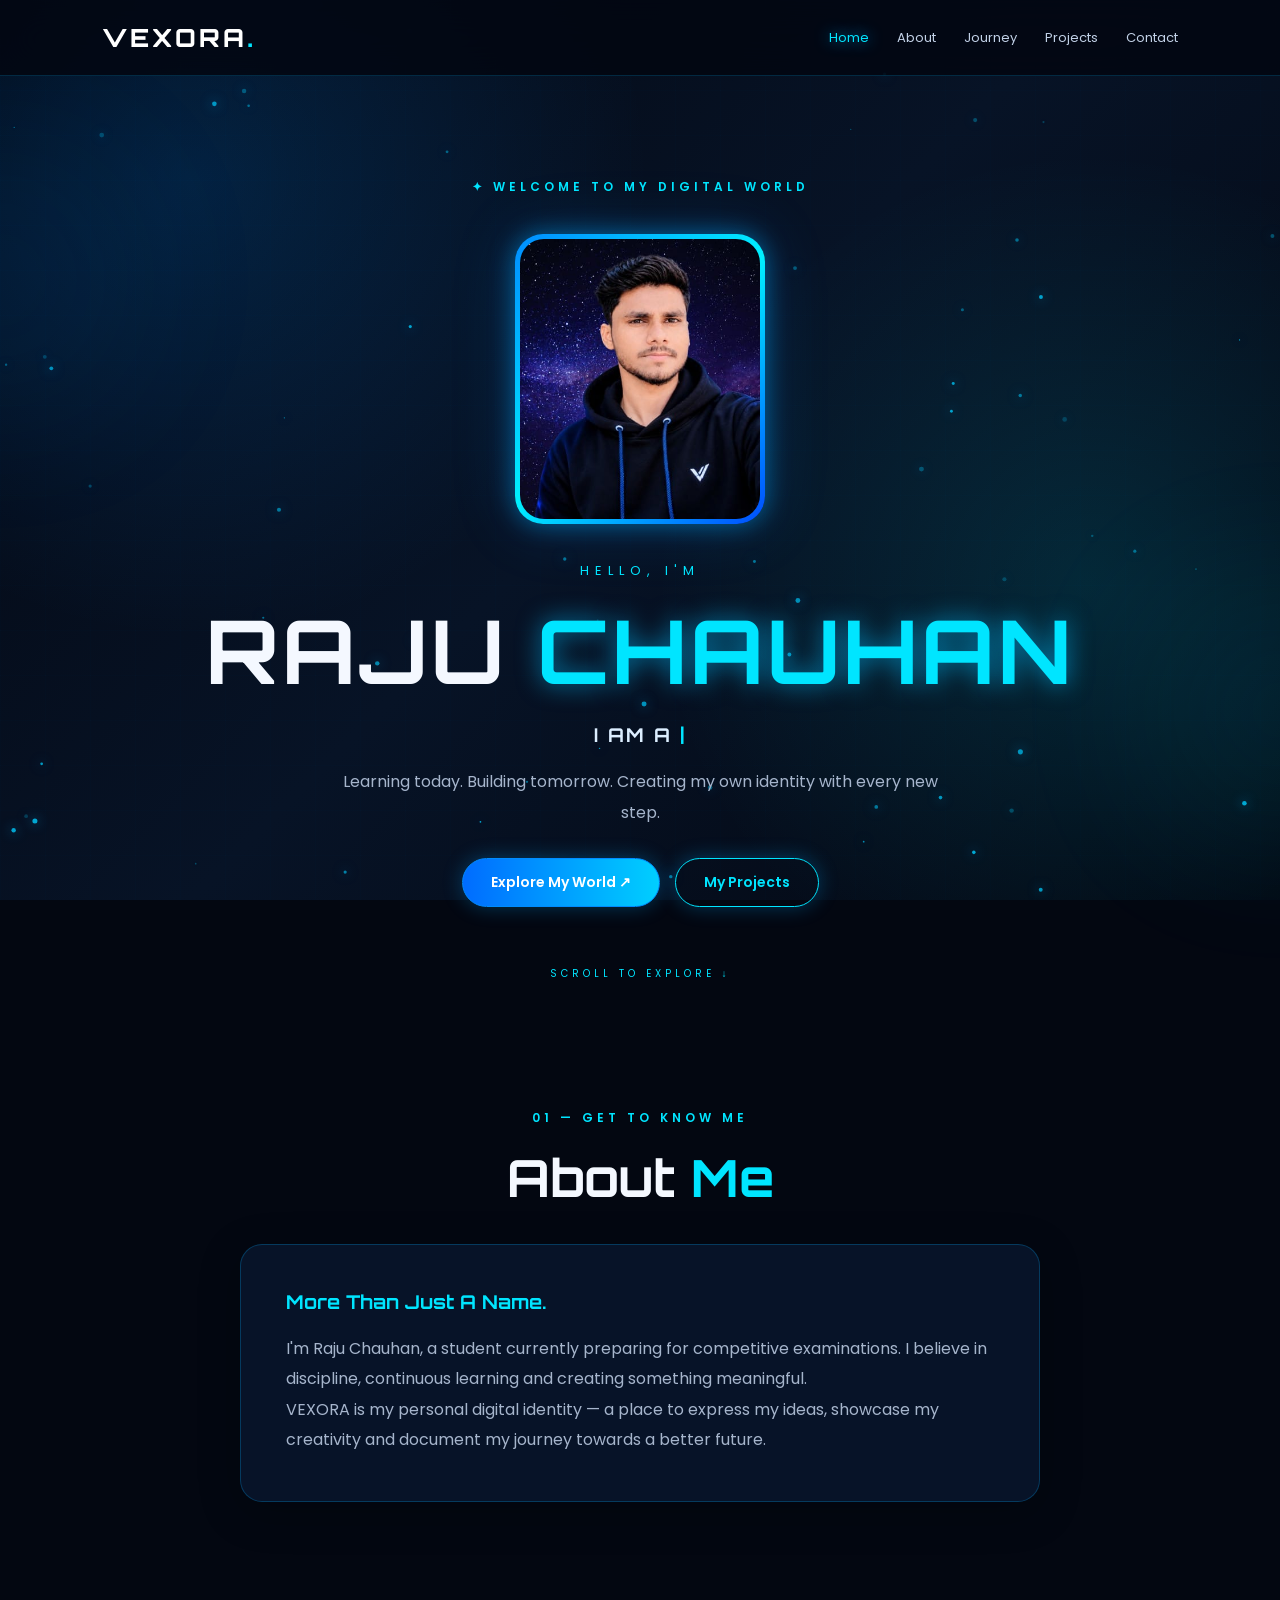
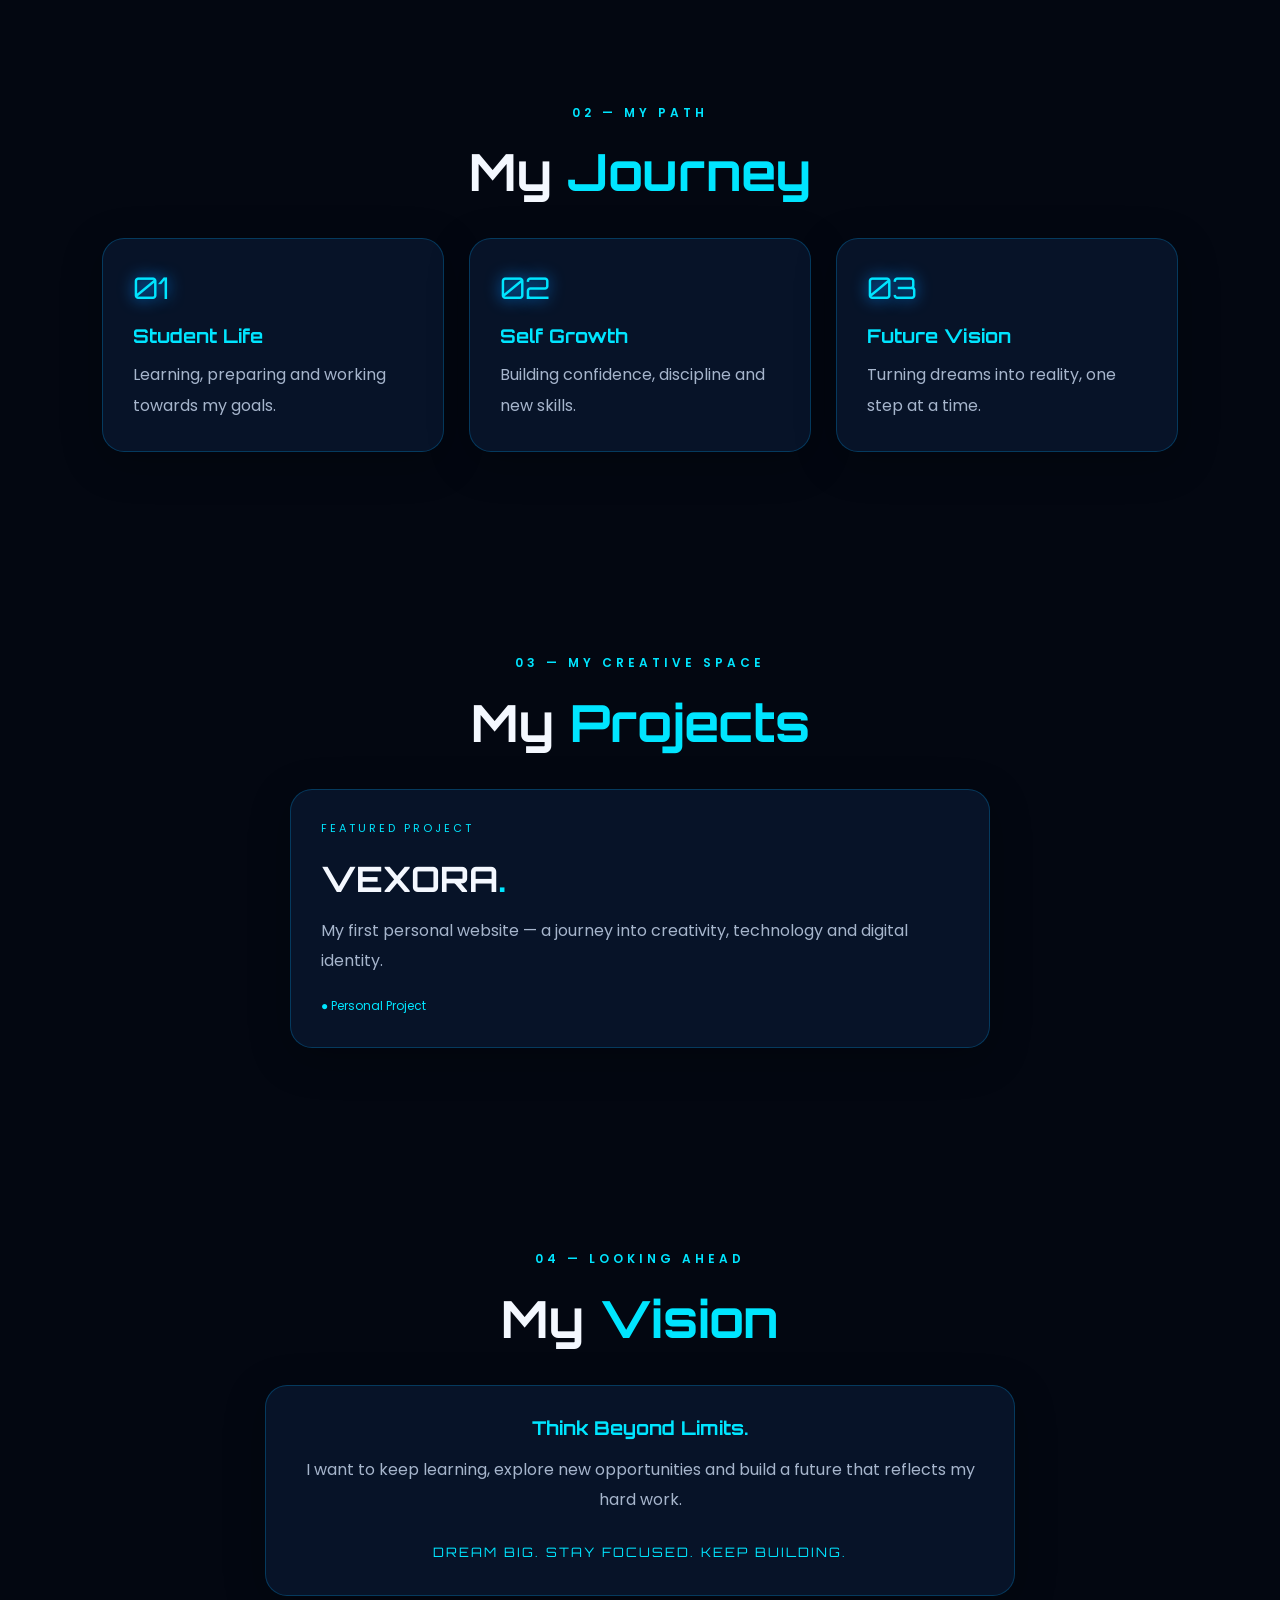
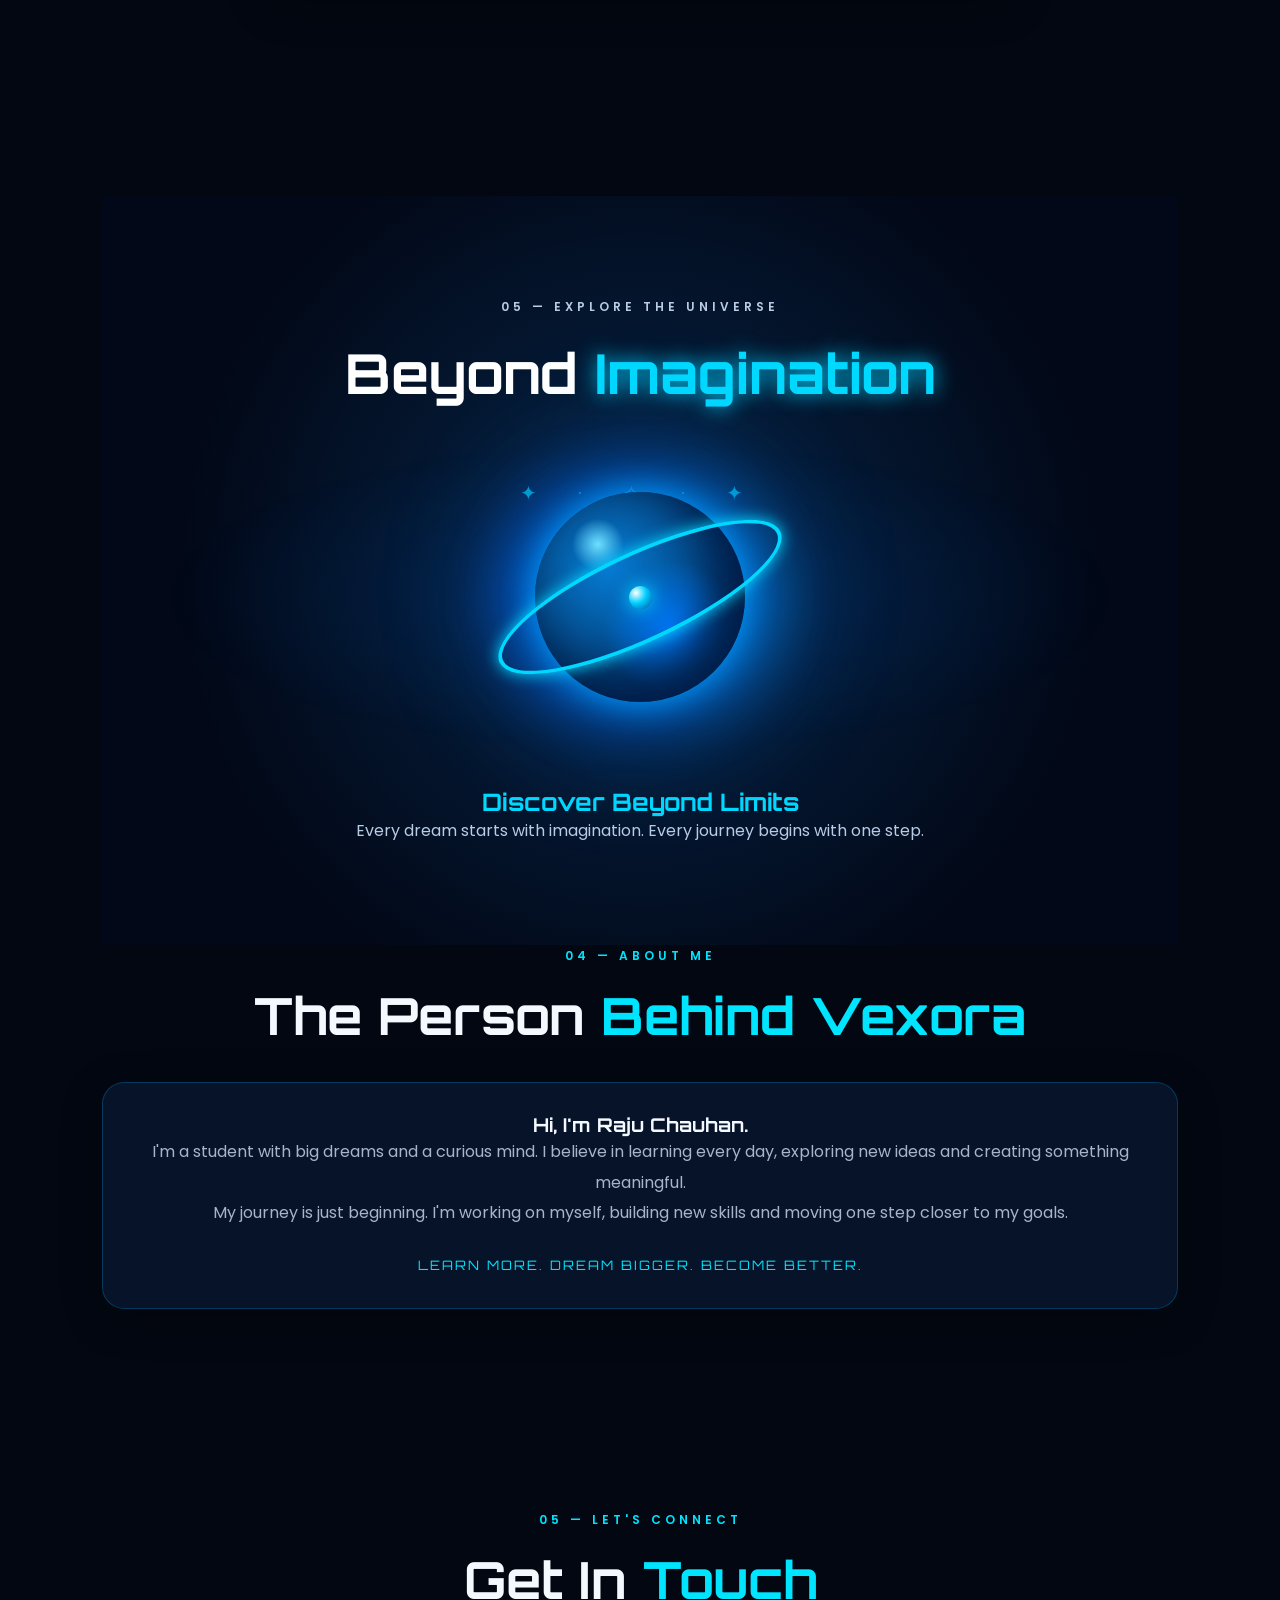
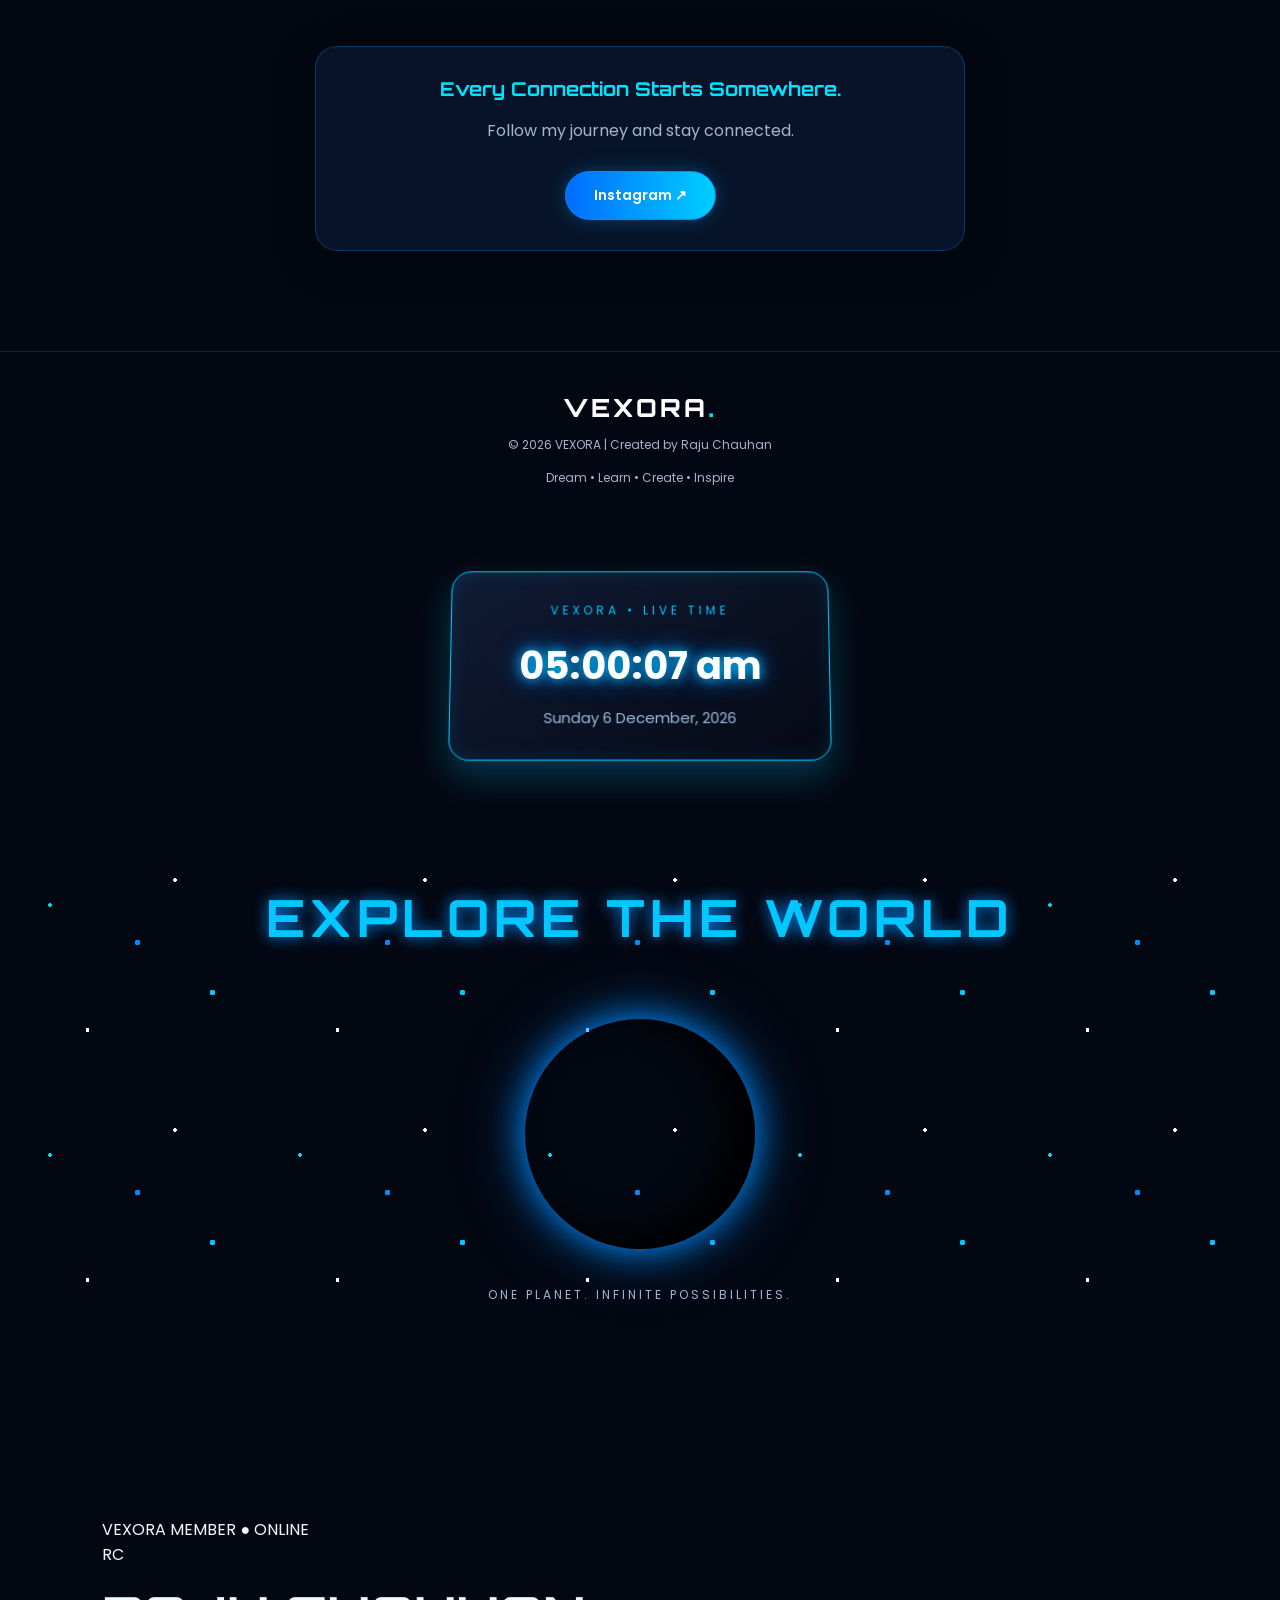
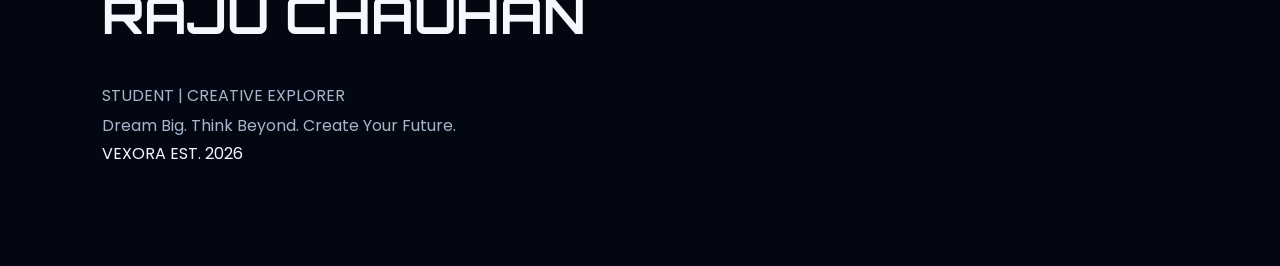
==== index.html @ abebd2cf "Update index.html" ====
<!DOCTYPE html>
<html lang="en">
<head>
  <meta charset="UTF-8">
  <meta name="viewport" content="width=device-width, initial-scale=1.0">
  <meta name="description" content="Raju Chauhan | Student, Dreamer and Creator. Welcome to VEXORA.">
  <title>VEXORA | Raju Chauhan</title>
  <link rel="stylesheet" href="style.css">
</head>
<body>

  <div class="glow glow-one"></div>
  <div class="glow glow-two"></div>

  <header>
    <nav class="navbar">
      <a href="#home" class="logo">VEXORA<span>.</span></a>
      <div class="nav-links">
        <a href="#home">Home</a>
        <a href="#about">About</a>
        <a href="#journey">Journey</a>
        <a href="#projects">Projects</a>
        <a href="#contact">Contact</a>
      </div>
    </nav>
  </header>

  <main>

    <section id="home" class="hero">
      <div class="hero-content">
        <p class="tagline">✦ WELCOME TO MY DIGITAL WORLD</p>

        <div class="photo-frame">
          <img src="raju.jpg.jpeg" alt="Raju Chauhan" class="profile-photo">
        </div>

        <p class="intro">HELLO, I'M</p>
        <h1>RAJU <span>CHAUHAN</span></h1>

        <h3 class="typing-line">
  I AM A <span id="typing-text">STUDENT</span><span class="typing-cursor">|</span>
</h3>

        <p class="hero-text">
          Learning today. Building tomorrow.
          Creating my own identity with every new step.
        </p>

        <div class="hero-buttons">
          <a href="#about" class="btn">Explore My World ↗</a>
          <a href="#projects" class="btn btn-outline">My Projects</a>
        </div>
      </div>

      <div class="scroll-text">SCROLL TO EXPLORE ↓</div>
    </section>

    <section id="about">
      <p class="tagline">01 — GET TO KNOW ME</p>
      <h2>About <span>Me</span></h2>

      <div class="card about-card">
        <h3>More Than Just A Name.</h3>
        <p>
          I'm Raju Chauhan, a student currently preparing for
          competitive examinations. I believe in discipline,
          continuous learning and creating something meaningful.
        </p>
        <p>
          VEXORA is my personal digital identity — a place to
          express my ideas, showcase my creativity and document
          my journey towards a better future.
        </p>
      </div>
    </section>

    <section id="journey">
      <p class="tagline">02 — MY PATH</p>
      <h2>My <span>Journey</span></h2>

      <div class="grid">
        <div class="card">
          <div class="card-number">01</div>
          <h3>Student Life</h3>
          <p>Learning, preparing and working towards my goals.</p>
        </div>

        <div class="card">
          <div class="card-number">02</div>
          <h3>Self Growth</h3>
          <p>Building confidence, discipline and new skills.</p>
        </div>

        <div class="card">
          <div class="card-number">03</div>
          <h3>Future Vision</h3>
          <p>Turning dreams into reality, one step at a time.</p>
        </div>
      </div>
    </section>

    <section id="projects">
      <p class="tagline">03 — MY CREATIVE SPACE</p>
      <h2>My <span>Projects</span></h2>

      <div class="card project-card">
        <div class="project-label">FEATURED PROJECT</div>
        <h3>VEXORA<span>.</span></h3>
        <p>
          My first personal website — a journey into creativity,
          technology and digital identity.
        </p>
        <span class="project-status">● Personal Project</span>
      </div>
    </section>

    <section id="vision">
      <p class="tagline">04 — LOOKING AHEAD</p>
      <h2>My <span>Vision</span></h2>

      <div class="card vision-card">
        <h3>Think Beyond Limits.</h3>
        <p>
          I want to keep learning, explore new opportunities
          and build a future that reflects my hard work.
        </p>
        <p class="vision-highlight">
          DREAM BIG. STAY FOCUSED. KEEP BUILDING.
        </p>
      </div>
    </section>
    <section id="about">
      <!-- VEXORA 3D PLANET -->
<section class="planet-section">
  <p class="tagline">05 — EXPLORE THE UNIVERSE</p>

  <h2>Beyond <span>Imagination</span></h2>

  <div class="planet-container">
    <div class="planet">
      <div class="planet-ring"></div>
      <div class="planet-glow"></div>
    </div>
  </div>

  <h3>Discover Beyond Limits</h3>
  <p>
    Every dream starts with imagination.
    Every journey begins with one step.
  </p>
</section>
      <p class="tagline">04 — ABOUT ME</p>
      <h2>The Person <span>Behind Vexora</span></h2>

      <div class="card">
        <h3>Hi, I'm Raju Chauhan.</h3>
        <p>
          I'm a student with big dreams and a curious mind.
          I believe in learning every day, exploring new ideas
          and creating something meaningful.
        </p>
        <p>
          My journey is just beginning. I'm working on myself,
          building new skills and moving one step closer to my goals.
        </p>
        <p class="vision-highlight">
          LEARN MORE. DREAM BIGGER. BECOME BETTER.
        </p>
      </div>
    </section>
    <section id="contact">
      <p class="tagline">05 — LET'S CONNECT</p>
      <h2>Get In <span>Touch</span></h2>

      <div class="card contact-card">
        <h3>Every Connection Starts Somewhere.</h3>
        <p>Follow my journey and stay connected.</p>
        <a class="btn" href="https://www.instagram.com/"
           target="_blank" rel="noopener noreferrer">
          Instagram ↗
        </a>
      </div>
    </section>

  </main>

  <footer>
    <a href="#home" class="logo">VEXORA<span>.</span></a>
    <p>© 2026 VEXORA | Created by Raju Chauhan</p>
    <p>Dream • Learn • Create • Inspire</p>
  </footer>

 
  <div class="clock-3d">
  <div class="clock-label">VEXORA • LIVE TIME</div>
  <div id="digital-time">00:00:00</div>
  <div id="digital-date">Loading date...</div>
</div>
  <script src="script.js"></script>
  <div class="earth-section">
  <h2>EXPLORE THE WORLD</h2>
  <div class="earth-container">
    <div class="earth"></div>
  </div>
  <p>ONE PLANET. INFINITE POSSIBILITIES.</p>
</div>
  <section class="profile-section">
  <div class="holo-card" id="holoCard">

    <div class="holo-glow"></div>

    <div class="profile-top">
      <span>VEXORA MEMBER</span>
      <span class="profile-status">● ONLINE</span>
    </div>

    <div class="profile-avatar">RC</div>

    <h2>RAJU CHAUHAN</h2>
    <p class="profile-role">STUDENT | CREATIVE EXPLORER</p>

    <div class="profile-line"></div>

    <p class="profile-quote">
      Dream Big. Think Beyond. Create Your Future.
    </p>

    <div class="profile-bottom">
      <span>VEXORA</span>
      <span>EST. 2026</span>
    </div>

  </div>
</section>
</body>
</html>
---- style.css ----
@import url('https://fonts.googleapis.com/css2?family=Orbitron:wght@400;500;600;700;800&family=Poppins:wght@300;400;500;600;700&display=swap');

:root {
  --bg: #030711;
  --blue: #008cff;
  --cyan: #00e5ff;
  --text: #f4f8ff;
  --muted: #a6b5cc;
  --card: rgba(10, 24, 48, .78);
}

* {
  margin: 0;
  padding: 0;
  box-sizing: border-box;
  scroll-behavior: smooth;
}

body {
  background: var(--bg);
  color: var(--text);
  font-family: 'Poppins', sans-serif;
  overflow-x: hidden;
}

body::before {
  content: "";
  position: fixed;
  inset: 0;
  z-index: -2;
  pointer-events: none;
  background:
    radial-gradient(circle at 15% 20%, rgba(0,140,255,.18), transparent 35%),
    radial-gradient(circle at 85% 65%, rgba(0,229,255,.13), transparent 35%),
    linear-gradient(135deg, #030711, #071326, #030711);
}

body::after {
  content: "";
  position: fixed;
  inset: 0;
  z-index: -1;
  pointer-events: none;
  opacity: .12;
  background-image: linear-gradient(rgba(0,180,255,.12) 1px, transparent 1px),
                    linear-gradient(90deg, rgba(0,180,255,.12) 1px, transparent 1px);
  background-size: 45px 45px;
}

a {
  text-decoration: none;
  color: inherit;
}

header {
  position: sticky;
  top: 0;
  z-index: 100;
  background: rgba(3,7,17,.85);
  backdrop-filter: blur(18px);
  border-bottom: 1px solid rgba(0,180,255,.2);
}

.navbar {
  min-height: 75px;
  padding: 15px 8%;
  display: flex;
  justify-content: space-between;
  align-items: center;
  gap: 20px;
}

.logo {
  font-family: 'Orbitron', sans-serif;
  font-size: 25px;
  font-weight: 800;
  letter-spacing: 3px;
  color: white;
}

.logo span,
h2 span,
.project-card h3 span {
  color: var(--cyan);
}

.nav-links {
  display: flex;
  gap: 28px;
  flex-wrap: wrap;
}

.nav-links a {
  font-size: 13px;
  color: #c2d1e7;
  transition: .3s;
}

.nav-links a:hover {
  color: var(--cyan);
  text-shadow: 0 0 15px var(--cyan);
}

section {
  padding: 100px 8%;
  position: relative;
  scroll-margin-top: 75px;
}

h1, h2, h3 {
  font-family: 'Orbitron', sans-serif;
}

h1 {
  font-size: clamp(2.4rem, 7vw, 5.5rem);
  letter-spacing: 3px;
  margin: 12px 0;
}

h1 span {
  color: var(--cyan);
  text-shadow: 0 0 25px rgba(0,190,255,.65);
}

h2 {
  font-size: clamp(2rem, 4vw, 3.2rem);
  margin: 15px 0 35px;
}

h3 {
  font-size: 19px;
}

p {
  color: var(--muted);
  line-height: 1.9;
}

.hero {
  min-height: 90vh;
  display: flex;
  align-items: center;
  justify-content: center;
  text-align: center;
  overflow: hidden;
}

.hero-content {
  max-width: 900px;
  animation: fadeUp 1s ease both;
}

.tagline {
  color: var(--cyan);
  letter-spacing: 4px;
  font-size: 12px;
  font-weight: 600;
}

.photo-frame {
  width: 250px;
  height: 290px;
  margin: 35px auto;
  padding: 5px;
  border-radius: 28px;
  background: linear-gradient(135deg, #008cff, #00f0ff, #004cff);
  box-shadow: 0 0 25px rgba(0,170,255,.5),
              0 0 65px rgba(0,150,255,.2);
  animation: float 4s ease-in-out infinite;
}

.profile-photo {
  width: 100%;
  height: 100%;
  object-fit: cover;
  border-radius: 24px;
  display: block;
}

.intro {
  color: var(--cyan);
  letter-spacing: 6px;
  font-size: 13px;
}

.hero h3 {
  color: #dceeff;
  letter-spacing: 2px;
  margin: 18px 0;
}

.hero h3 span {
  color: var(--cyan);
}

.hero-text {
  max-width: 600px;
  margin: 20px auto 30px;
}

.hero-buttons {
  display: flex;
  justify-content: center;
  gap: 15px;
  flex-wrap: wrap;
}

.btn {
  display: inline-block;
  padding: 13px 28px;
  border-radius: 30px;
  border: 1px solid var(--blue);
  background: linear-gradient(90deg, #006cff, #00cfff);
  color: white;
  font-size: 14px;
  font-weight: 600;
  box-shadow: 0 0 20px rgba(0,170,255,.3);
  transition: .3s;
}

.btn:hover {
  transform: translateY(-5px);
  box-shadow: 0 0 30px rgba(0,210,255,.65);
}

.btn-outline {
  background: transparent;
  border-color: var(--cyan);
  color: var(--cyan);
}

.scroll-text {
  position: absolute;
  bottom: 25px;
  color: var(--cyan);
  font-size: 10px;
  letter-spacing: 4px;
}

#about, #journey, #projects, #vision, #contact {
  text-align: center;
}

.card {
  background: var(--card);
  border: 1px solid rgba(0,170,255,.25);
  border-radius: 22px;
  padding: 30px;
  backdrop-filter: blur(15px);
  box-shadow: 0 10px 40px rgba(0,0,0,.25);
  transition: .4s ease;
}

.card:hover {
  transform: translateY(-8px);
  border-color: var(--cyan);
  box-shadow: 0 0 30px rgba(0,170,255,.22);
}

.about-card {
  max-width: 800px;
  margin: auto;
  padding: 45px;
  text-align: left;
}

.about-card h3 {
  color: var(--cyan);
  margin-bottom: 20px;
}

.grid {
  display: grid;
  grid-template-columns: repeat(3, 1fr);
  gap: 25px;
  margin-top: 30px;
}

.grid .card {
  text-align: left;
  min-height: 190px;
}

.grid .card h3 {
  color: var(--cyan);
  margin: 18px 0 12px;
}

.card-number {
  color: var(--cyan);
  font-family: 'Orbitron', sans-serif;
  font-size: 30px;
  text-shadow: 0 0 15px var(--blue);
}

.project-card {
  max-width: 700px;
  margin: auto;
  text-align: left;
}

.project-label {
  color: var(--cyan);
  font-size: 11px;
  letter-spacing: 3px;
  margin-bottom: 20px;
}

.project-card h3 {
  font-size: 35px;
  margin-bottom: 15px;
}

.project-status {
  display: inline-block;
  color: var(--cyan);
  font-size: 12px;
  margin-top: 20px;
}

.vision-card {
  max-width: 750px;
  margin: auto;
}

.vision-card h3 {
  color: var(--cyan);
  margin-bottom: 15px;
}

.vision-highlight {
  color: var(--cyan);
  font-family: 'Orbitron', sans-serif;
  font-size: 13px;
  letter-spacing: 2px;
  margin-top: 25px;
}

.contact-card {
  max-width: 650px;
  margin: auto;
}

.contact-card h3 {
  color: var(--cyan);
  margin-bottom: 15px;
}

.contact-card .btn {
  margin-top: 25px;
}

footer {
  padding: 40px 8%;
  text-align: center;
  border-top: 1px solid rgba(0,170,255,.2);
}

footer p {
  font-size: 12px;
  margin-top: 10px;
}

.glow {
  position: fixed;
  width: 200px;
  height: 200px;
  border-radius: 50%;
  filter: blur(100px);
  opacity: .13;
  pointer-events: none;
  z-index: -1;
}

.glow-one {
  background: #008cff;
  top: 20%;
  left: -100px;
}

.glow-two {
  background: #00e5ff;
  bottom: 10%;
  right: -100px;
}

@keyframes fadeUp {
  from { opacity: 0; transform: translateY(30px); }
  to { opacity: 1; transform: translateY(0); }
}

@keyframes float {
  0%, 100% { transform: translateY(0); }
  50% { transform: translateY(-10px); }
}

@media (max-width: 768px) {
  .navbar {
    flex-direction: column;
    padding: 18px 5%;
  }

  .nav-links {
    justify-content: center;
    gap: 15px;
  }

  .nav-links a {
    font-size: 11px;
  }

  section {
    padding: 75px 6%;
  }

  .grid {
    grid-template-columns: 1fr;
  }

  .hero {
    min-height: 90vh;
    padding: 70px 5%;
  }

  .photo-frame {
    width: 205px;
    height: 245px;
  }

  .about-card {
    padding: 28px;
  }

  .hero h3 {
    font-size: 14px;
  }
}

@media (prefers-reduced-motion: reduce) {
  *, *::before, *::after {
    scroll-behavior: auto !important;
    animation-duration: .01ms !important;
    transition-duration: .01ms !important;
  }
}

/* VEXORA - FINAL INTERACTION STYLES */

section {
  opacity: 0;
  transform: translateY(25px);
  transition: opacity .8s ease, transform .8s ease;
}

section.visible {
  opacity: 1;
  transform: translateY(0);
}

.nav-links a.active {
  color: #00e5ff;
  text-shadow: 0 0 15px #00aaff;
}

html {
  scroll-behavior: smooth;
}

::selection {
  background: #00aaff;
  color: white;
}
/* VEXORA 3D PLANET */

.planet-section {
  text-align: center;
  padding: 100px 20px;
  overflow: hidden;
  background: radial-gradient(circle, #06264a, #020817 70%);
  position: relative;
}

.planet-section h2 {
  font-size: clamp(32px, 5vw, 55px);
  color: white;
  margin: 20px 0;
}

.planet-section h2 span {
  color: #00d9ff;
  text-shadow: 0 0 20px #00cfff;
}

.planet-container {
  height: 340px;
  display: flex;
  align-items: center;
  justify-content: center;
  perspective: 1000px;
}

.planet {
  width: 210px;
  height: 210px;
  border-radius: 50%;
  position: relative;
  background:
    radial-gradient(circle at 30% 25%, #8af5ff, transparent 12%),
    radial-gradient(circle at 65% 65%, #0077ff, transparent 35%),
    radial-gradient(circle at 35% 35%, #0878c9, #03102d 75%);
  box-shadow:
    inset -25px -20px 45px #000b2a,
    0 0 35px #00aaff,
    0 0 90px #0066ff;
  animation: planetRotate 8s linear infinite,
             planetFloat 4s ease-in-out infinite;
}

.planet-ring {
  position: absolute;
  width: 310px;
  height: 90px;
  border: 4px solid #00d9ff;
  border-radius: 50%;
  top: 60px;
  left: -50px;
  transform: rotate(-25deg);
  box-shadow: 0 0 15px #00d9ff;
}

.planet-glow {
  position: absolute;
  inset: -35px;
  border-radius: 50%;
  background: #008cff;
  filter: blur(65px);
  opacity: 0.25;
  z-index: -1;
}

.planet-section h3 {
  color: #00d9ff;
  font-size: 24px;
  margin-top: 20px;
}

.planet-section p {
  color: #b8cce5;
  line-height: 1.8;
}

@keyframes planetRotate {
  from { filter: hue-rotate(0deg); }
  to { filter: hue-rotate(360deg); }
}

@keyframes planetFloat {
  0%, 100% { transform: translateY(0); }
  50% { transform: translateY(-18px); }
}

@media (max-width: 600px) {
  .planet-container {
    height: 280px;
  }

  .planet {
    width: 165px;
    height: 165px;
  }

  .planet-ring {
    width: 245px;
    left: -40px;
    top: 40px;
  }
}
/* VEXORA GALAXY UPGRADE */

.planet-container {
  position: relative;
  isolation: isolate;
  background:
    radial-gradient(ellipse at center, rgba(0, 110, 255, 0.12), transparent 65%);
}

/* Orbiting Moon */
.planet {
  z-index: 2;
}

.planet::before {
  content: "";
  position: absolute;
  width: 23px;
  height: 23px;
  border-radius: 50%;
  top: 50%;
  left: 50%;
  margin: -11px;
  background: radial-gradient(circle at 30% 30%, #ffffff, #00cfff 45%, #0750a0);
  box-shadow: 0 0 18px #00d9ff;
  animation: moonOrbit 7s linear infinite;
  z-index: 5;
}

@keyframes moonOrbit {
  from {
    transform: rotate(0deg) translateX(135px) rotate(0deg);
  }
  to {
    transform: rotate(360deg) translateX(135px) rotate(-360deg);
  }
}

/* Galaxy Glow */
.planet-container::before {
  content: "";
  position: absolute;
  width: 300px;
  height: 300px;
  border-radius: 50%;
  background: conic-gradient(
    transparent,
    rgba(0, 217, 255, 0.2),
    transparent,
    rgba(0, 100, 255, 0.2),
    transparent
  );
  filter: blur(25px);
  animation: galaxySpin 15s linear infinite;
  z-index: -1;
}

@keyframes galaxySpin {
  to {
    transform: rotate(360deg);
  }
}

/* Twinkling Stars */
.planet-container::after {
  content: "✦       ·       ✧       ·       ✦";
  position: absolute;
  width: 100%;
  text-align: center;
  top: 15%;
  color: #00d9ff;
  font-size: 20px;
  letter-spacing: 18px;
  opacity: 0.7;
  animation: starTwinkle 2s ease-in-out infinite alternate;
  pointer-events: none;
}
/* PLANET 3D MOUSE TILT FIX */

.planet {
  transform: perspective(1000px)
    rotateX(var(--tiltX, 0deg))
    rotateY(var(--tiltY, 0deg));
  transition: transform 0.15s ease-out;
}

@keyframes planetFloat {
  0%, 100% {
    translate: 0 0;
  }
  50% {
    translate: 0 -18px;
  }
}
@keyframes starTwinkle {
  from { opacity: 0.25; }
  to { opacity: 1; }
}
.clock-3d {
  margin: 40px auto;
  padding: 30px 20px;
  max-width: 380px;
  text-align: center;
  background: linear-gradient(145deg, #101b35, #050914);
  border: 1px solid #00c8ff;
  border-radius: 20px;
  box-shadow: 0 15px 35px rgba(0, 195, 255, 0.25),
              inset 0 0 20px rgba(0, 195, 255, 0.12);
  transform: perspective(800px) rotateX(5deg);
}

.clock-label {
  color: #00c8ff;
  letter-spacing: 4px;
  font-size: 12px;
  margin-bottom: 18px;
}

#digital-time {
  color: #ffffff;
  font-size: 38px;
  font-weight: bold;
  text-shadow: 0 0 12px #00c8ff,
               0 0 25px #0077ff;
}

#digital-date {
  color: #9ab8d8;
  margin-top: 12px;
  font-size: 15px;
}
.earth-section {
  text-align: center;
  margin: 70px auto;
  padding: 40px 20px;
  overflow: hidden;
}

.earth-section h2 {
  color: #00c8ff;
  letter-spacing: 5px;
  text-shadow: 0 0 15px #008cff;
}

.earth-container {
  display: flex;
  justify-content: center;
  align-items: center;
  padding: 35px;
  perspective: 1000px;
}

.earth {
  width: 230px;
  height: 230px;
  border-radius: 50%;
  background-image: url("https://raw.githubusercontent.com/turban/webgl-earth/master/images/2_no_clouds_4k.jpg");
  background-size: auto 100%;
  background-repeat: repeat-x;
  box-shadow: inset -25px -10px 35px #000,
              0 0 35px #008cff,
              0 0 70px rgba(0, 140, 255, 0.4);
  animation: rotateEarth 20s linear infinite;
}

@keyframes rotateEarth {
  from {
    background-position: 0 0;
  }
  to {
    background-position: 200% 0;
  }
}

.earth-section p {
  color: #9ab8d8;
  letter-spacing: 3px;
  font-size: 12px;
}
.earth-section {
  position: relative;
  overflow: hidden;
}

.earth-section::before {
  content: "";
  position: absolute;
  inset: 0;
  pointer-events: none;
  background-image:
    radial-gradient(2px 2px at 20% 30%, #00d9ff 90%, transparent),
    radial-gradient(2px 2px at 70% 20%, #ffffff 90%, transparent),
    radial-gradient(3px 3px at 85% 65%, #00c8ff 90%, transparent),
    radial-gradient(2px 2px at 35% 80%, #ffffff 90%, transparent),
    radial-gradient(3px 3px at 55% 45%, #008cff 90%, transparent);
  background-size: 250px 250px;
  animation: spaceStars 12s linear infinite;
}

@keyframes spaceStars {
  from {
    background-position: 0 0;
  }
  to {
    background-position: 250px 250px;
  }
}

.earth-section h2,
.earth-container,
.earth-section p {
  position: relative;
  z-index: 1;
}
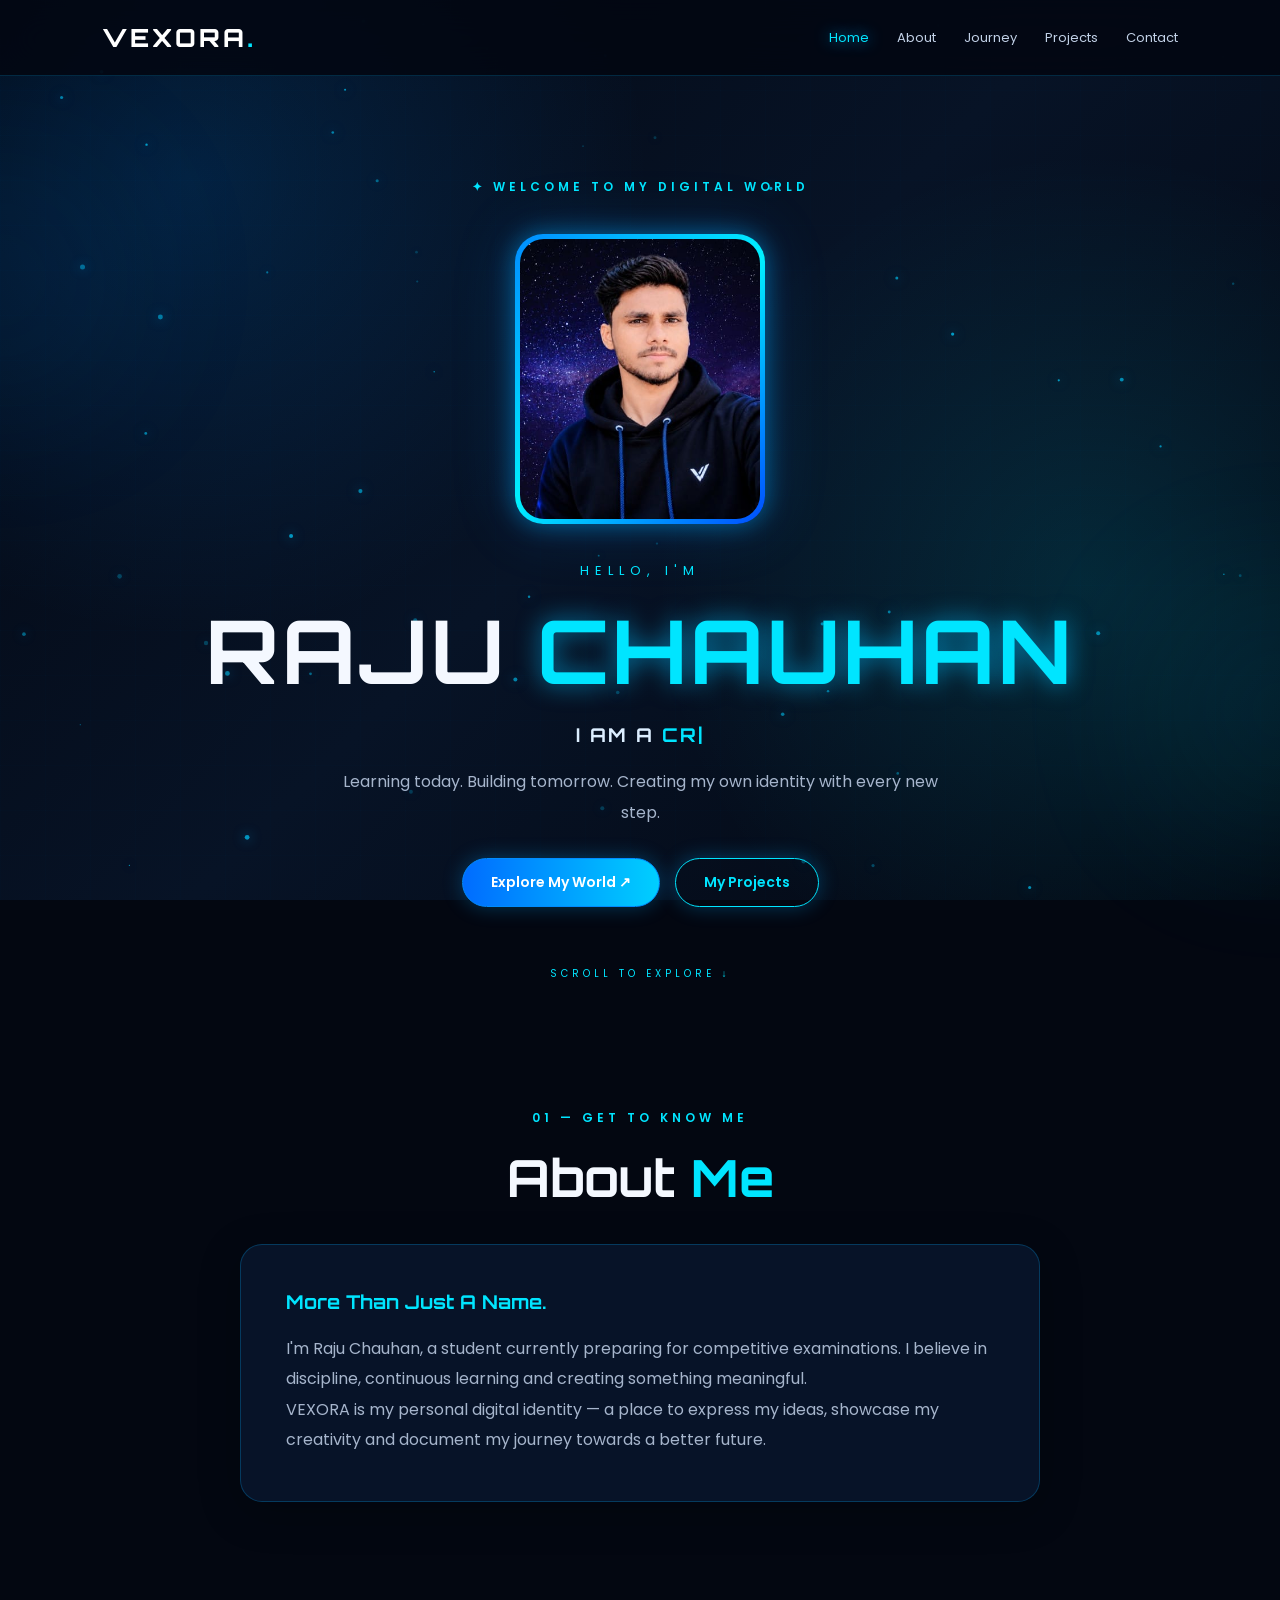
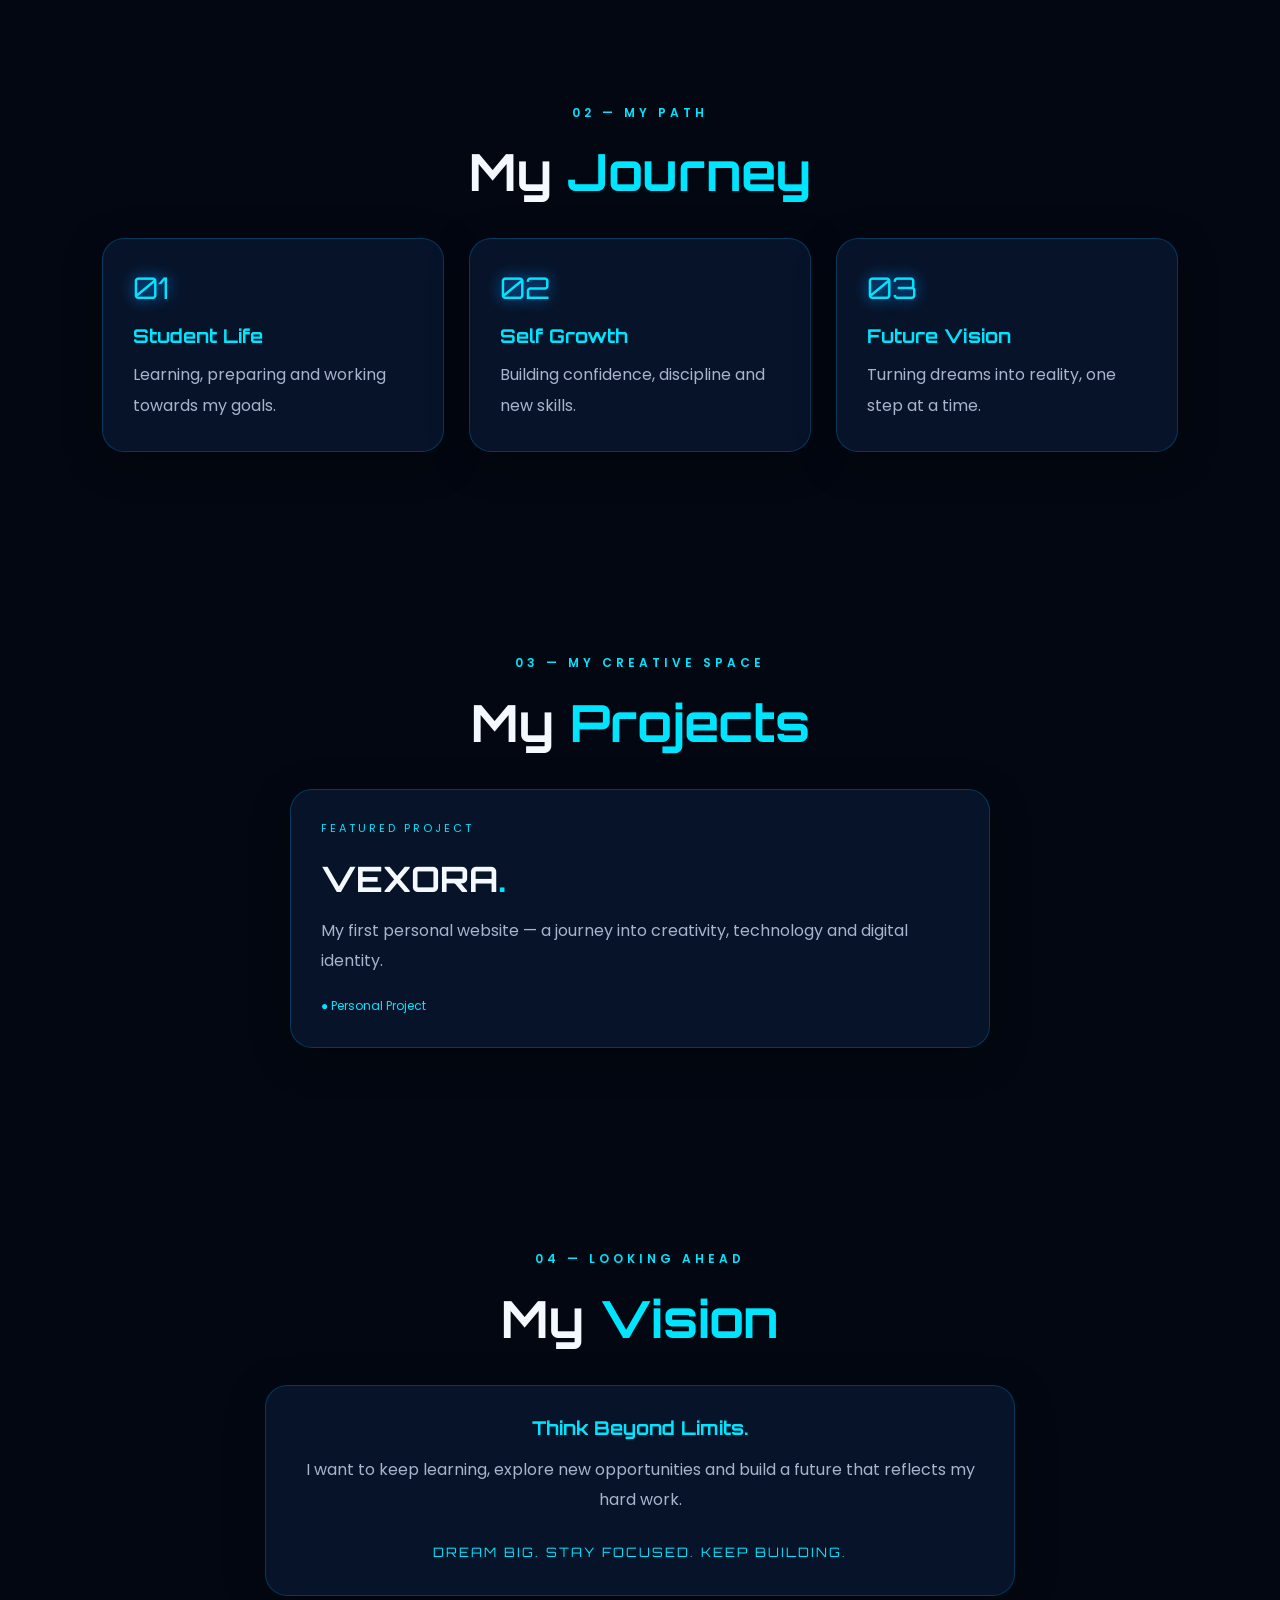
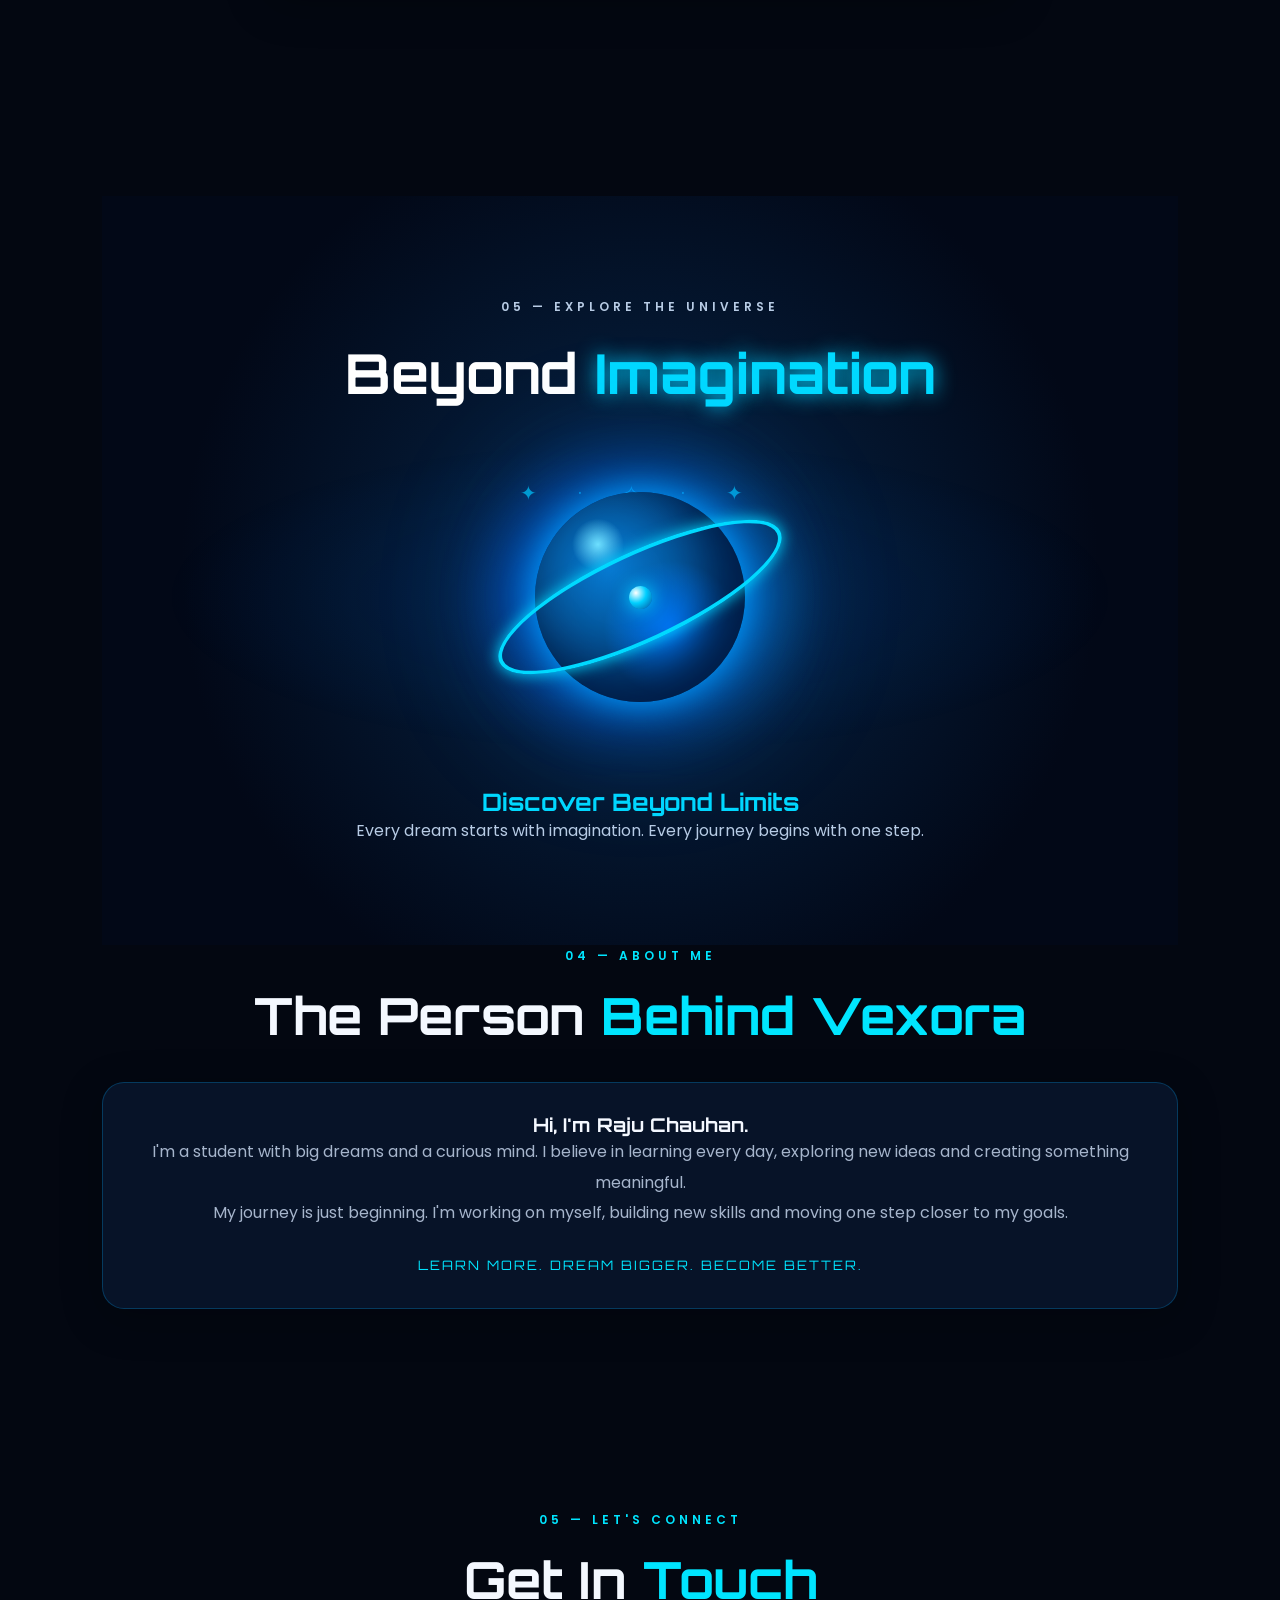
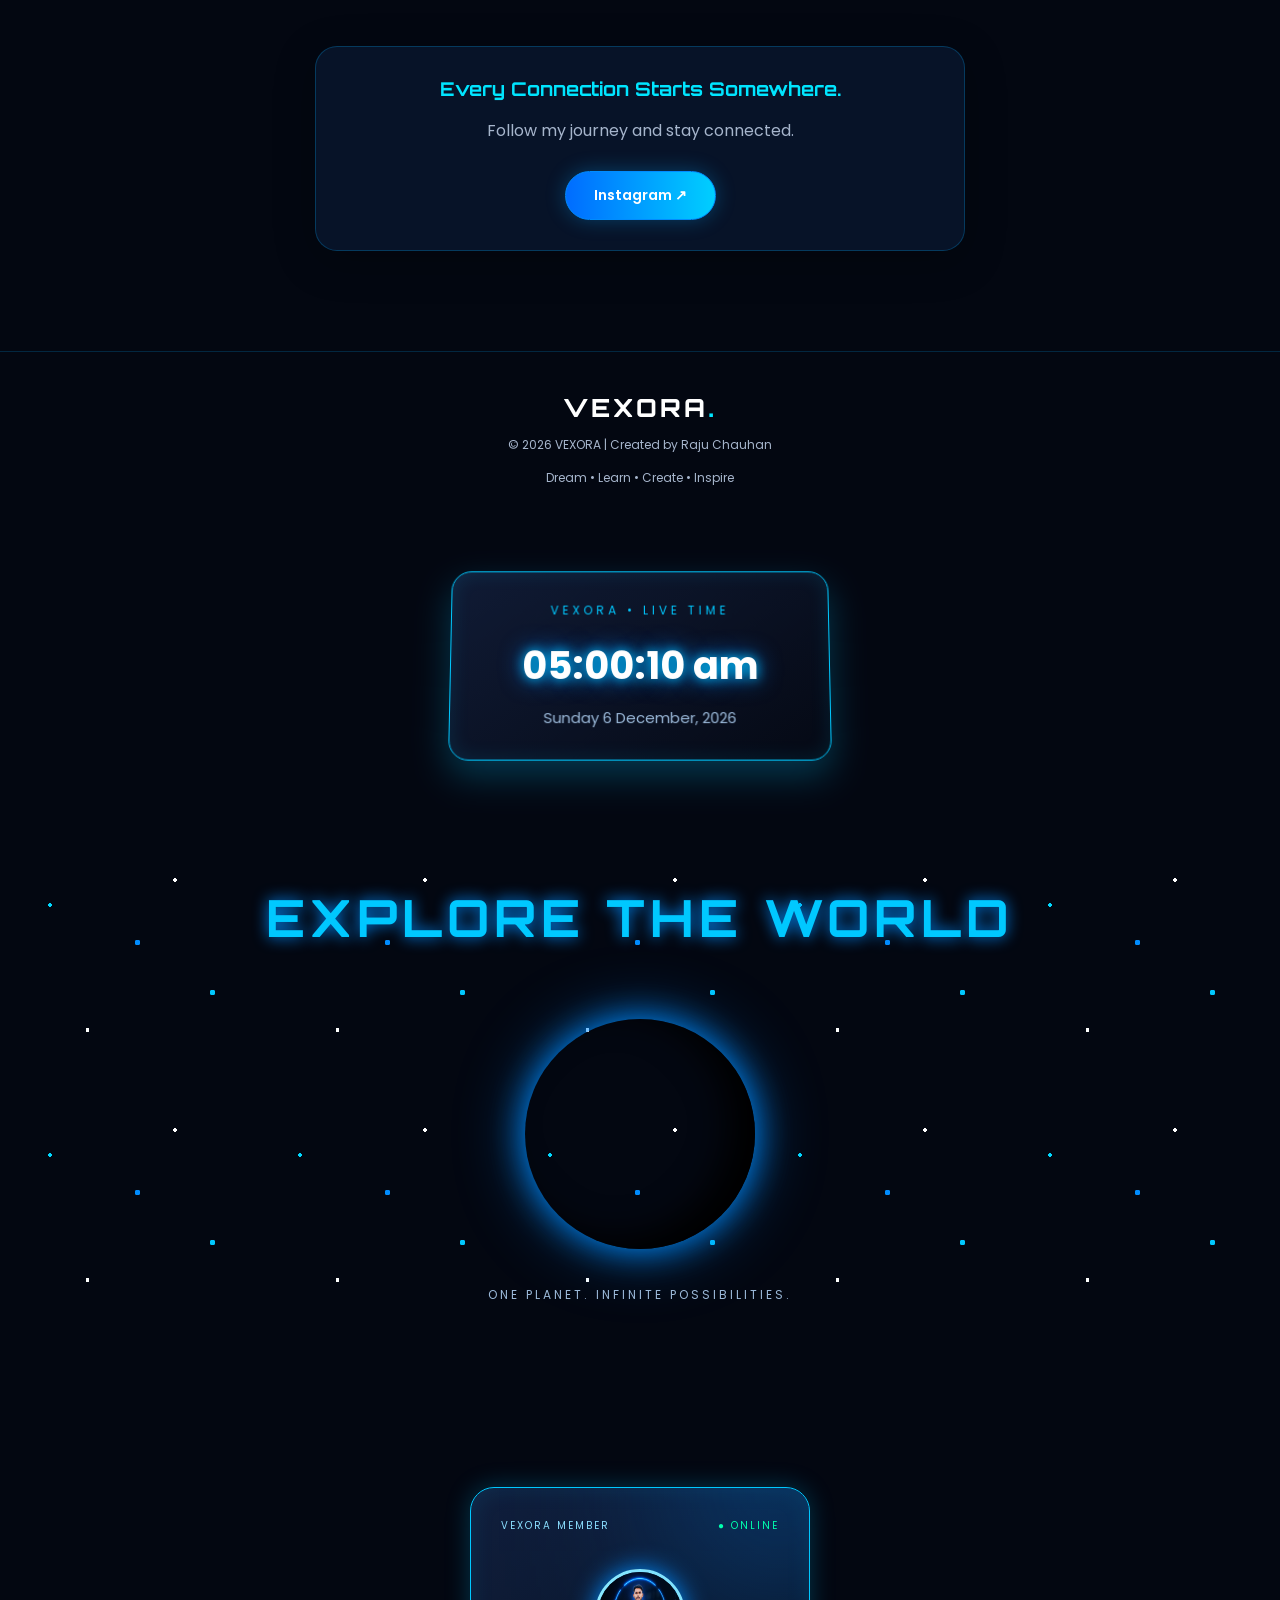
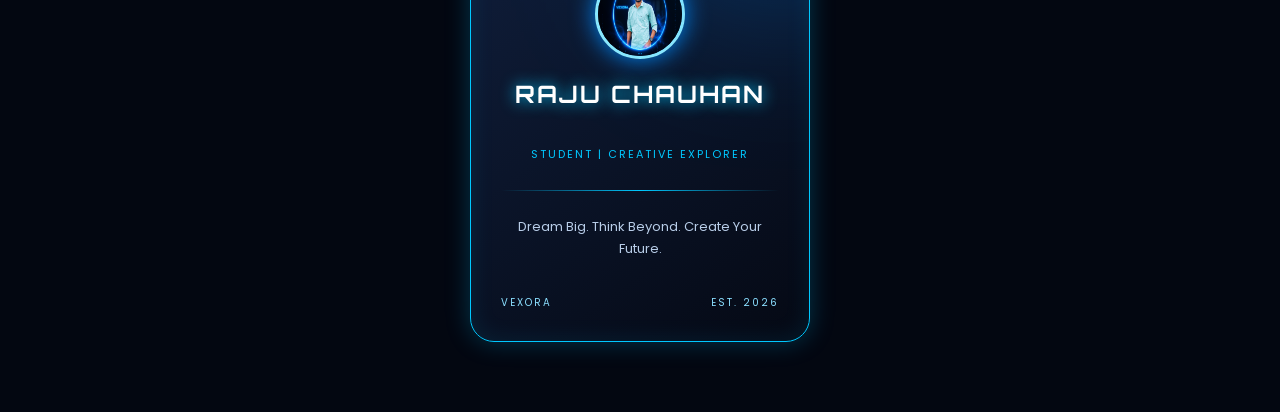
==== commit 530225cb: "Update index.html" ====
--- a/index.html
+++ b/index.html
@@ -216,7 +216,11 @@
       <span class="profile-status">● ONLINE</span>
     </div>
 
-    <div class="profile-avatar">RC</div>
+    <img
+  class="profile-avatar"
+  src="raju-profile.png.png"
+  alt="Raju Chauhan"
+/>
 
     <h2>RAJU CHAUHAN</h2>
     <p class="profile-role">STUDENT | CREATIVE EXPLORER</p>
--- a/style.css
+++ b/style.css
@@ -790,3 +790,107 @@
   position: relative;
   z-index: 1;
 }
+.profile-section {
+  display: flex;
+  justify-content: center;
+  align-items: center;
+  padding: 70px 20px;
+  perspective: 1000px;
+}
+
+.holo-card {
+  position: relative;
+  width: 340px;
+  max-width: 100%;
+  padding: 30px;
+  border-radius: 24px;
+  overflow: hidden;
+  text-align: center;
+  color: white;
+  background: linear-gradient(145deg, #101f3d, #050914);
+  border: 1px solid #00c8ff;
+  box-shadow: 0 0 25px rgba(0, 195, 255, 0.25),
+              inset 0 0 25px rgba(0, 195, 255, 0.1);
+  transform-style: preserve-3d;
+  animation: holoFloat 4s ease-in-out infinite;
+}
+
+.holo-glow {
+  position: absolute;
+  width: 200px;
+  height: 200px;
+  top: -100px;
+  right: -70px;
+  background: #008cff;
+  filter: blur(90px);
+  opacity: 0.35;
+  pointer-events: none;
+}
+
+.profile-top,
+.profile-bottom {
+  display: flex;
+  justify-content: space-between;
+  position: relative;
+  font-size: 10px;
+  letter-spacing: 2px;
+  color: #8bdfff;
+}
+
+.profile-status {
+  color: #00ffae;
+}
+
+.profile-avatar {
+  width: 90px;
+  height: 90px;
+  margin: 35px auto 20px;
+  display: flex;
+  justify-content: center;
+  align-items: center;
+  border-radius: 50%;
+  font-size: 30px;
+  font-weight: bold;
+  color: #fff;
+  background: linear-gradient(135deg, #00c8ff, #263cff);
+  border: 3px solid #8beaff;
+  box-shadow: 0 0 25px #008cff;
+}
+
+.holo-card h2 {
+  position: relative;
+  font-size: 24px;
+  letter-spacing: 2px;
+  text-shadow: 0 0 15px #00c8ff;
+}
+
+.profile-role {
+  color: #00c8ff;
+  font-size: 11px;
+  letter-spacing: 2px;
+}
+
+.profile-line {
+  height: 1px;
+  margin: 25px 0;
+  background: linear-gradient(90deg, transparent, #00c8ff, transparent);
+}
+
+.profile-quote {
+  color: #b8cde8;
+  font-size: 13px;
+  line-height: 1.7;
+}
+
+.profile-bottom {
+  margin-top: 35px;
+}
+
+@keyframes holoFloat {
+  0%, 100% {
+    transform: translateY(0) rotateX(2deg);
+  }
+  50% {
+    transform: translateY(-10px) rotateX(-2deg);
+  }
+}
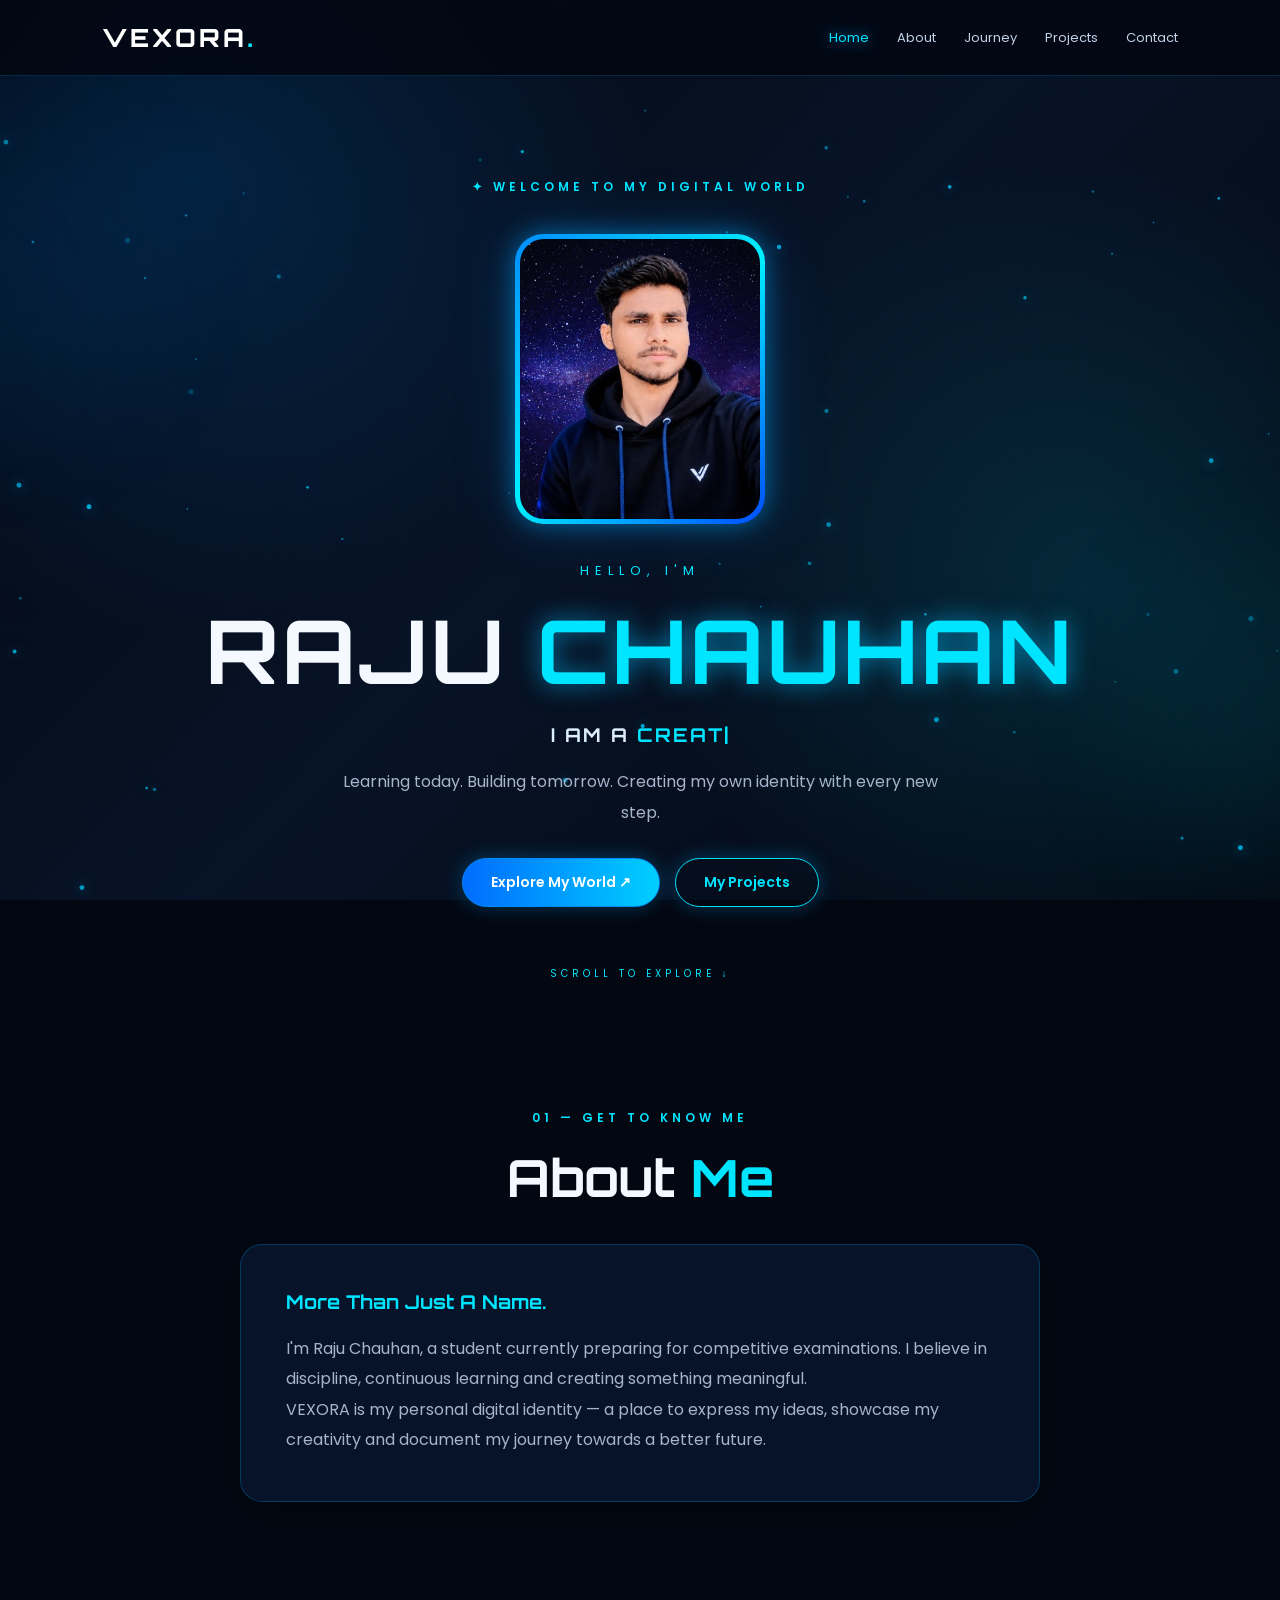
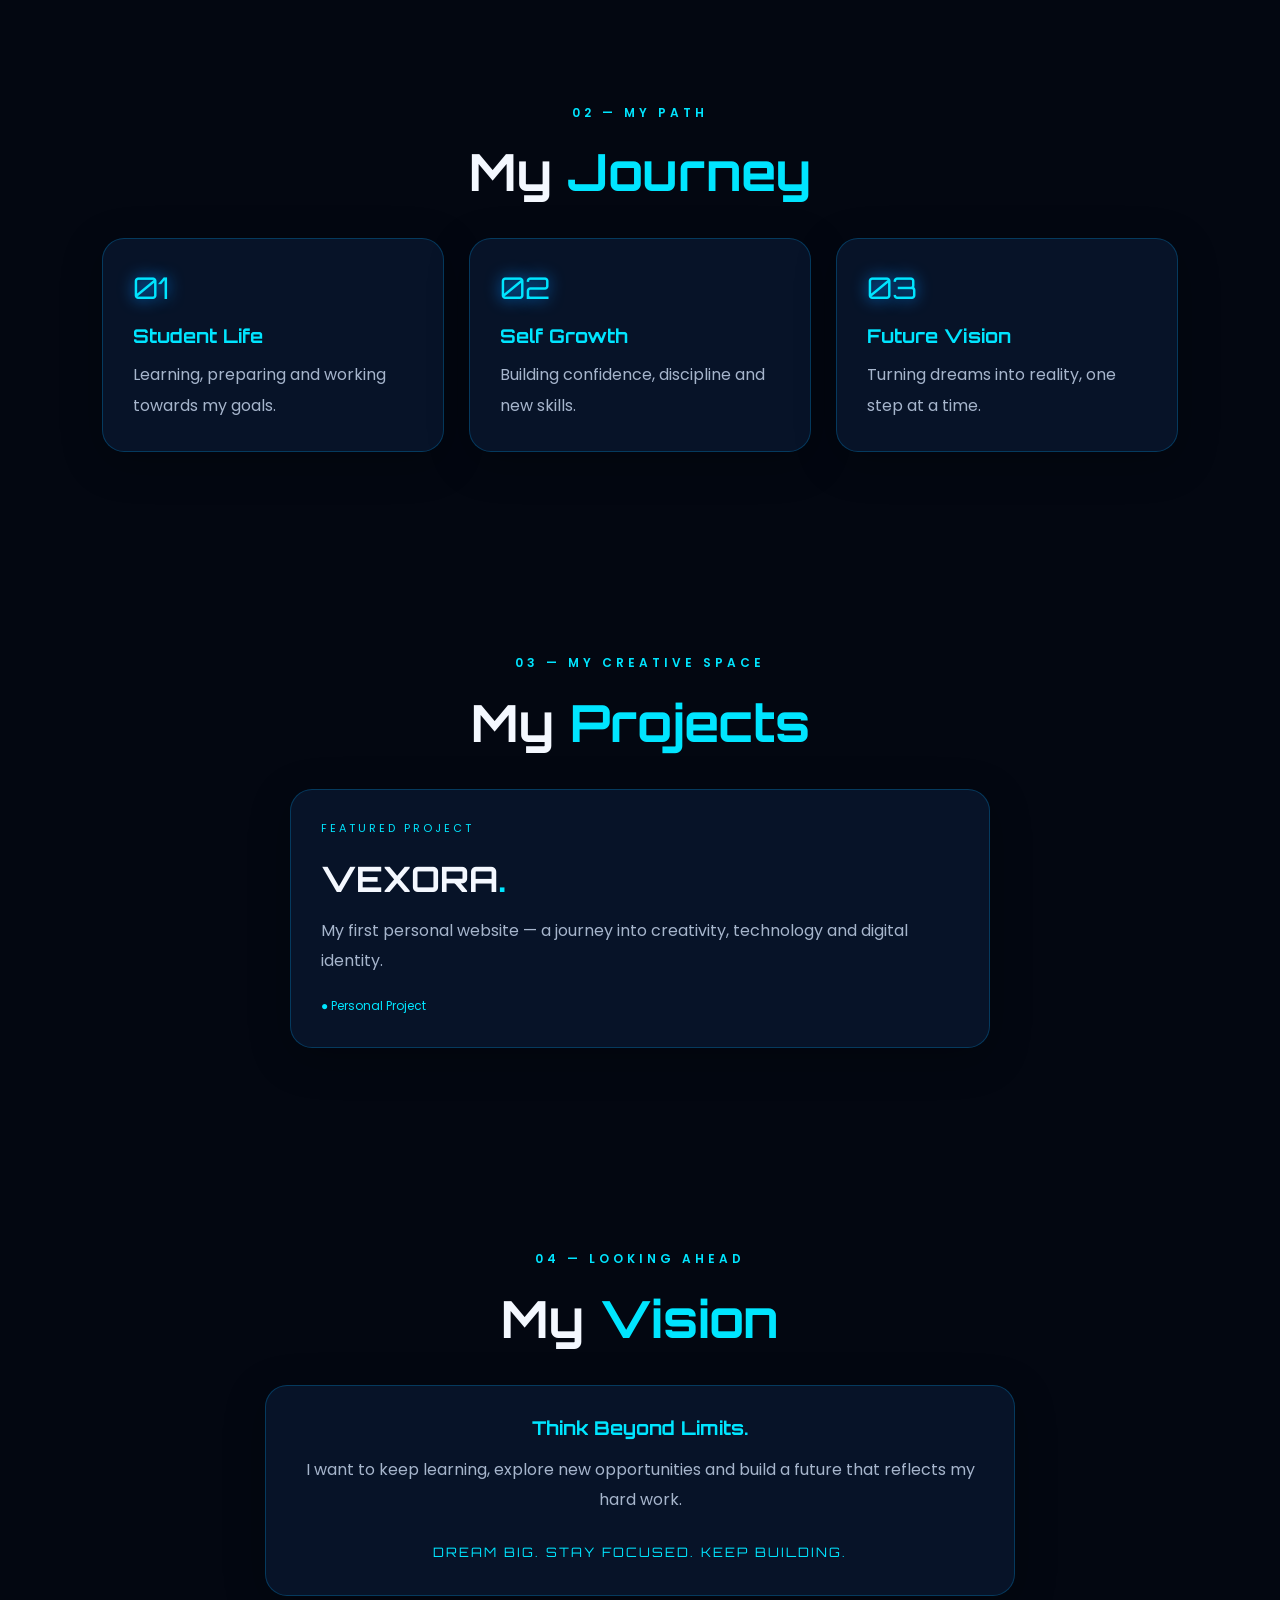
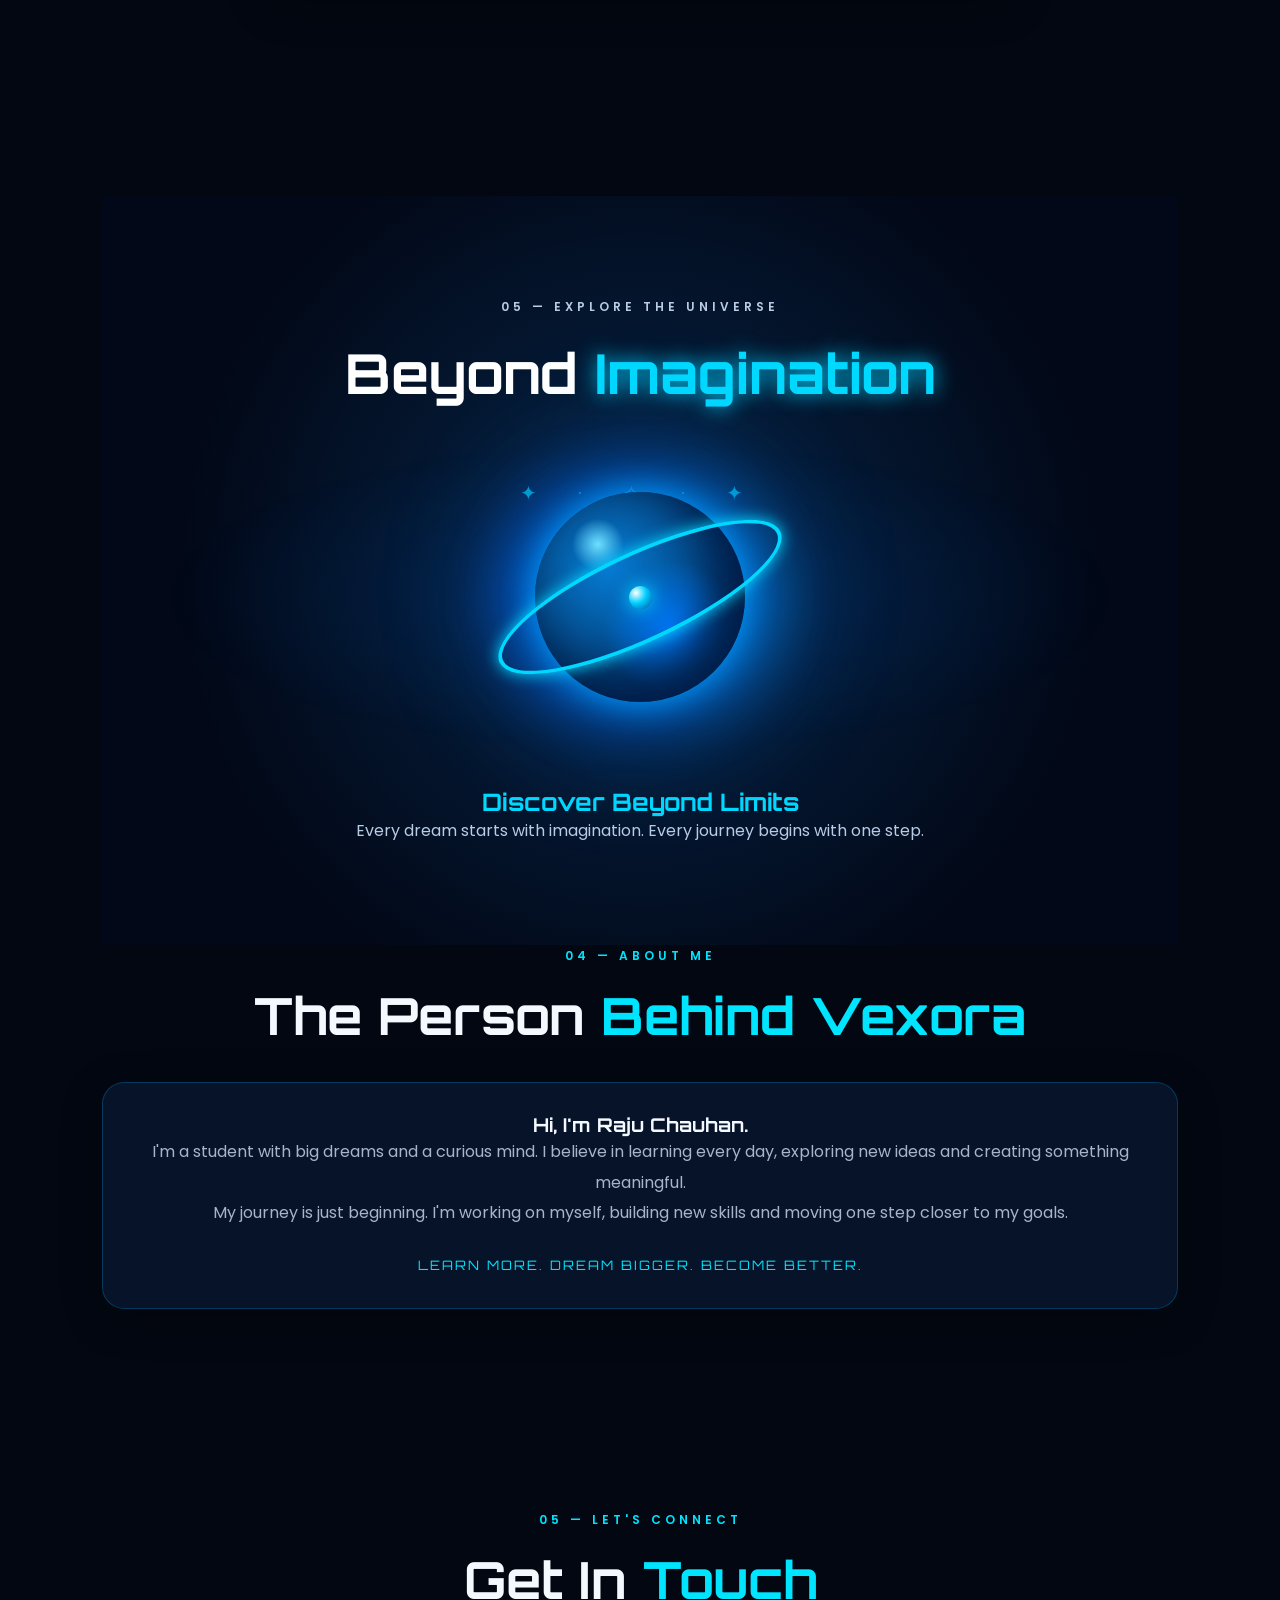
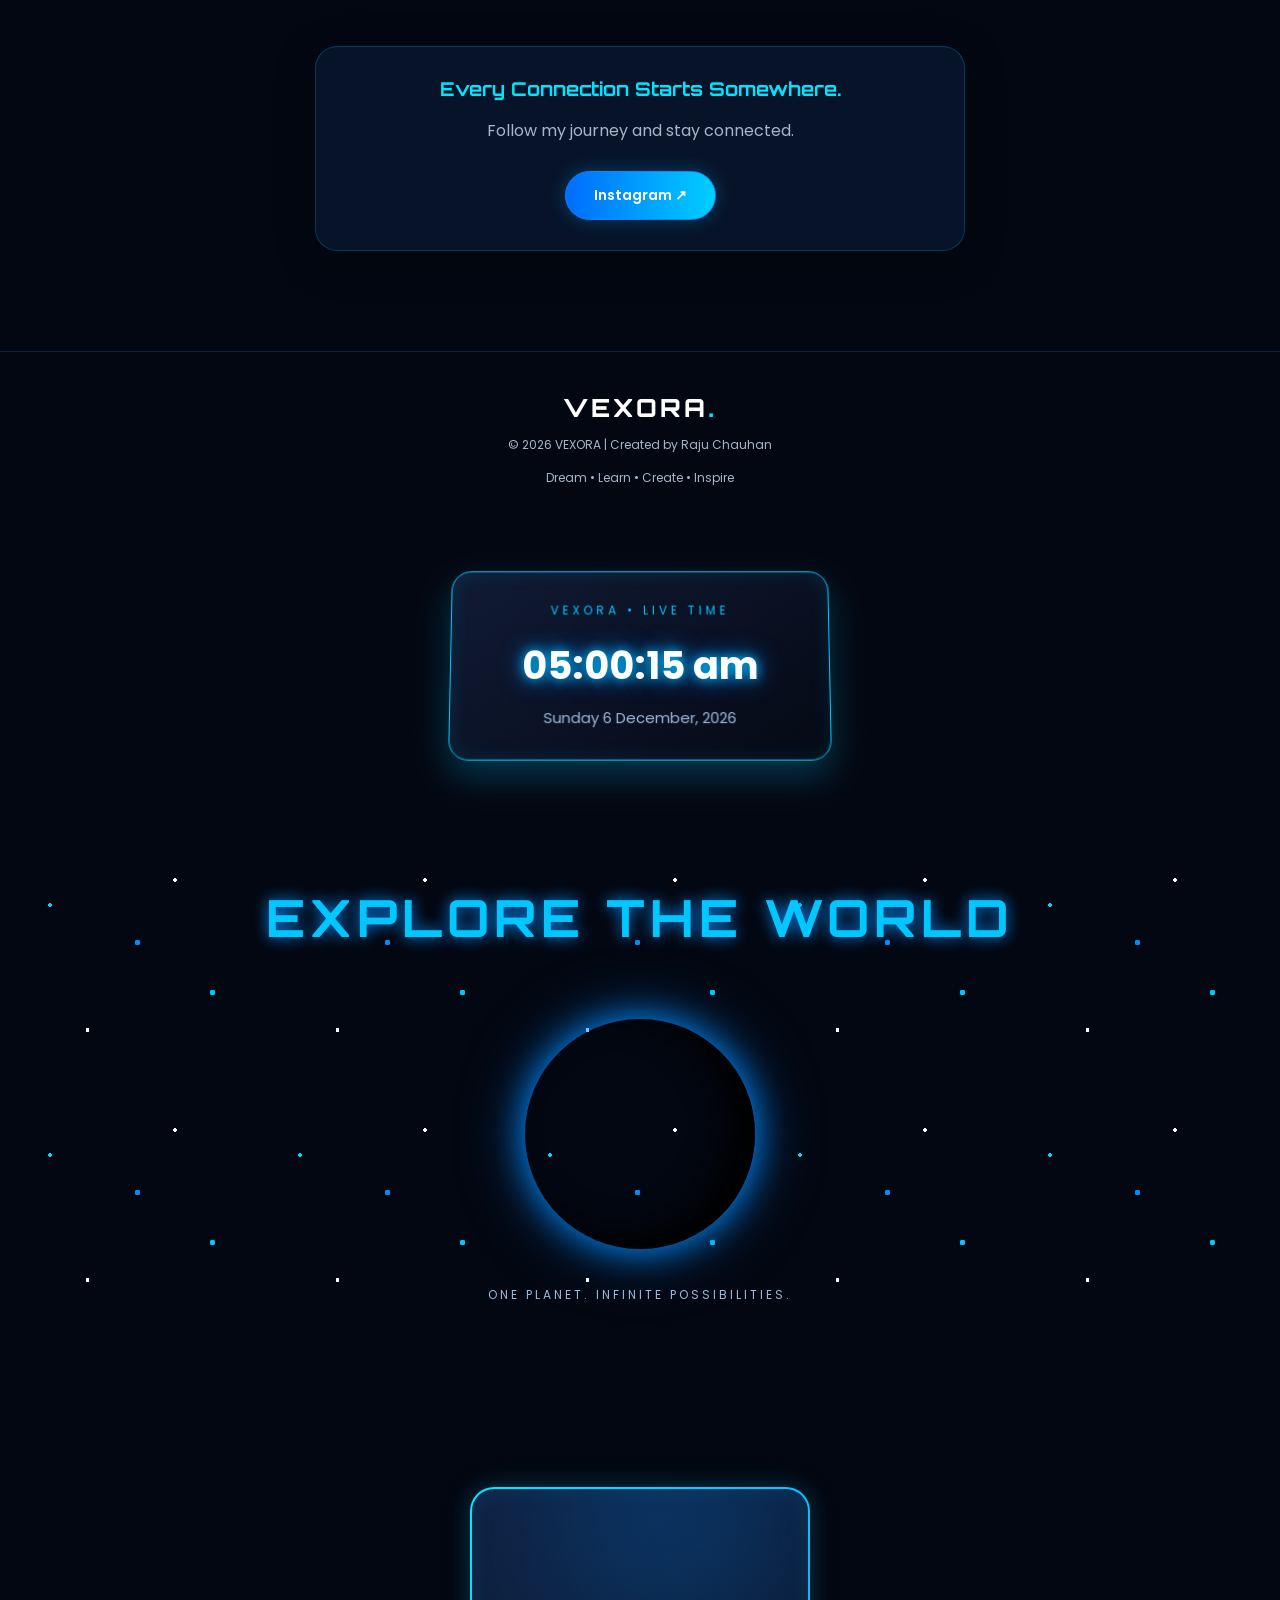
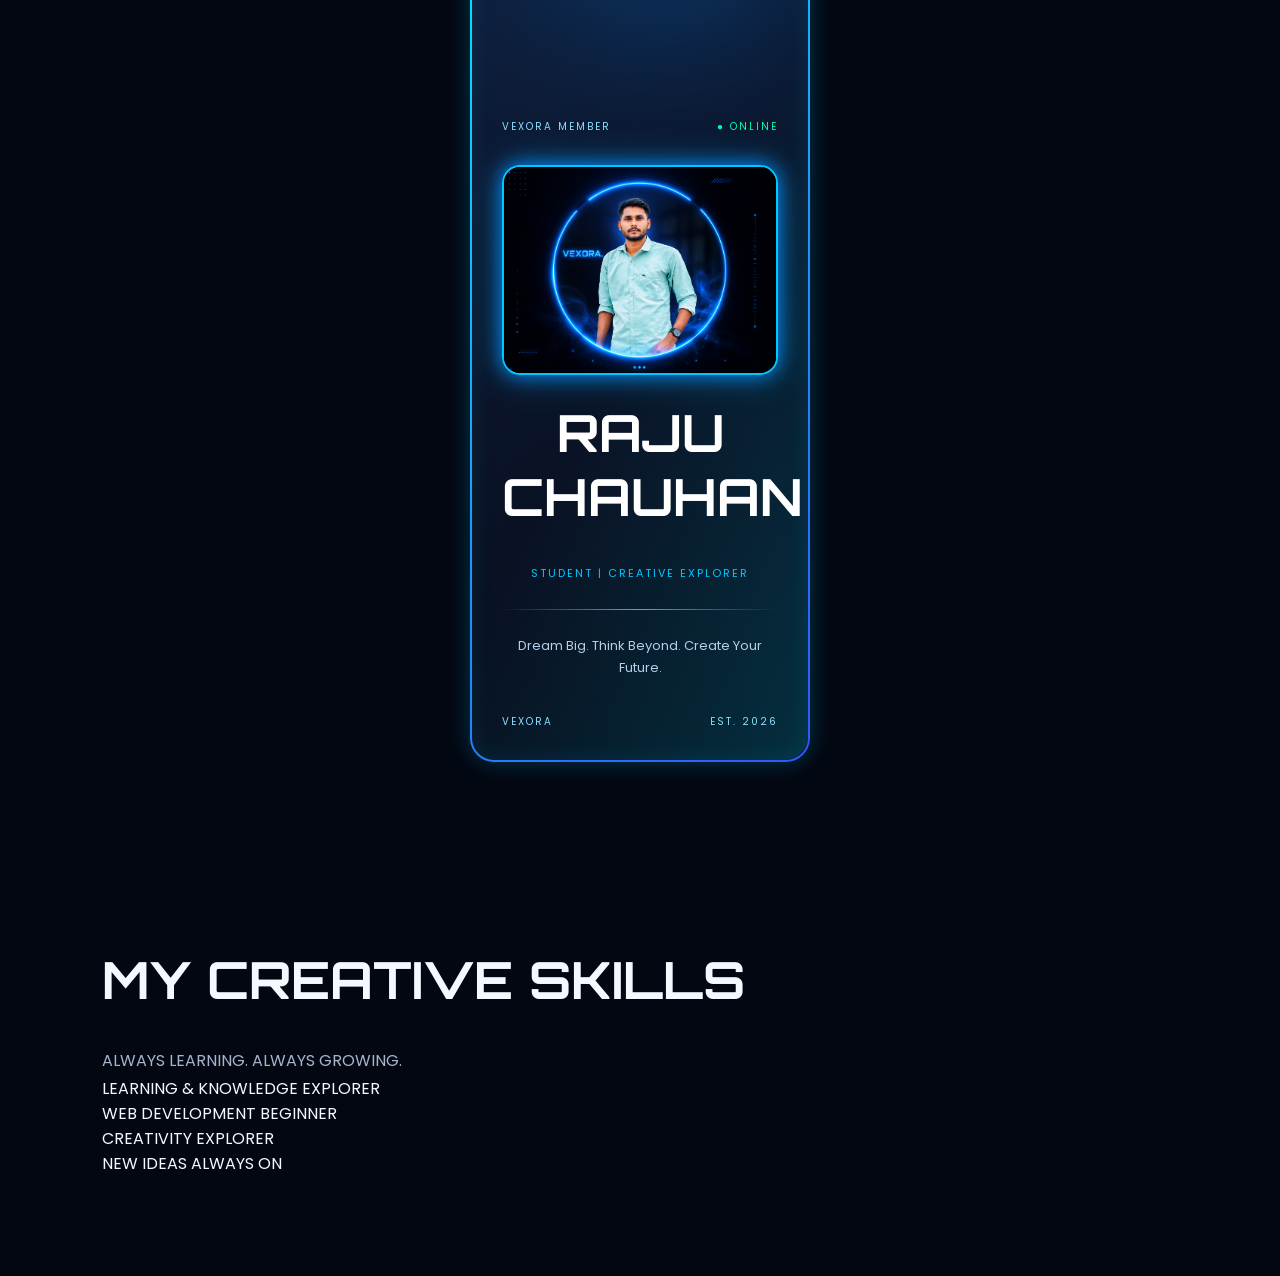
==== commit 4d72ae71: "Update index.html" ====
--- a/index.html
+++ b/index.html
@@ -238,5 +238,49 @@
 
   </div>
 </section>
+  <section class="skills-section">
+  <h2>MY CREATIVE SKILLS</h2>
+  <p class="skills-subtitle">ALWAYS LEARNING. ALWAYS GROWING.</p>
+
+  <div class="skill-box">
+    <div class="skill-info">
+      <span>LEARNING & KNOWLEDGE</span>
+      <span>EXPLORER</span>
+    </div>
+    <div class="skill-track">
+      <div class="skill-fill" style="--level: 85%"></div>
+    </div>
+  </div>
+
+  <div class="skill-box">
+    <div class="skill-info">
+      <span>WEB DEVELOPMENT</span>
+      <span>BEGINNER</span>
+    </div>
+    <div class="skill-track">
+      <div class="skill-fill" style="--level: 55%"></div>
+    </div>
+  </div>
+
+  <div class="skill-box">
+    <div class="skill-info">
+      <span>CREATIVITY</span>
+      <span>EXPLORER</span>
+    </div>
+    <div class="skill-track">
+      <div class="skill-fill" style="--level: 75%"></div>
+    </div>
+  </div>
+
+  <div class="skill-box">
+    <div class="skill-info">
+      <span>NEW IDEAS</span>
+      <span>ALWAYS ON</span>
+    </div>
+    <div class="skill-track">
+      <div class="skill-fill" style="--level: 80%"></div>
+    </div>
+  </div>
+</section>
 </body>
 </html>
--- a/style.css
+++ b/style.css
@@ -842,8 +842,17 @@
 }
 
 .profile-avatar {
-  width: 90px;
-  height: 90px;
+  display: block;
+  width: 100%;
+  height: 210px;
+  object-fit: cover;
+  object-position: center 25%;
+  margin: 30px auto 25px;
+  border-radius: 18px;
+  border: 2px solid #00c8ff;
+  box-shadow: 0 0 20px #008cff,
+              0 0 40px rgba(0, 195, 255, 0.3);
+}
   margin: 35px auto 20px;
   display: flex;
   justify-content: center;
@@ -894,3 +903,73 @@
     transform: translateY(-10px) rotateX(-2deg);
   }
 }
+.holo-card {
+  position: relative;
+  isolation: isolate;
+}
+
+.holo-card::after {
+  content: "";
+  position: absolute;
+  inset: 0;
+  border-radius: inherit;
+  background: linear-gradient(
+    120deg,
+    transparent 20%,
+    rgba(0, 220, 255, 0.18) 40%,
+    rgba(160, 80, 255, 0.22) 50%,
+    transparent 75%
+  );
+  background-size: 250% 250%;
+  animation: holoShine 5s ease-in-out infinite;
+  pointer-events: none;
+  z-index: 2;
+}
+
+@keyframes holoShine {
+  0%, 100% {
+    background-position: 100% 0;
+  }
+  50% {
+    background-position: 0 100%;
+  }
+}
+
+.holo-card > * {
+  position: relative;
+  z-index: 3;
+}
+
+.holo-card .holo-glow {
+  z-index: 1;
+}
+.holo-card {
+  border: 2px solid transparent;
+  background:
+    linear-gradient(145deg, #101f3d, #050914) padding-box,
+    linear-gradient(135deg, #00eaff, #3155ff, #b04dff, #00eaff) border-box;
+  background-size: 100% 100%, 300% 300%;
+  animation: holoFloat 4s ease-in-out infinite,
+             neonBorder 5s linear infinite;
+}
+
+@keyframes neonBorder {
+  0% { background-position: 0% 50%; }
+  100% { background-position: 300% 50%; }
+}
+
+.holo-card h2 {
+  color: #ffffff;
+  animation: nameGlow 2s ease-in-out infinite alternate;
+}
+
+@keyframes nameGlow {
+  from {
+    text-shadow: 0 0 5px #00c8ff;
+  }
+  to {
+    text-shadow: 0 0 10px #00c8ff,
+                 0 0 25px #008cff,
+                 0 0 40px #3155ff;
+  }
+}
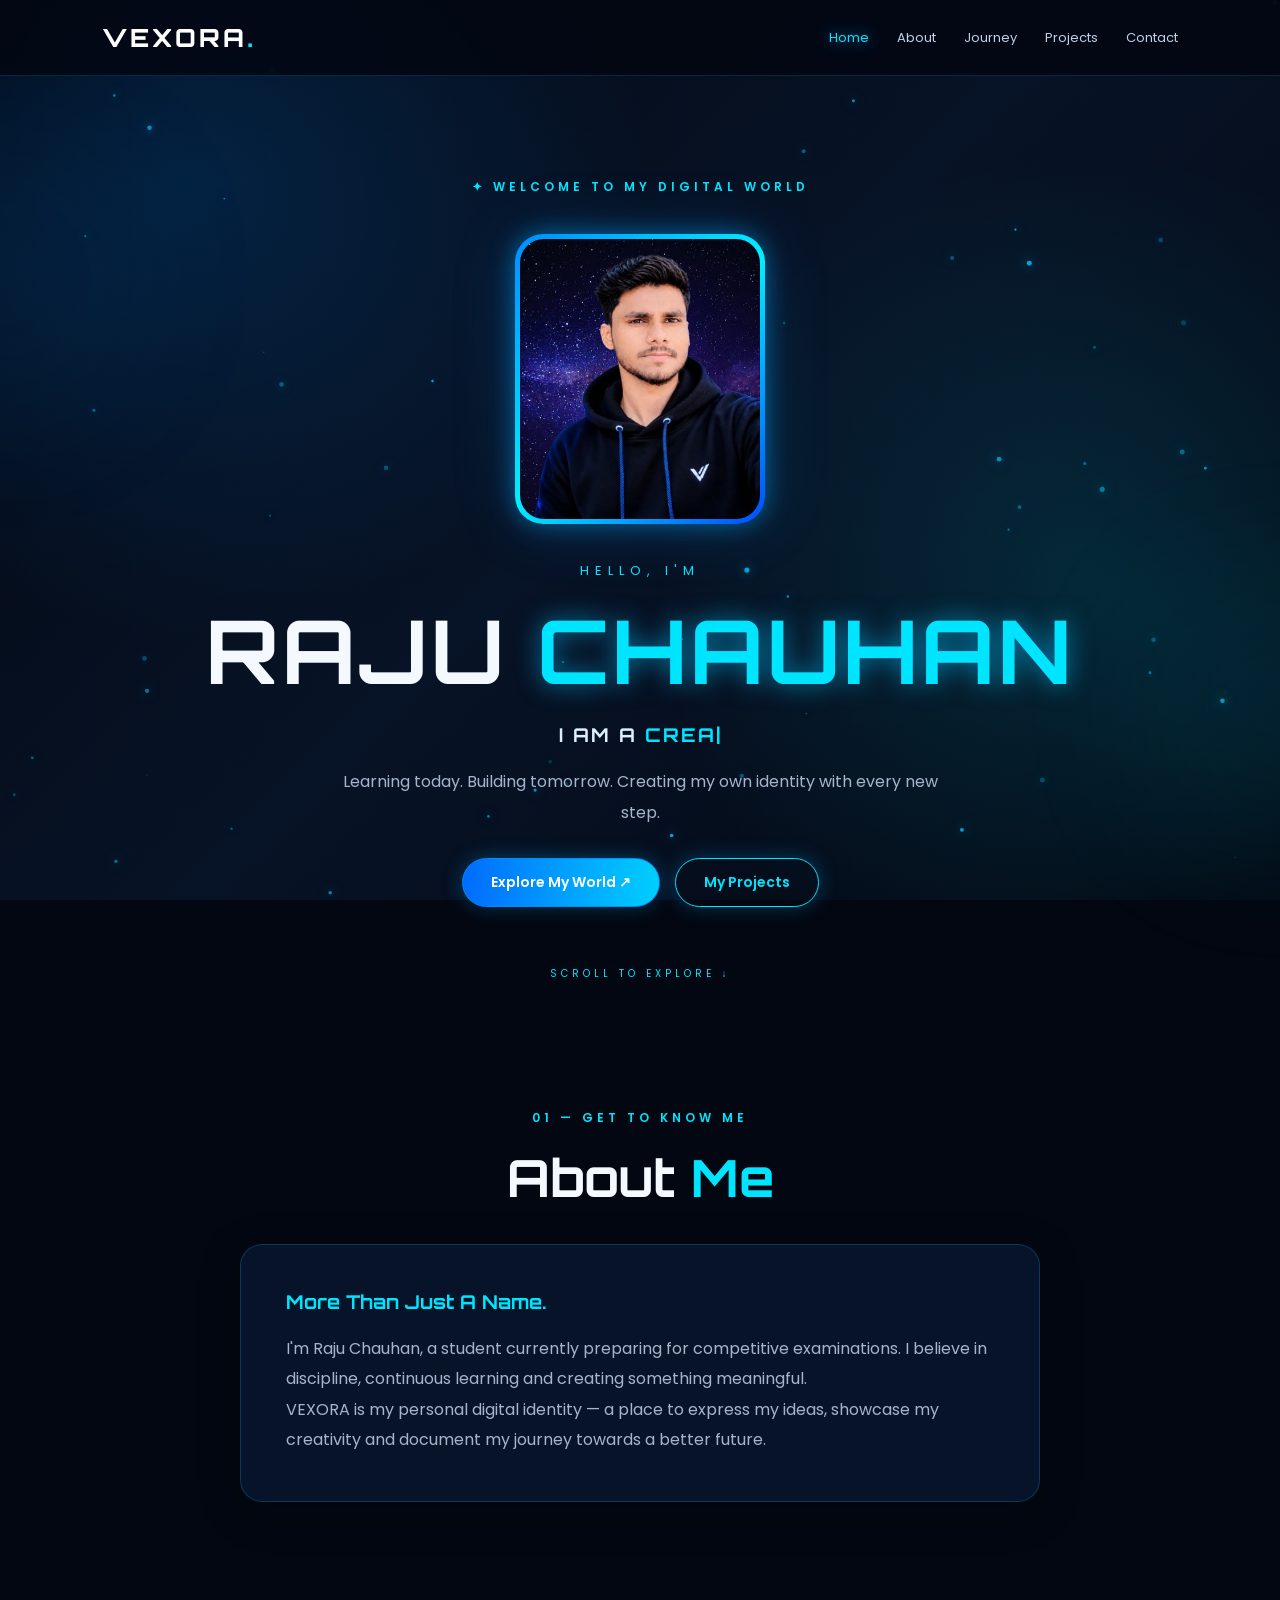
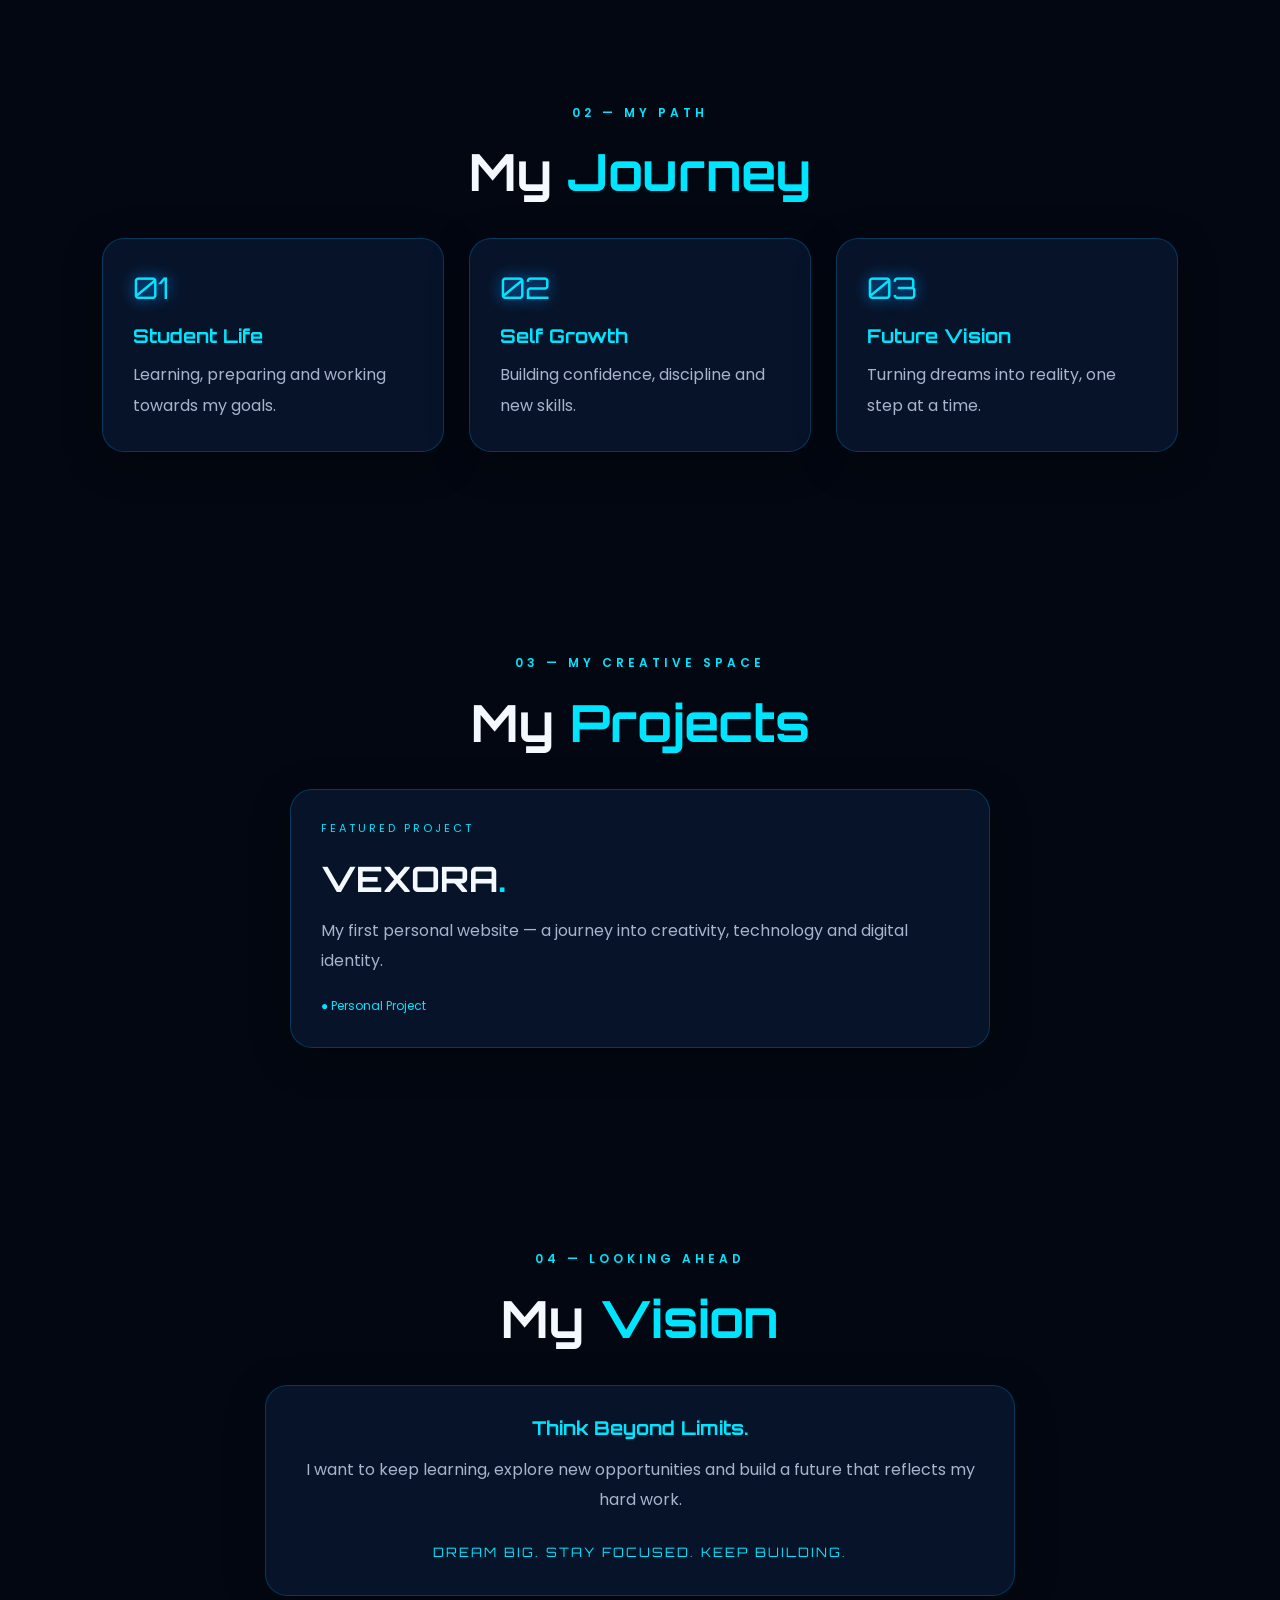
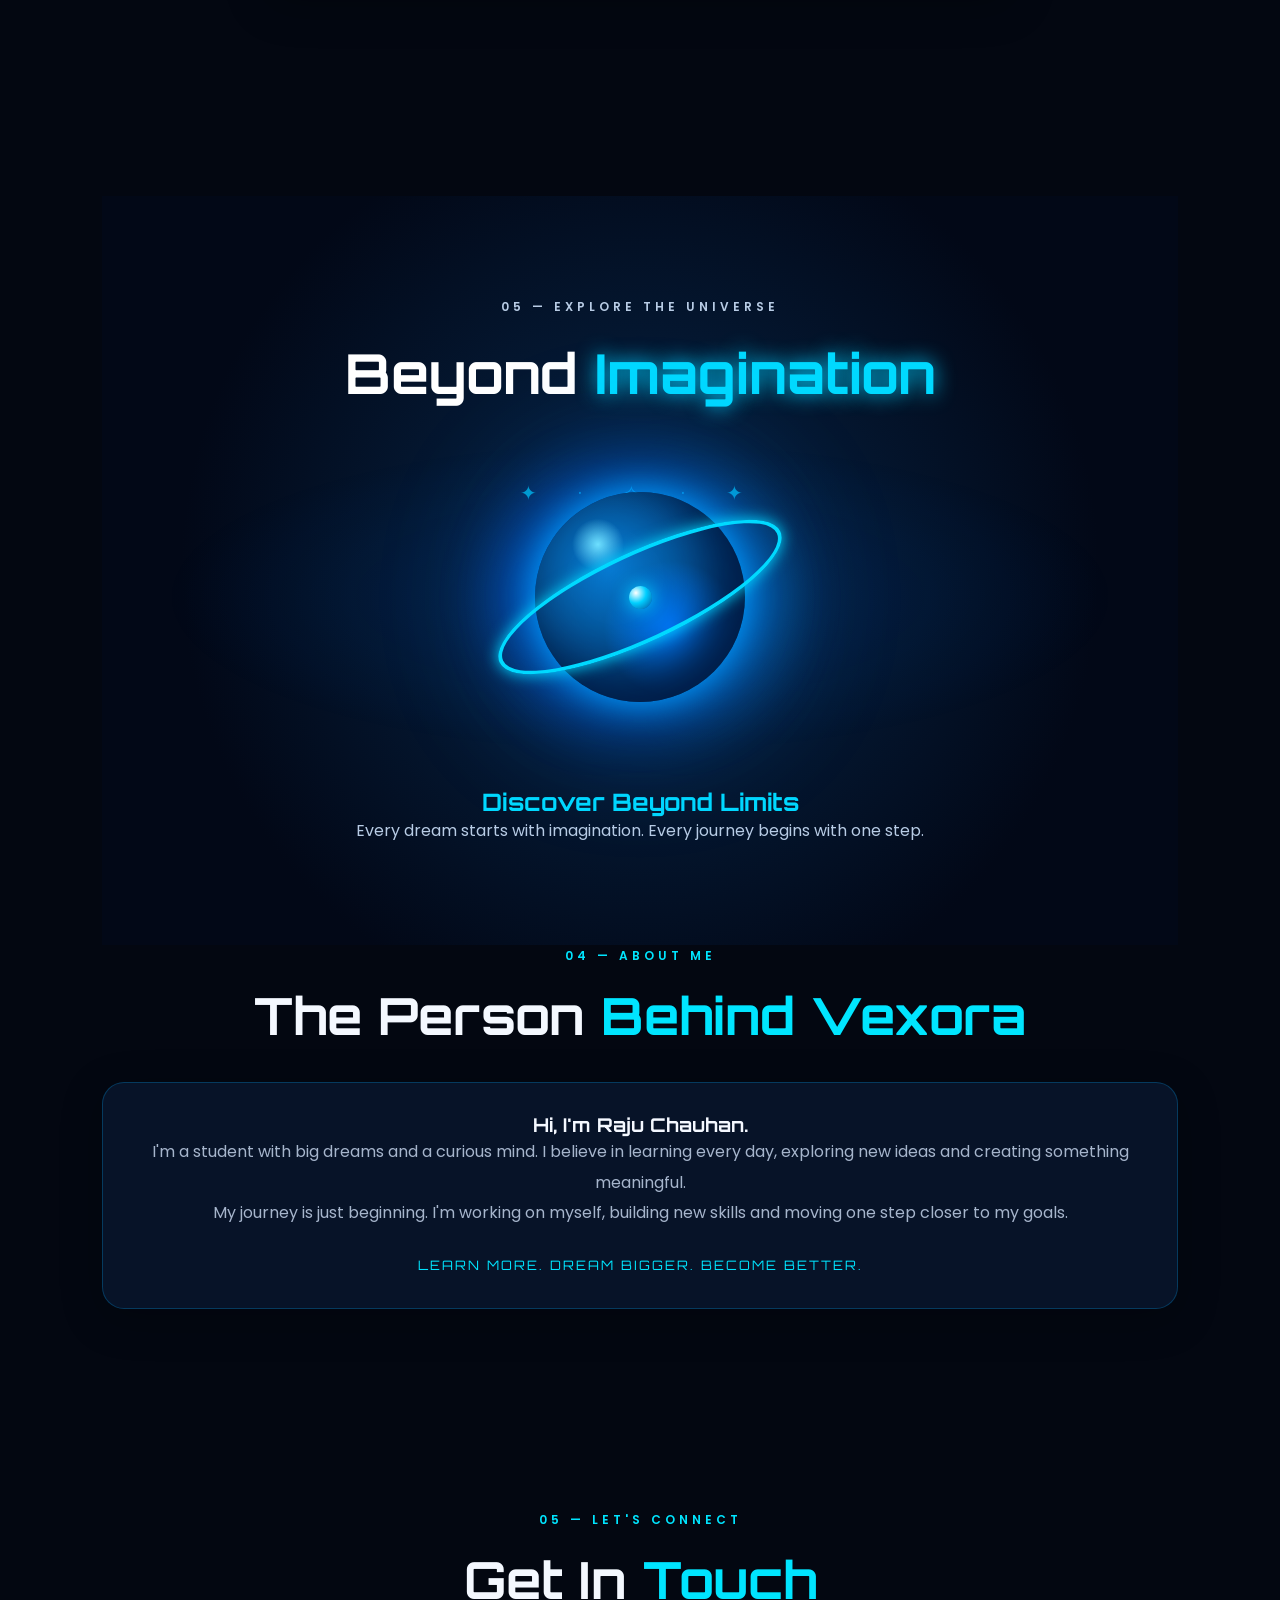
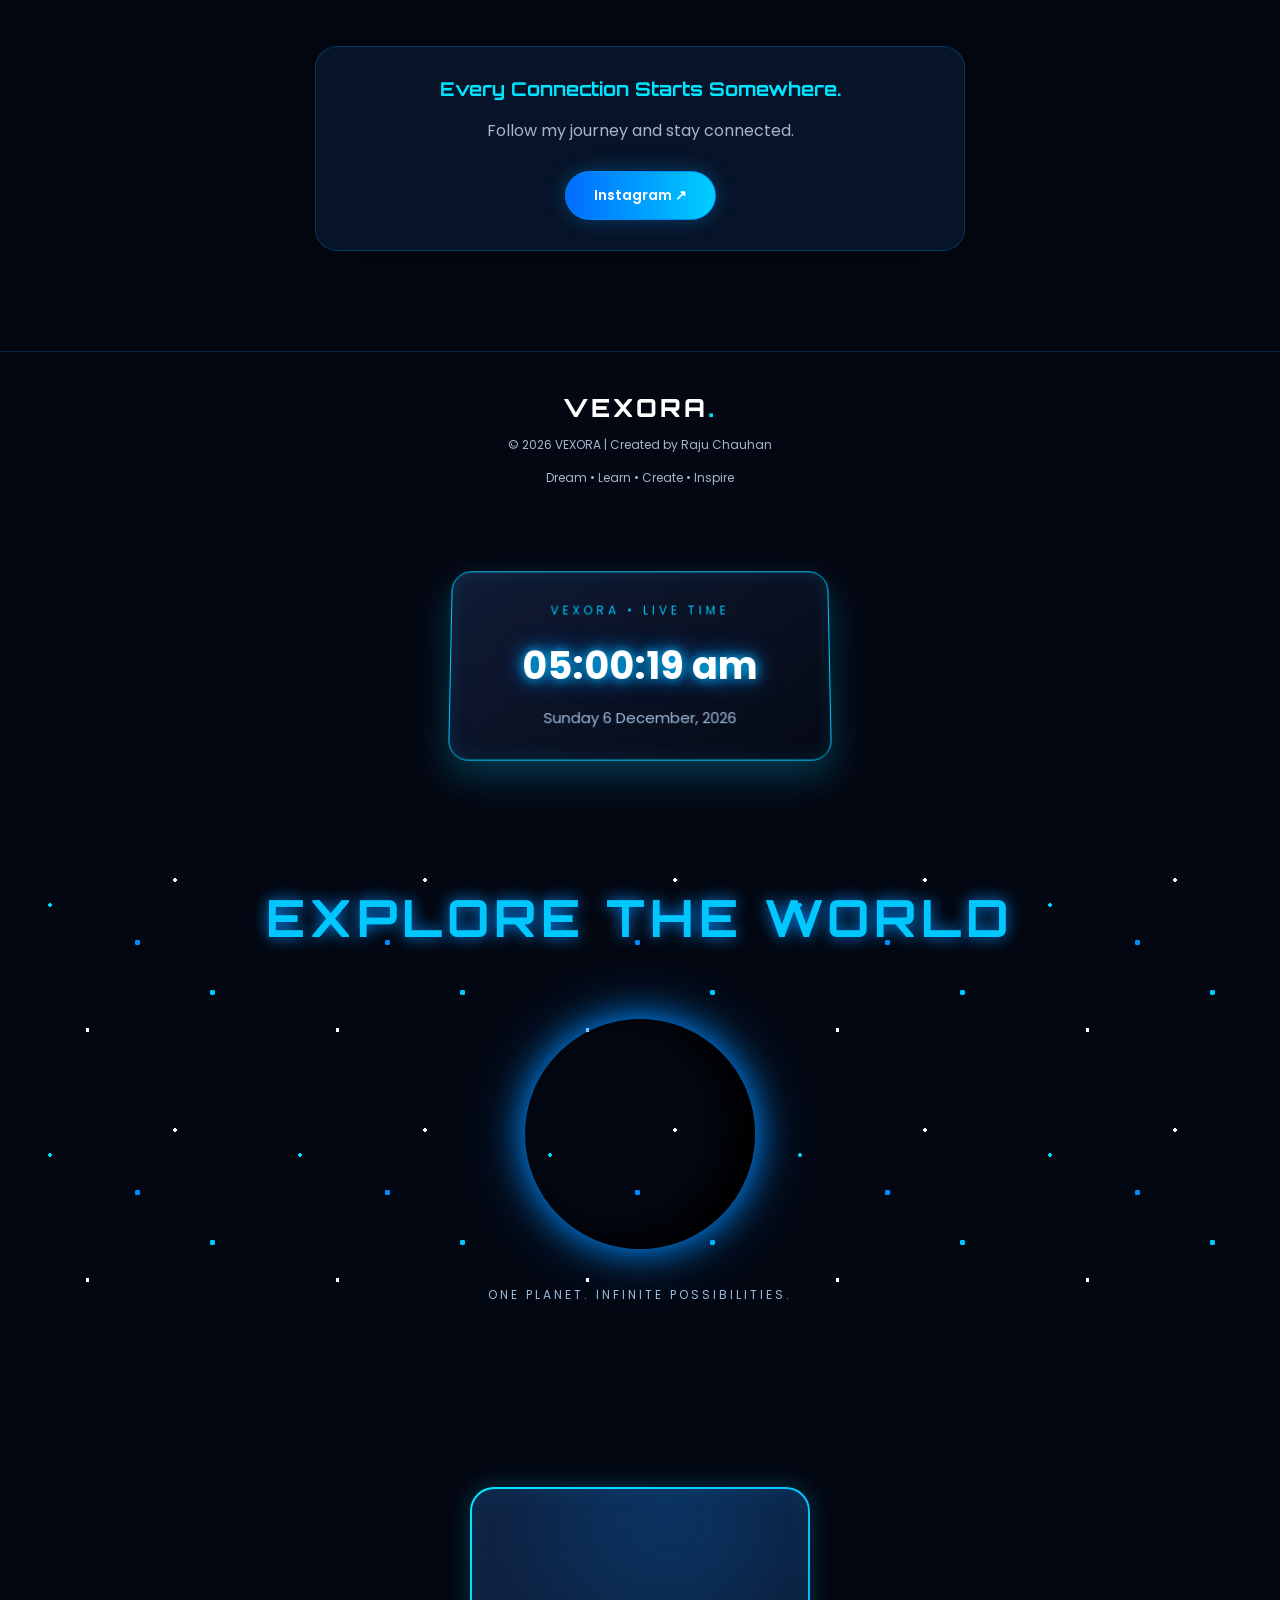
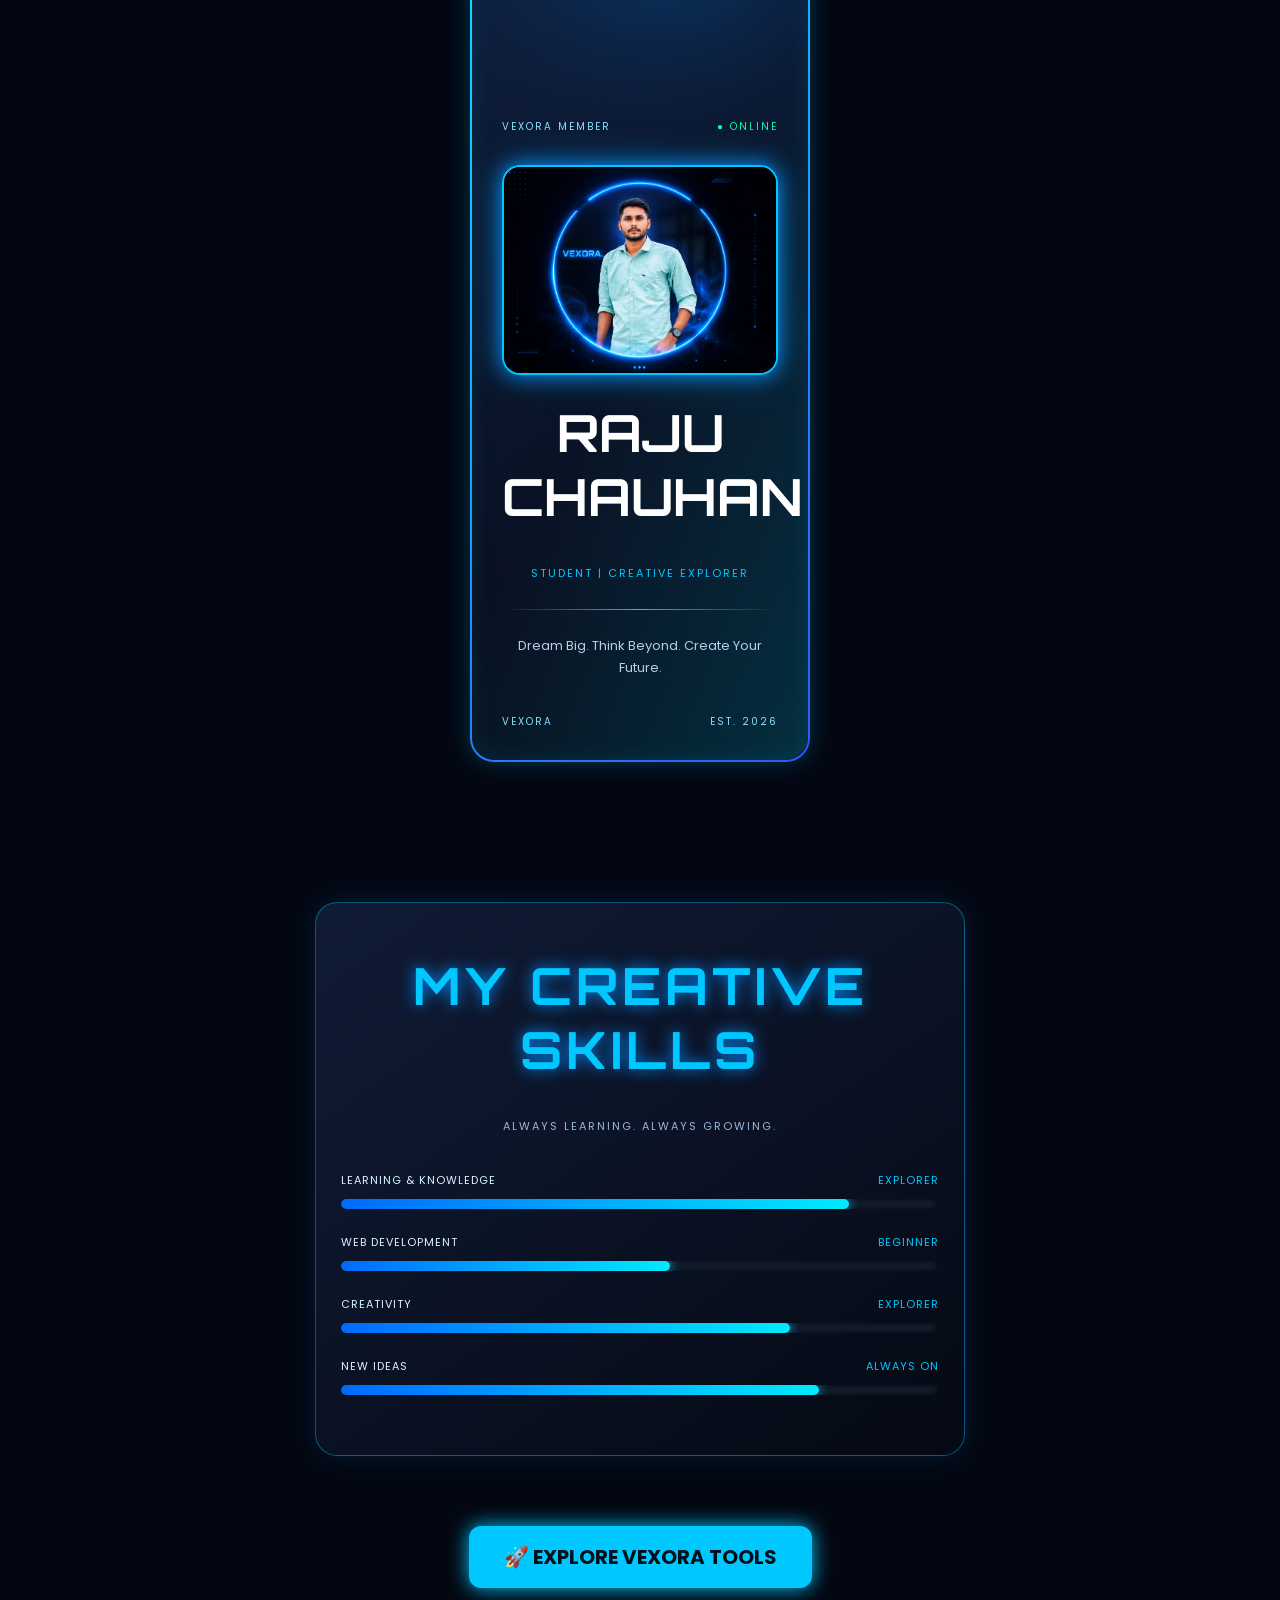
==== commit 5ba628da: "Update index.html" ====
--- a/index.html
+++ b/index.html
@@ -282,5 +282,20 @@
     </div>
   </div>
 </section>
+  <div style="text-align:center; margin:40px auto;">
+  <a href="image-tools.html" style="
+    display:inline-block;
+    padding:16px 35px;
+    background:#00c8ff;
+    color:#00101a;
+    text-decoration:none;
+    font-size:20px;
+    font-weight:bold;
+    border-radius:12px;
+    box-shadow:0 0 20px #00c8ff;
+  ">
+    🚀 EXPLORE VEXORA TOOLS
+  </a>
+</div>
 </body>
 </html>
--- a/style.css
+++ b/style.css
@@ -973,3 +973,71 @@
                  0 0 40px #3155ff;
   }
 }
+.skills-section {
+  max-width: 650px;
+  margin: 70px auto;
+  padding: 35px 25px;
+  background: linear-gradient(145deg, #101b35, #050914);
+  border: 1px solid rgba(0, 200, 255, 0.4);
+  border-radius: 22px;
+  box-shadow: 0 0 30px rgba(0, 140, 255, 0.15);
+}
+
+.skills-section h2 {
+  text-align: center;
+  color: #00c8ff;
+  letter-spacing: 4px;
+  text-shadow: 0 0 15px #008cff;
+}
+
+.skills-subtitle {
+  text-align: center;
+  color: #9ab8d8;
+  font-size: 11px;
+  letter-spacing: 2px;
+  margin-bottom: 35px;
+}
+
+.skill-box {
+  margin: 25px 0;
+}
+
+.skill-info {
+  display: flex;
+  justify-content: space-between;
+  gap: 10px;
+  color: #d9f5ff;
+  font-size: 11px;
+  letter-spacing: 1px;
+  margin-bottom: 10px;
+}
+
+.skill-info span:last-child {
+  color: #00c8ff;
+}
+
+.skill-track {
+  height: 10px;
+  background: #17243b;
+  border-radius: 20px;
+  overflow: hidden;
+  box-shadow: inset 0 0 8px #000;
+}
+
+.skill-fill {
+  height: 100%;
+  width: var(--level);
+  border-radius: 20px;
+  background: linear-gradient(90deg, #006aff, #00eaff);
+  box-shadow: 0 0 12px #00c8ff;
+  animation: skillLoad 2s ease-out;
+}
+
+@keyframes skillLoad {
+  from {
+    width: 0;
+  }
+  to {
+    width: var(--level);
+  }
+}
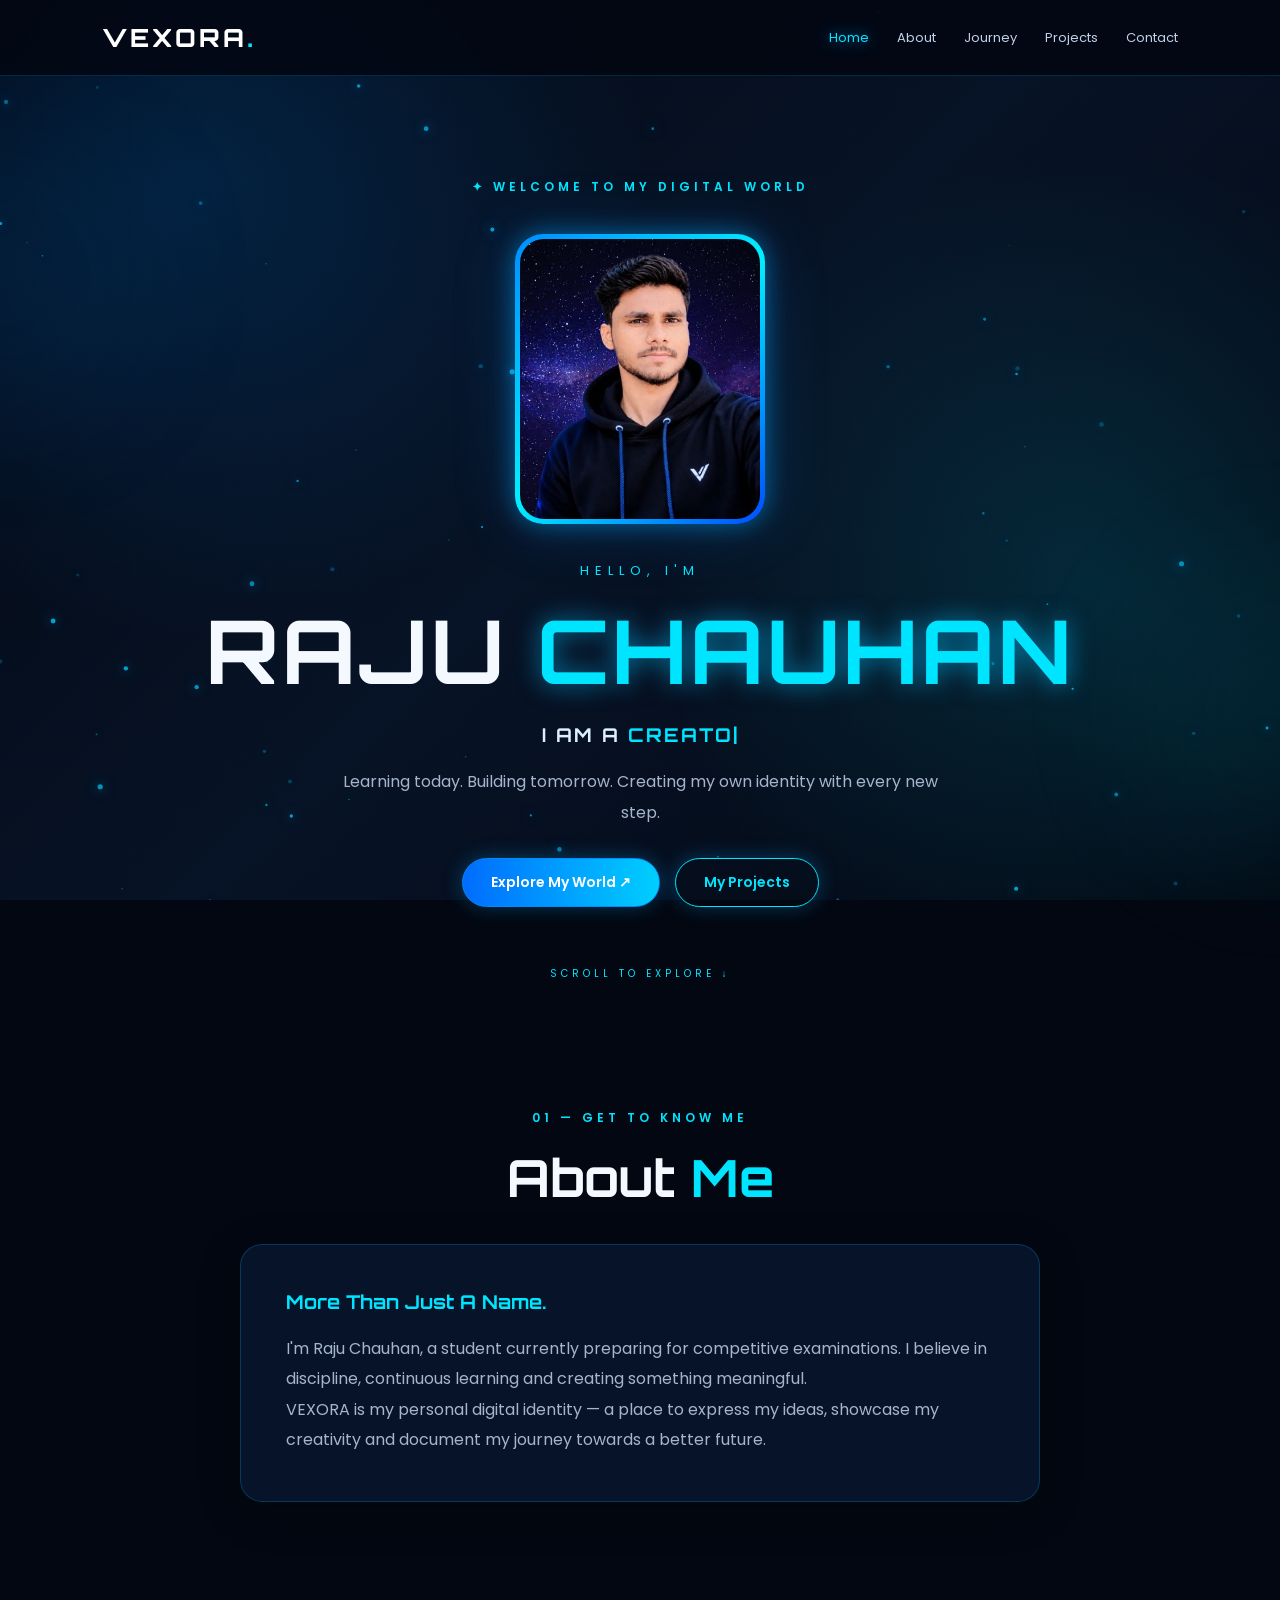
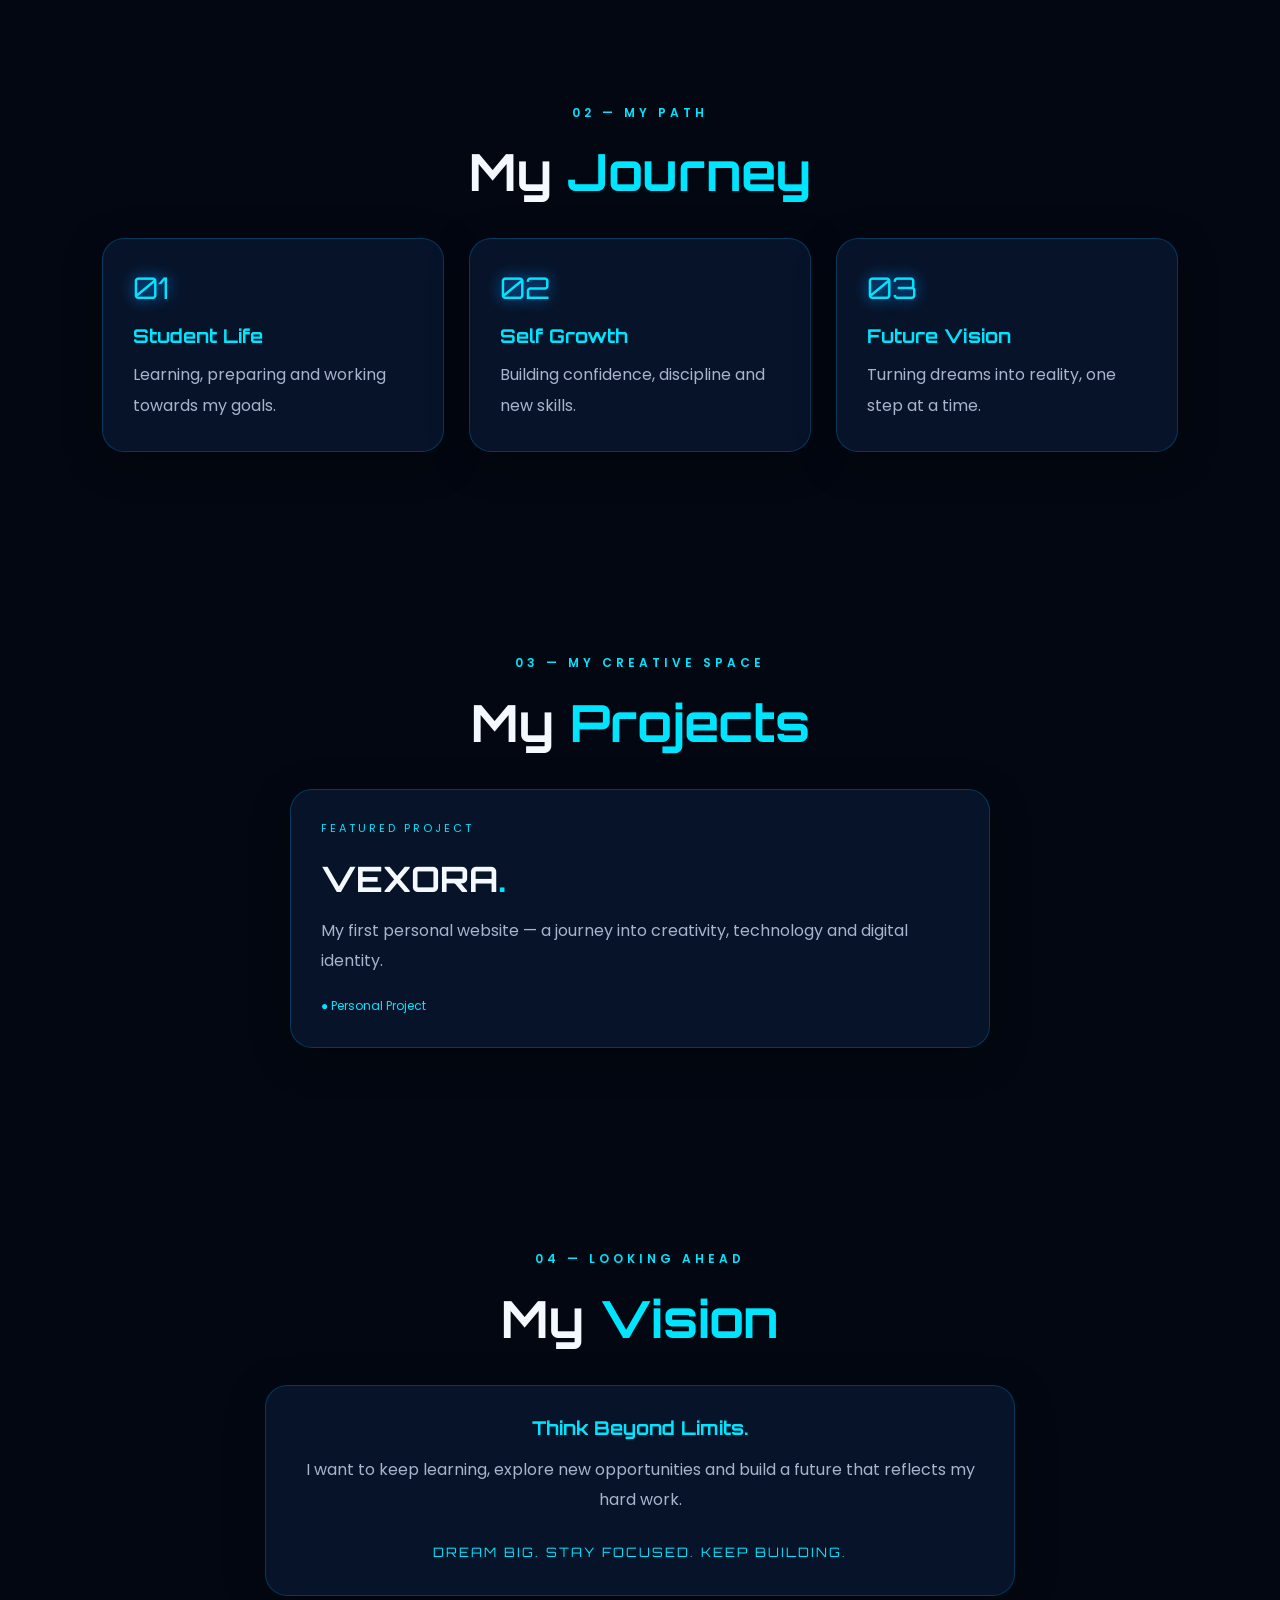
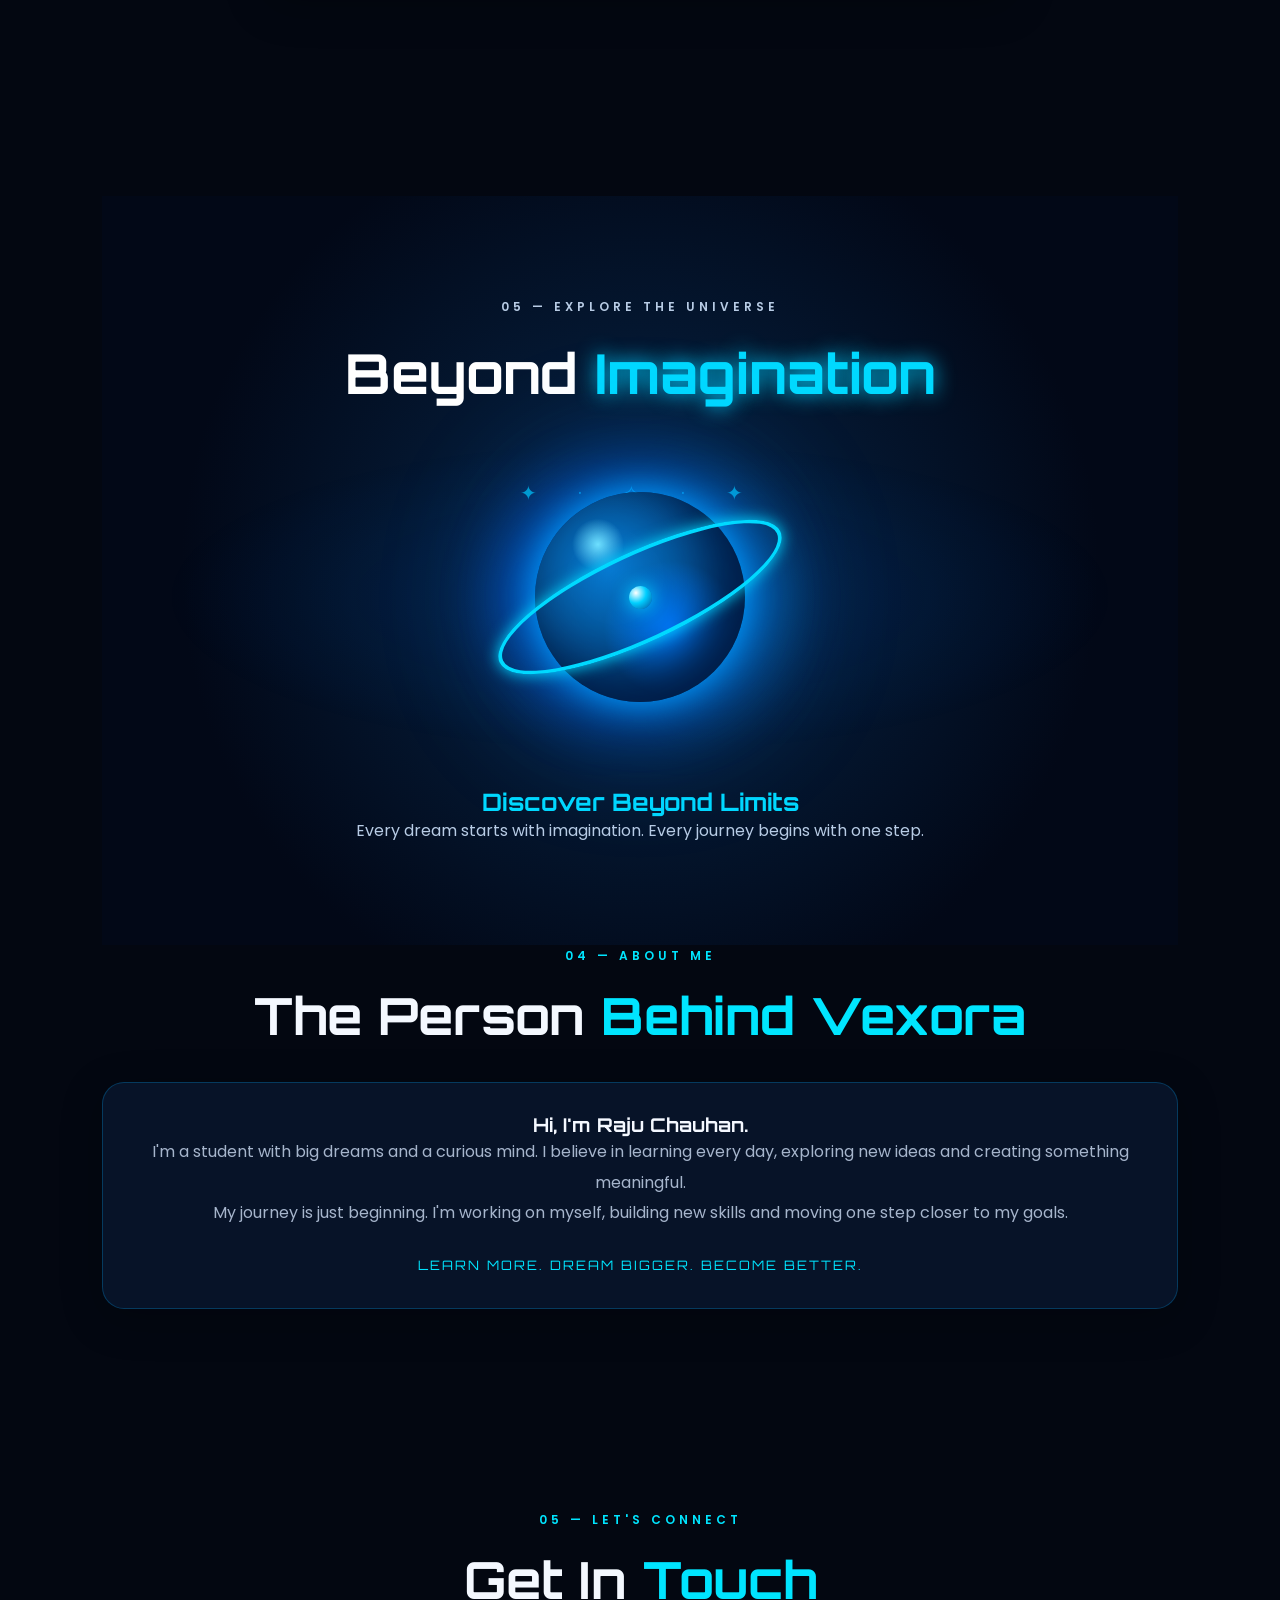
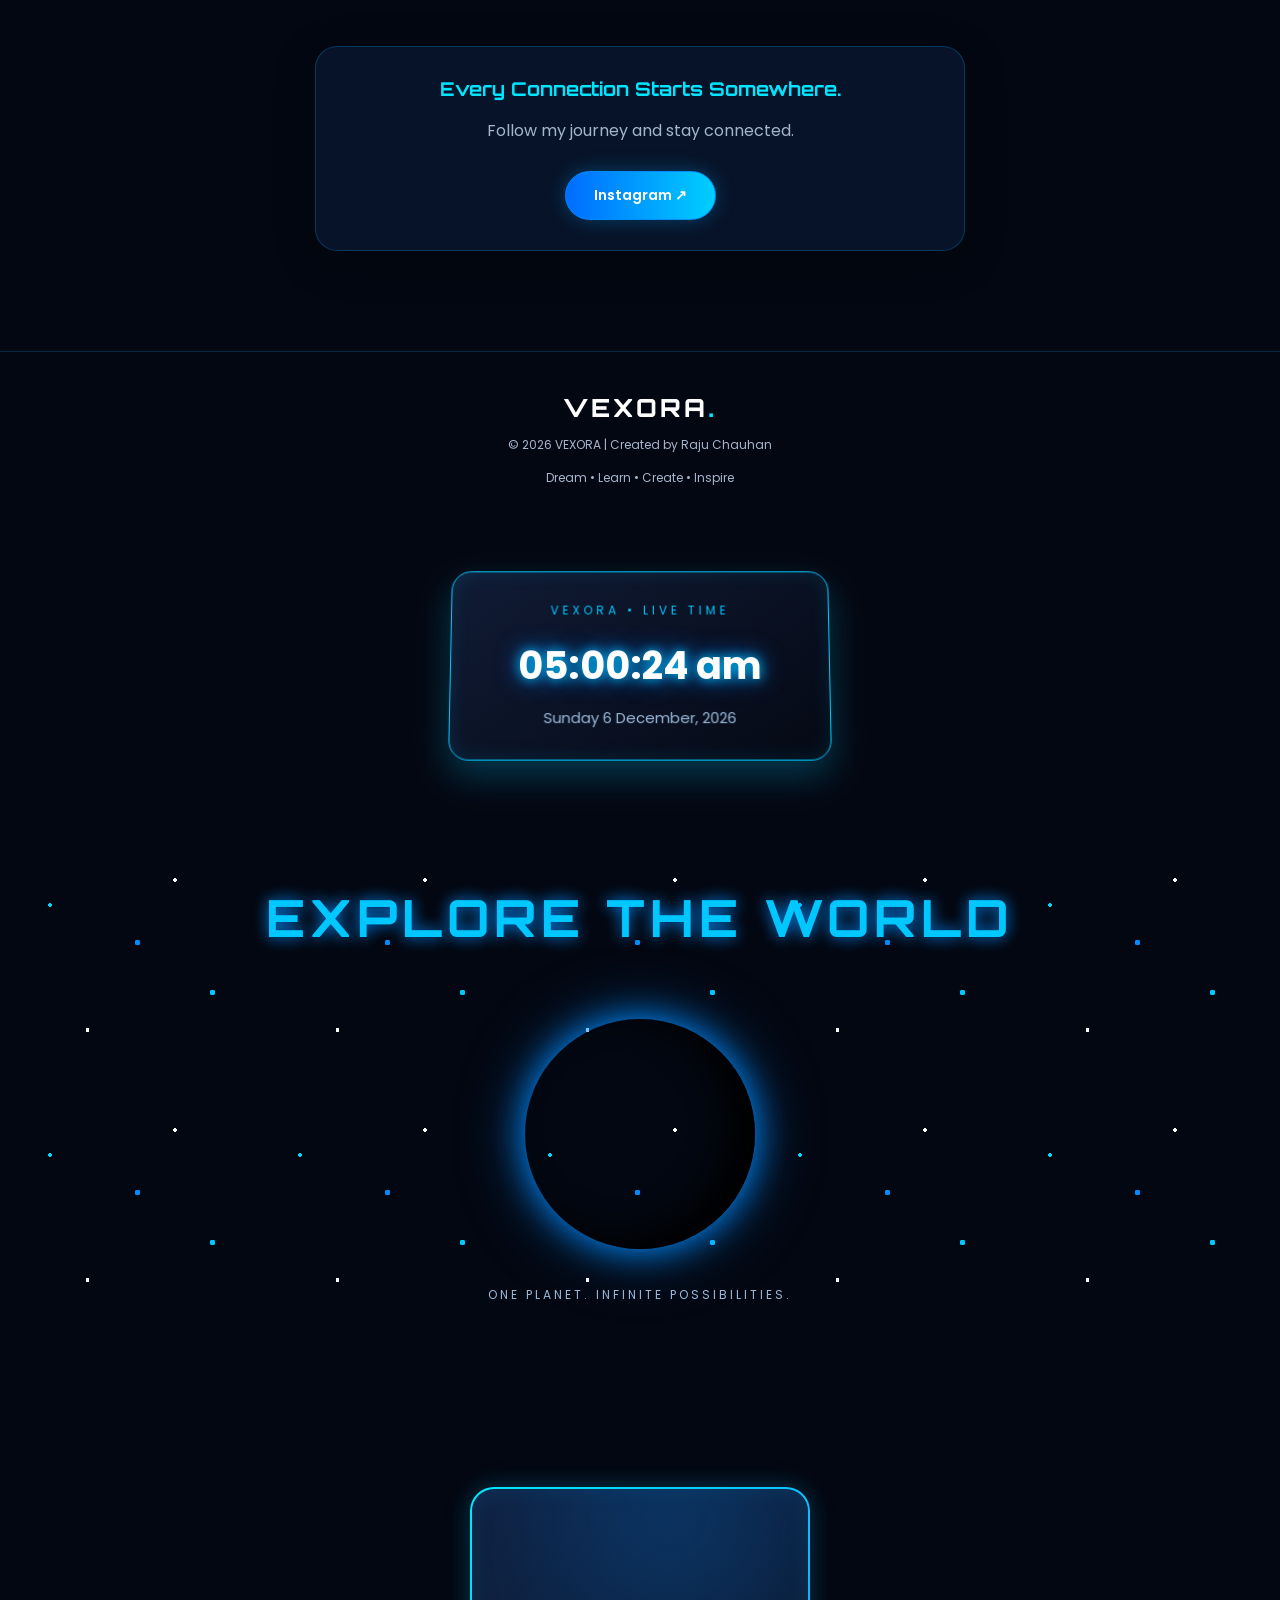
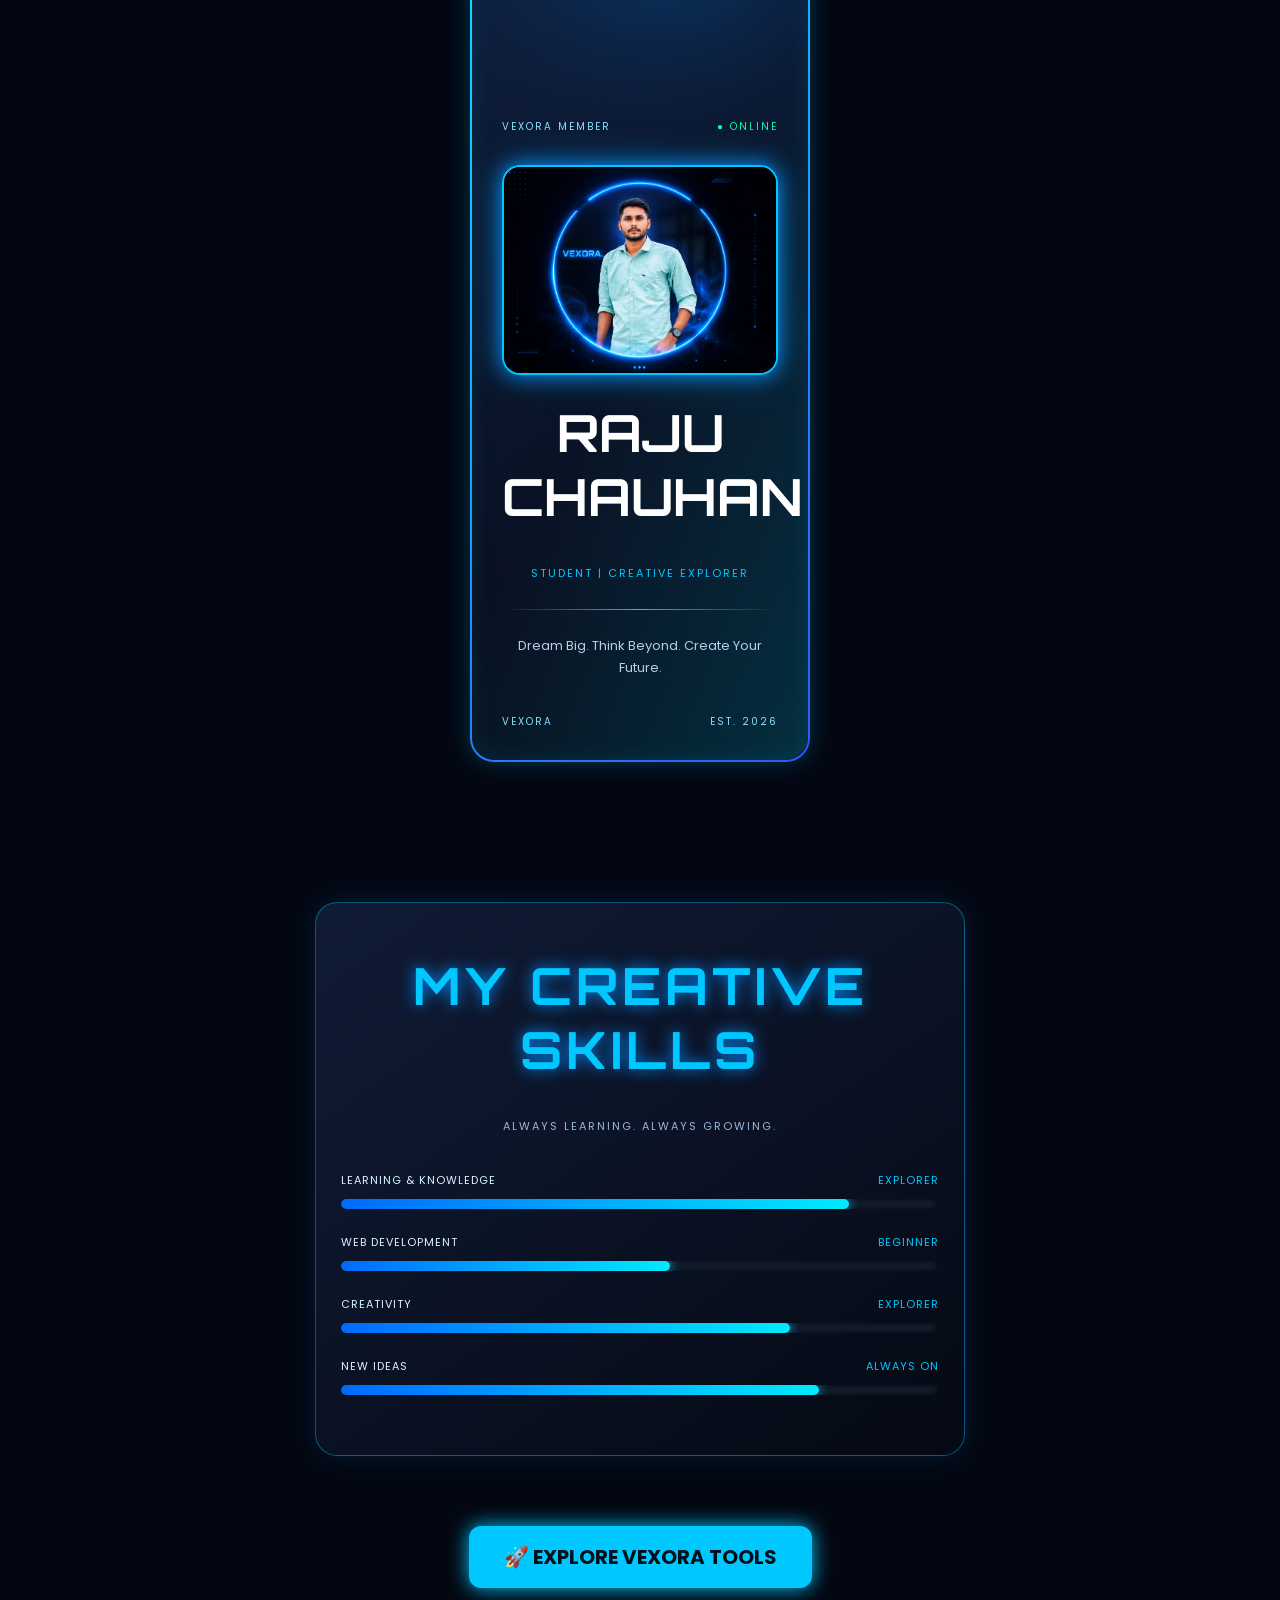
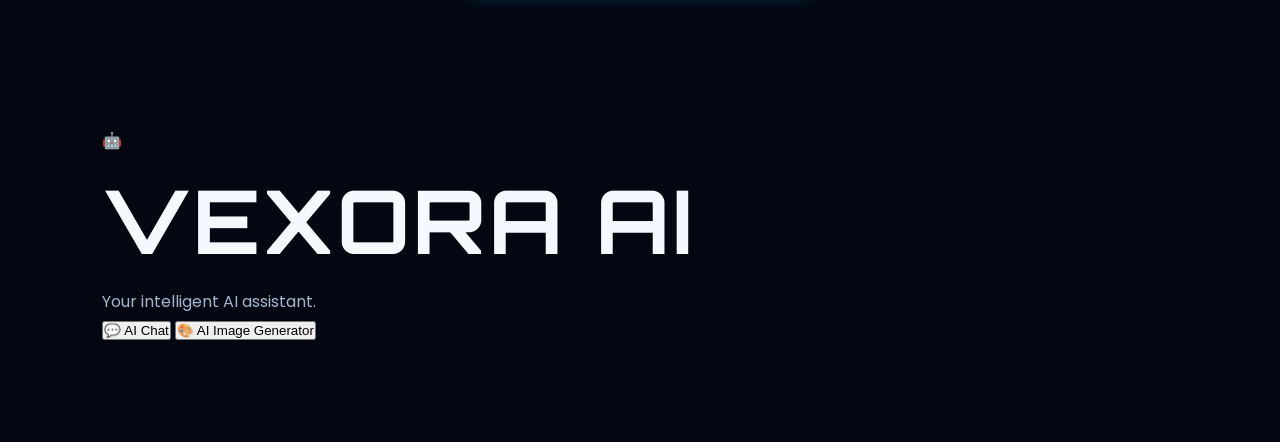
==== commit 4fd241eb: "Update index.html" ====
--- a/index.html
+++ b/index.html
@@ -297,5 +297,17 @@
     🚀 EXPLORE VEXORA TOOLS
   </a>
 </div>
+  <!-- VEXORA AI ENTRY -->
+<section id="vexora-ai">
+  <div class="ai-welcome">
+    <div class="ai-robot">🤖</div>
+    <h1>VEXORA AI</h1>
+    <p>Your intelligent AI assistant.</p>
+    <div class="ai-options">
+      <button onclick="showAI('chat')">💬 AI Chat</button>
+      <button onclick="showAI('image')">🎨 AI Image Generator</button>
+    </div>
+  </div>
+</section>
 </body>
 </html>
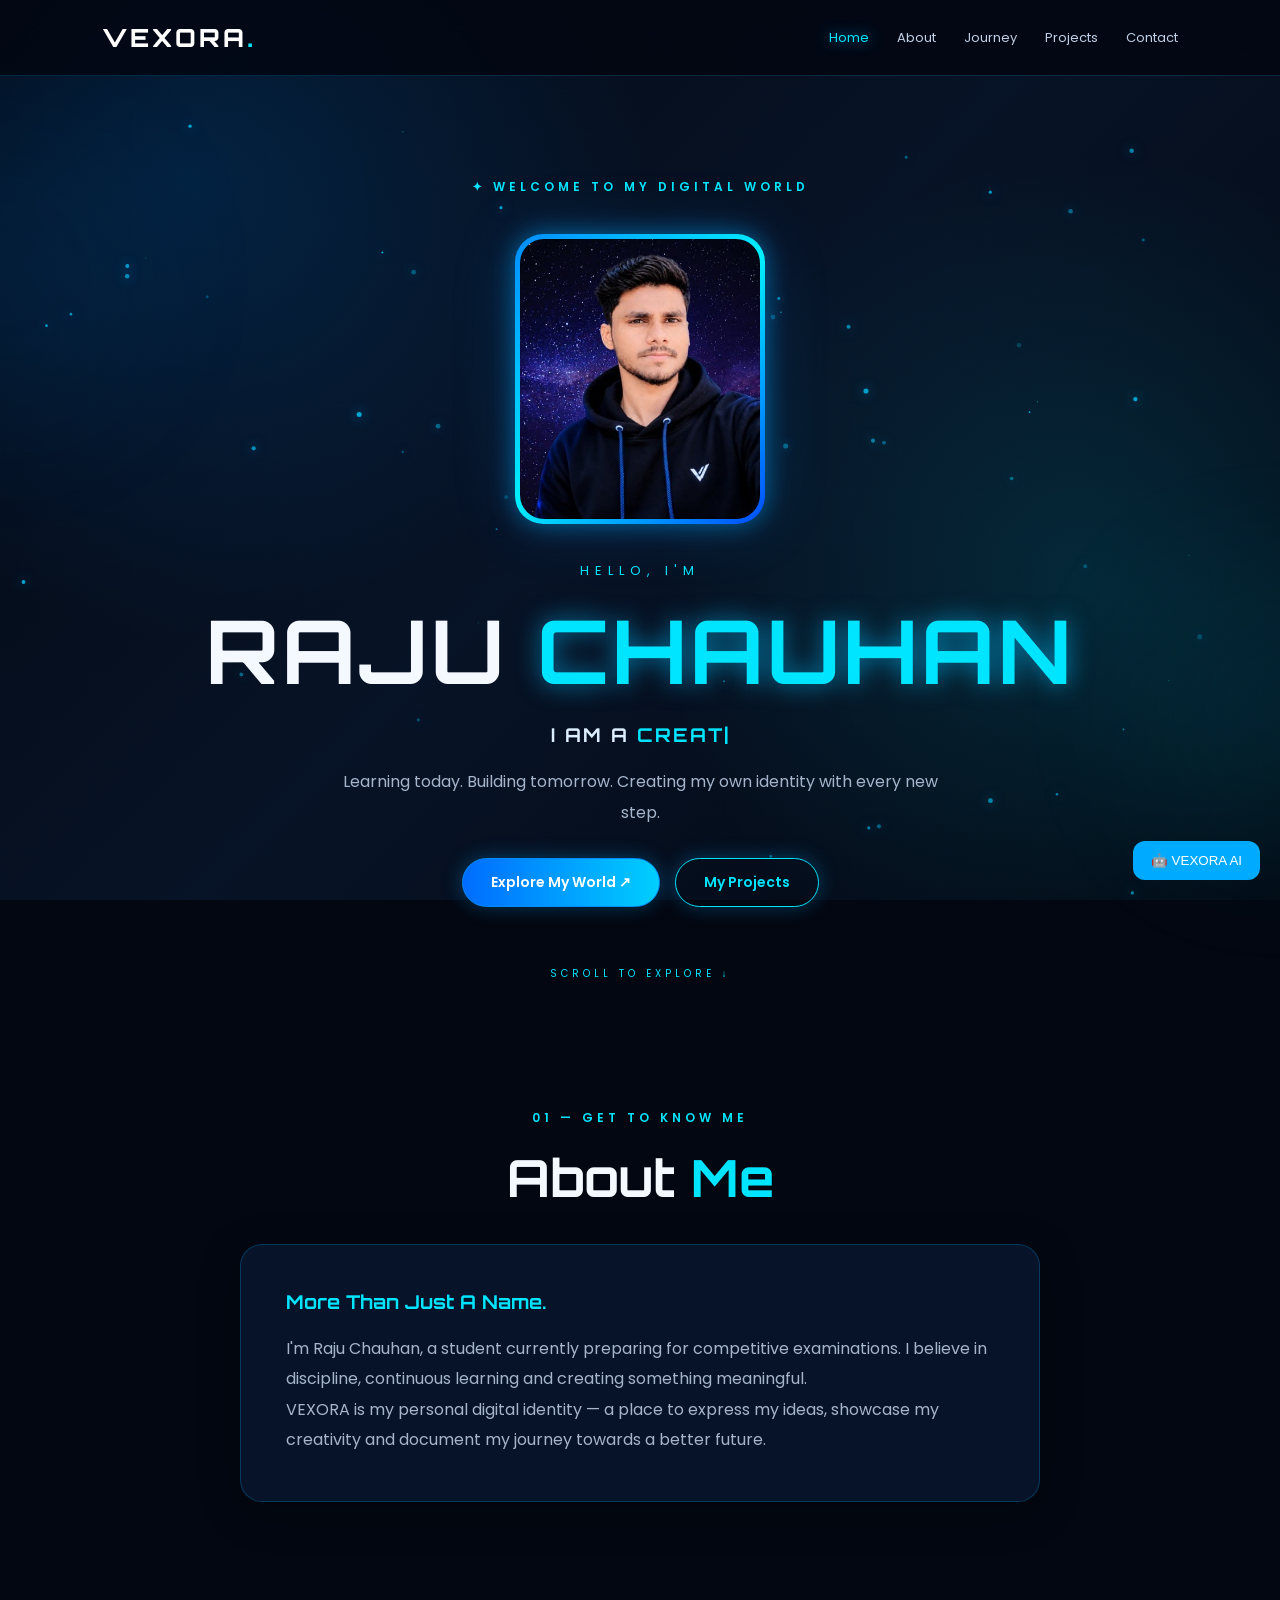
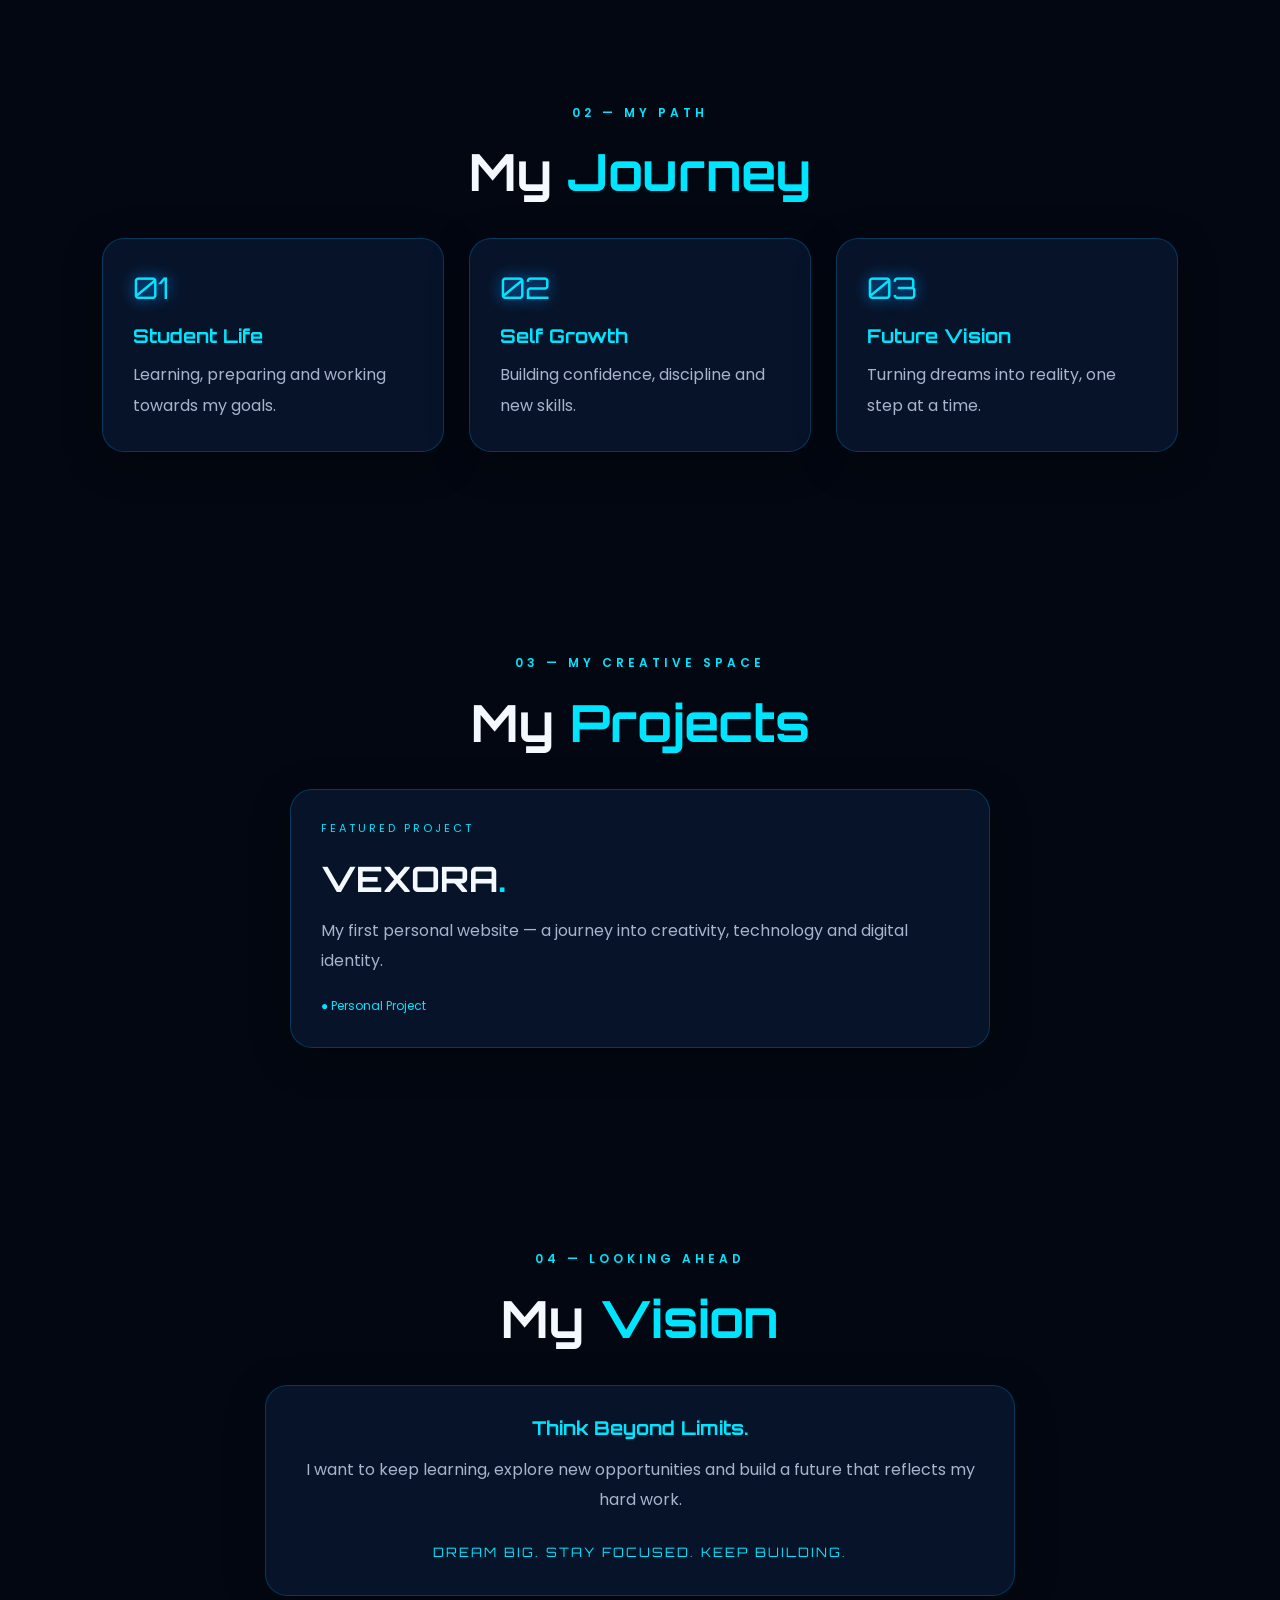
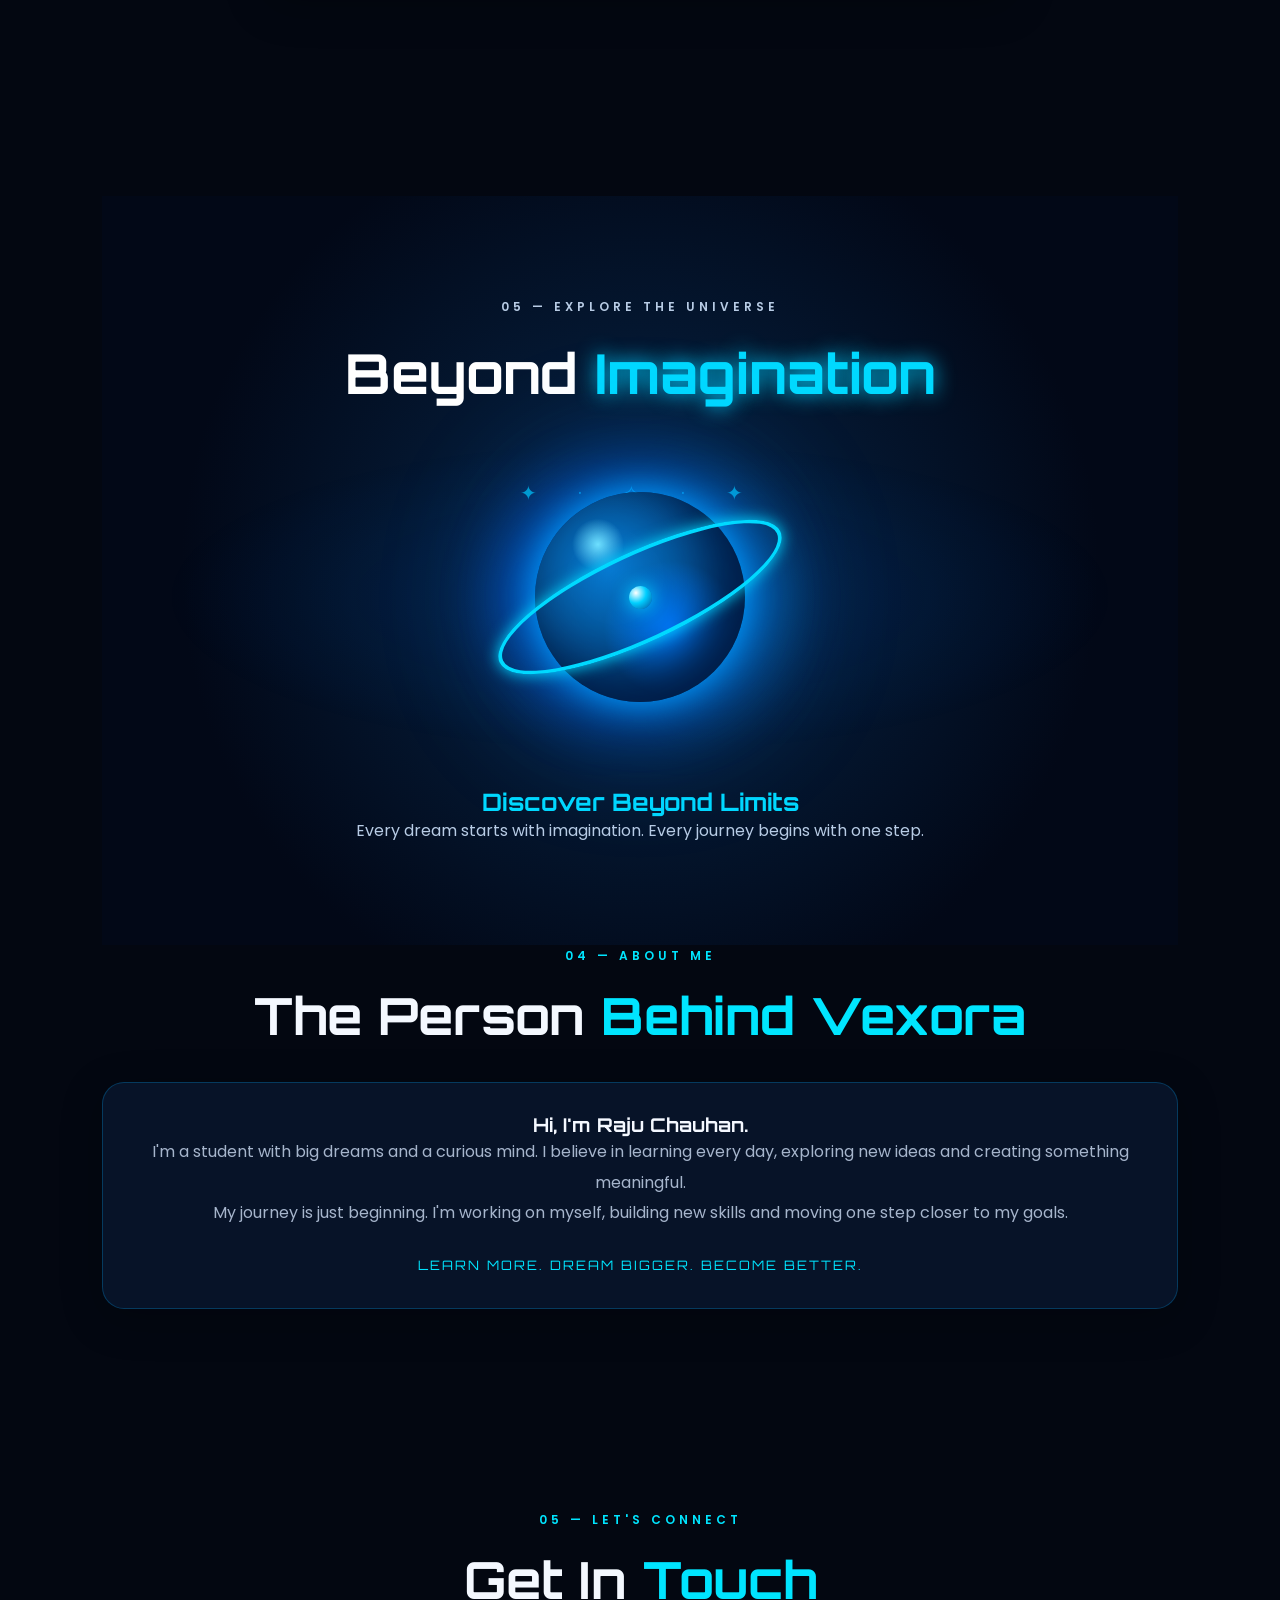
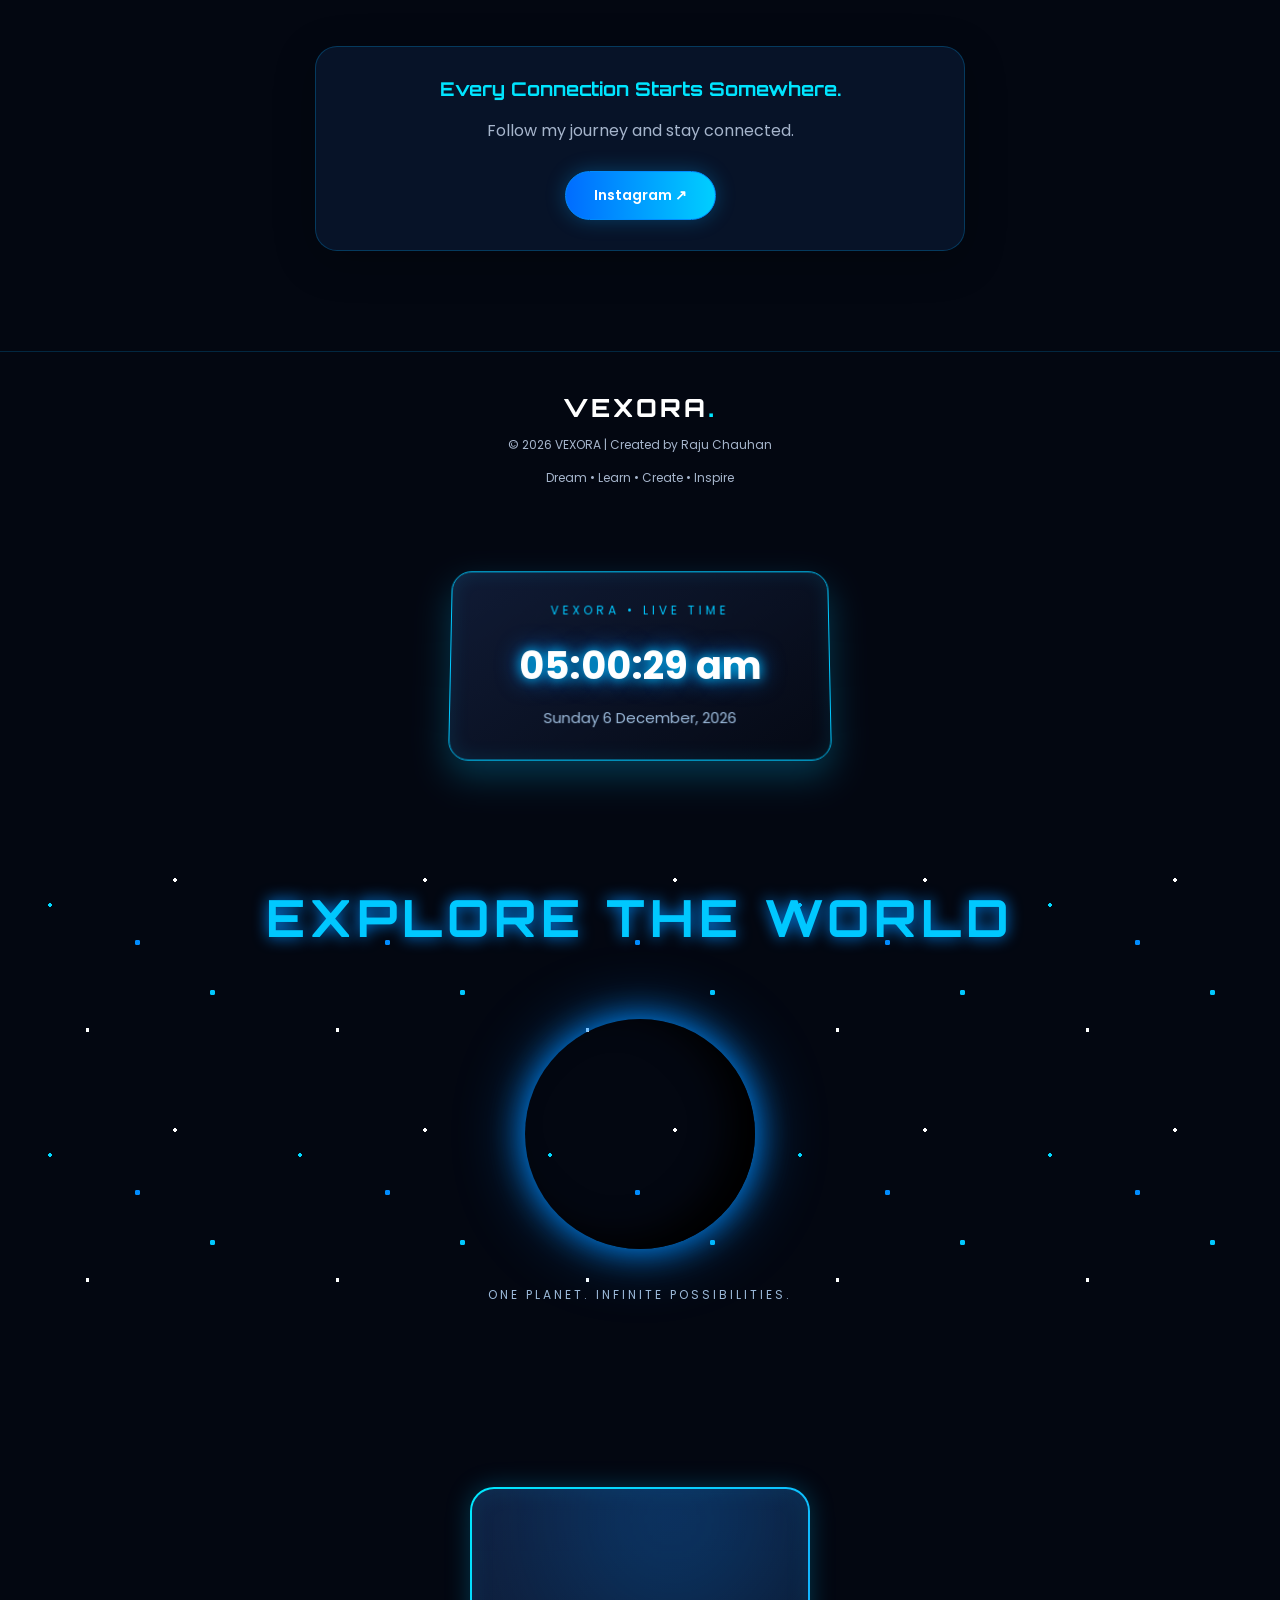
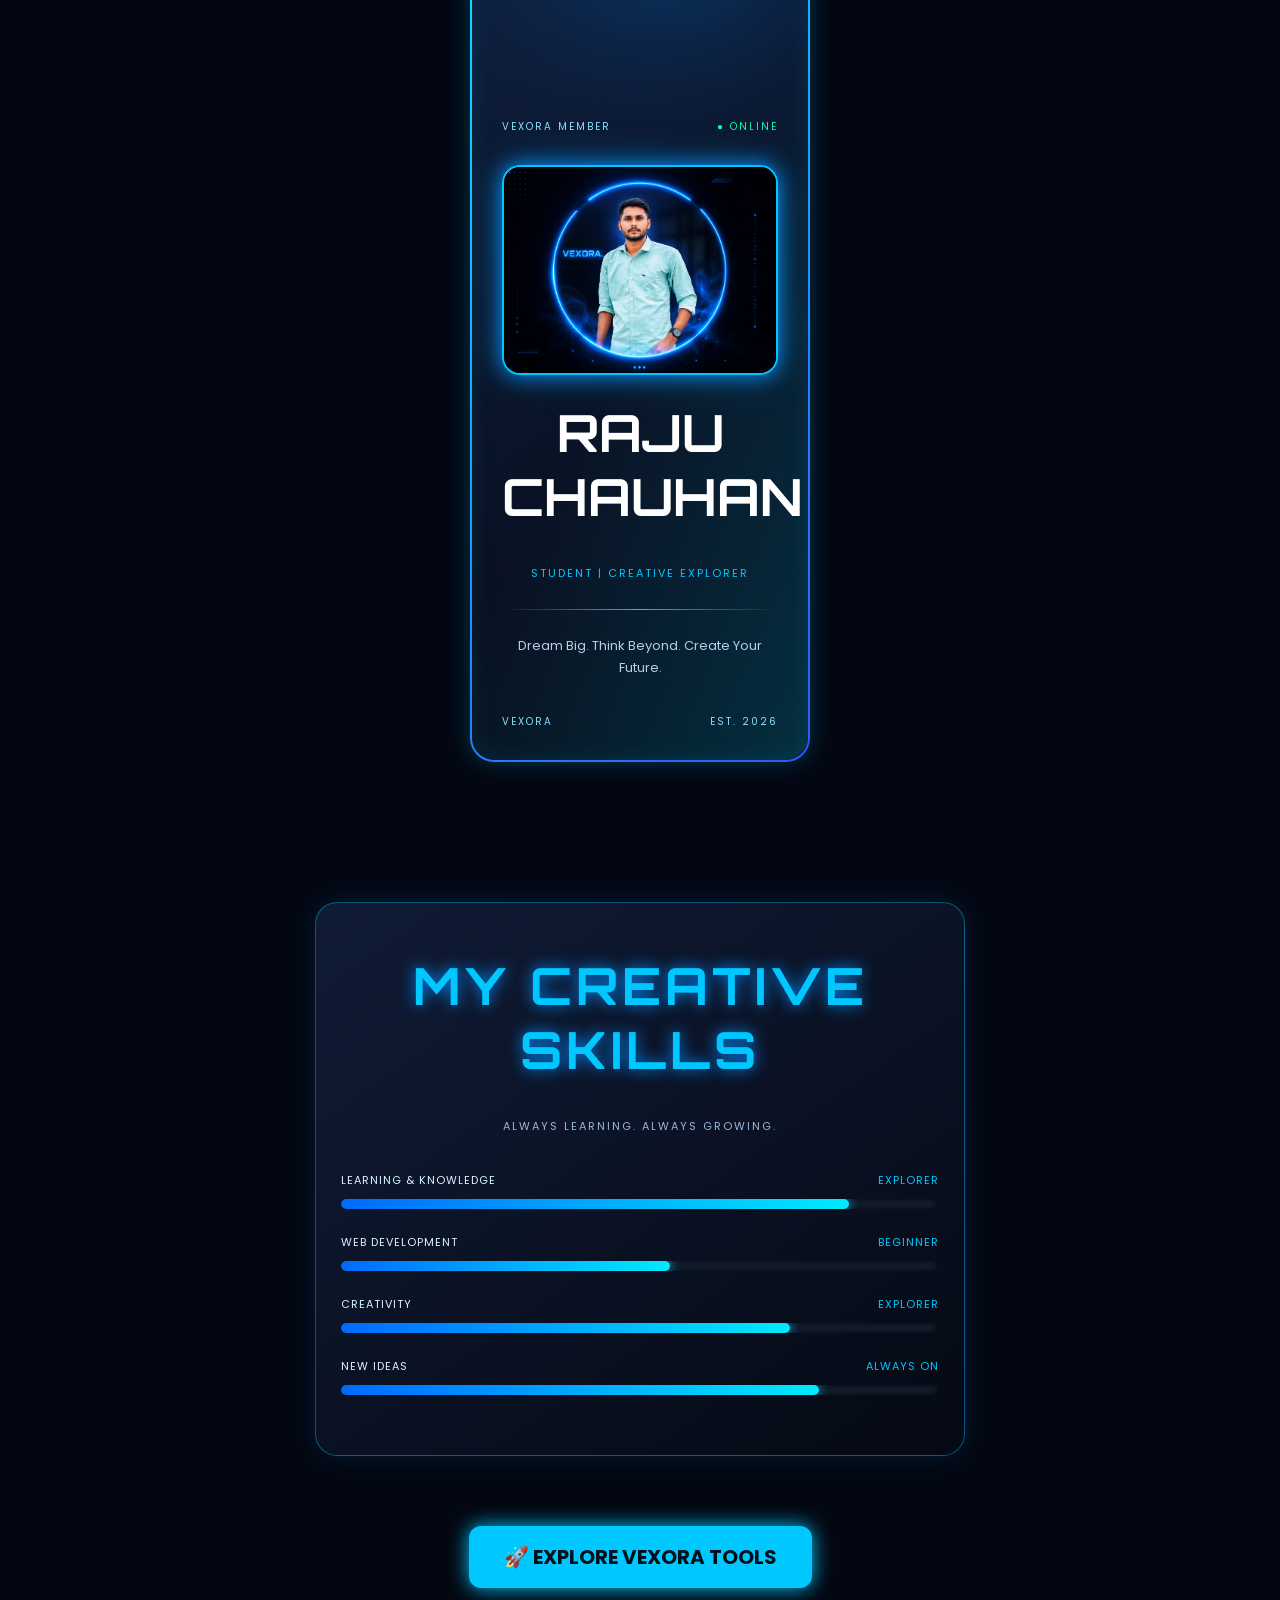
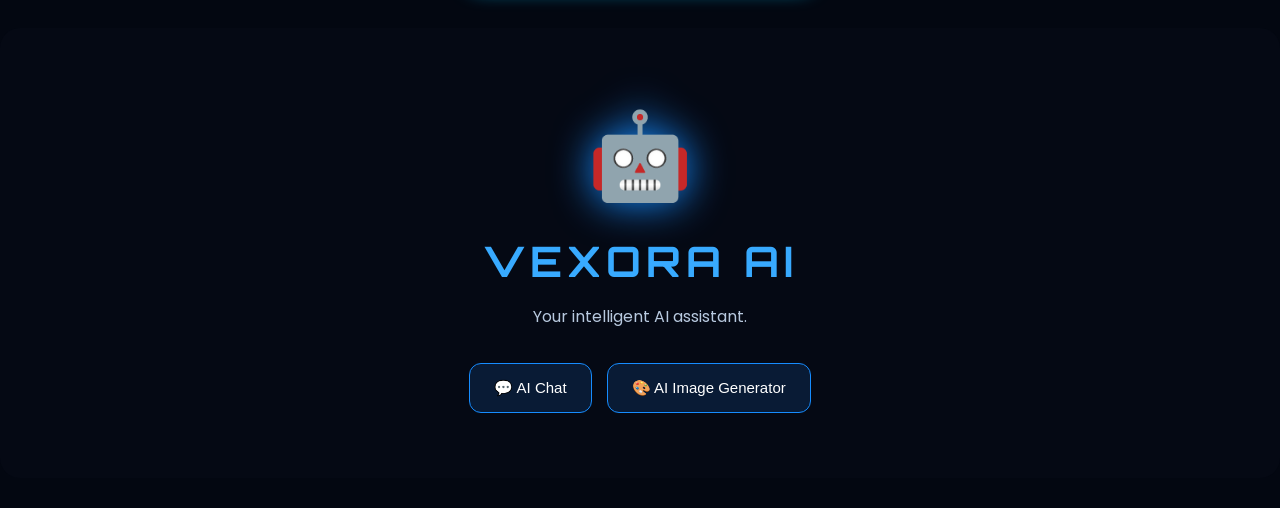
==== commit bfd66f18: "Update index.html" ====
--- a/index.html
+++ b/index.html
@@ -309,5 +309,109 @@
     </div>
   </div>
 </section>
+  <!-- VEXORA AI CHAT -->
+<div id="vexora-chat">
+  <button id="chat-toggle">🤖 VEXORA AI</button>
+
+  <div id="chat-box" style="display:none;">
+    <h3>VEXORA AI</h3>
+    <div id="chat-messages">
+      <p>🤖 Hello! Welcome to VEXORA AI.</p>
+    </div>
+
+    <div class="chat-input">
+      <input id="user-message" placeholder="Ask me anything..." />
+      <button id="send-message">Send</button>
+    </div>
+  </div>
+</div>
+
+<style>
+#vexora-chat {
+  position: fixed;
+  bottom: 20px;
+  right: 20px;
+  z-index: 9999;
+  font-family: Arial, sans-serif;
+}
+#chat-toggle, #send-message {
+  background: #00aaff;
+  color: white;
+  border: none;
+  padding: 12px 18px;
+  border-radius: 12px;
+  cursor: pointer;
+}
+#chat-box {
+  width: 320px;
+  background: #071426;
+  color: white;
+  border: 1px solid #00aaff;
+  border-radius: 15px;
+  padding: 15px;
+  margin-bottom: 10px;
+}
+#chat-messages {
+  height: 250px;
+  overflow-y: auto;
+  padding: 8px;
+}
+#user-message {
+  width: 65%;
+  padding: 10px;
+  border-radius: 8px;
+}
+</style>
+
+<script>
+const toggle = document.getElementById("chat-toggle");
+const box = document.getElementById("chat-box");
+const send = document.getElementById("send-message");
+const input = document.getElementById("user-message");
+const messages = document.getElementById("chat-messages");
+
+toggle.onclick = () => {
+  box.style.display =
+    box.style.display === "none" ? "block" : "none";
+};
+
+send.onclick = async () => {
+  const message = input.value.trim();
+  if (!message) return;
+
+  messages.innerHTML += `<p><b>You:</b> ${message.replace(/&/g,"&amp;").replace(/</g,"&lt;").replace(/>/g,"&gt;")}</p>`;
+  input.value = "";
+  send.disabled = true;
+
+  const loading = document.createElement("p");
+  loading.textContent = "VEXORA AI is thinking...";
+  messages.appendChild(loading);
+
+  try {
+    const response = await fetch(
+      "https://floral-sun-2889.rajumurkata.workers.dev/chat",
+      {
+        method: "POST",
+        headers: {"Content-Type": "application/json"},
+        body: JSON.stringify({message})
+      }
+    );
+
+    const data = await response.json();
+    loading.textContent = response.ok
+      ? "🤖 " + data.reply
+      : "Error: " + (data.error || "Please try again");
+  } catch (error) {
+    loading.textContent = "Connection error. Please try again.";
+  }
+
+  send.disabled = false;
+  messages.scrollTop = messages.scrollHeight;
+};
+
+input.addEventListener("keydown", e => {
+  if (e.key === "Enter") send.click();
+});
+</script>
 </body>
 </html>
--- a/style.css
+++ b/style.css
@@ -1041,3 +1041,70 @@
     width: var(--level);
   }
 }
+/* VEXORA AI DESIGN */
+
+#vexora-ai {
+  min-height: 450px;
+  padding: 60px 20px;
+  display: flex;
+  justify-content: center;
+  align-items: center;
+  background: #050914;
+  color: white;
+  text-align: center;
+  border-radius: 20px;
+  margin: 30px 0;
+}
+
+.ai-welcome {
+  width: 100%;
+  max-width: 650px;
+}
+
+.ai-robot {
+  font-size: 85px;
+  filter: drop-shadow(0 0 20px #168cff);
+  animation: robotGlow 2s infinite alternate;
+}
+
+.ai-welcome h1 {
+  font-size: 42px;
+  letter-spacing: 5px;
+  color: #38aaff;
+  margin: 15px 0;
+}
+
+.ai-welcome p {
+  color: #b8c9df;
+  font-size: 16px;
+}
+
+.ai-options {
+  display: flex;
+  justify-content: center;
+  flex-wrap: wrap;
+  gap: 15px;
+  margin-top: 30px;
+}
+
+.ai-options button {
+  padding: 15px 24px;
+  border: 1px solid #168cff;
+  border-radius: 12px;
+  background: #091b35;
+  color: white;
+  font-size: 15px;
+  cursor: pointer;
+  transition: 0.3s;
+}
+
+.ai-options button:hover {
+  background: #087fff;
+  box-shadow: 0 0 20px #168cff;
+  transform: translateY(-4px);
+}
+
+@keyframes robotGlow {
+  from { transform: translateY(0); }
+  to { transform: translateY(-10px); }
+}
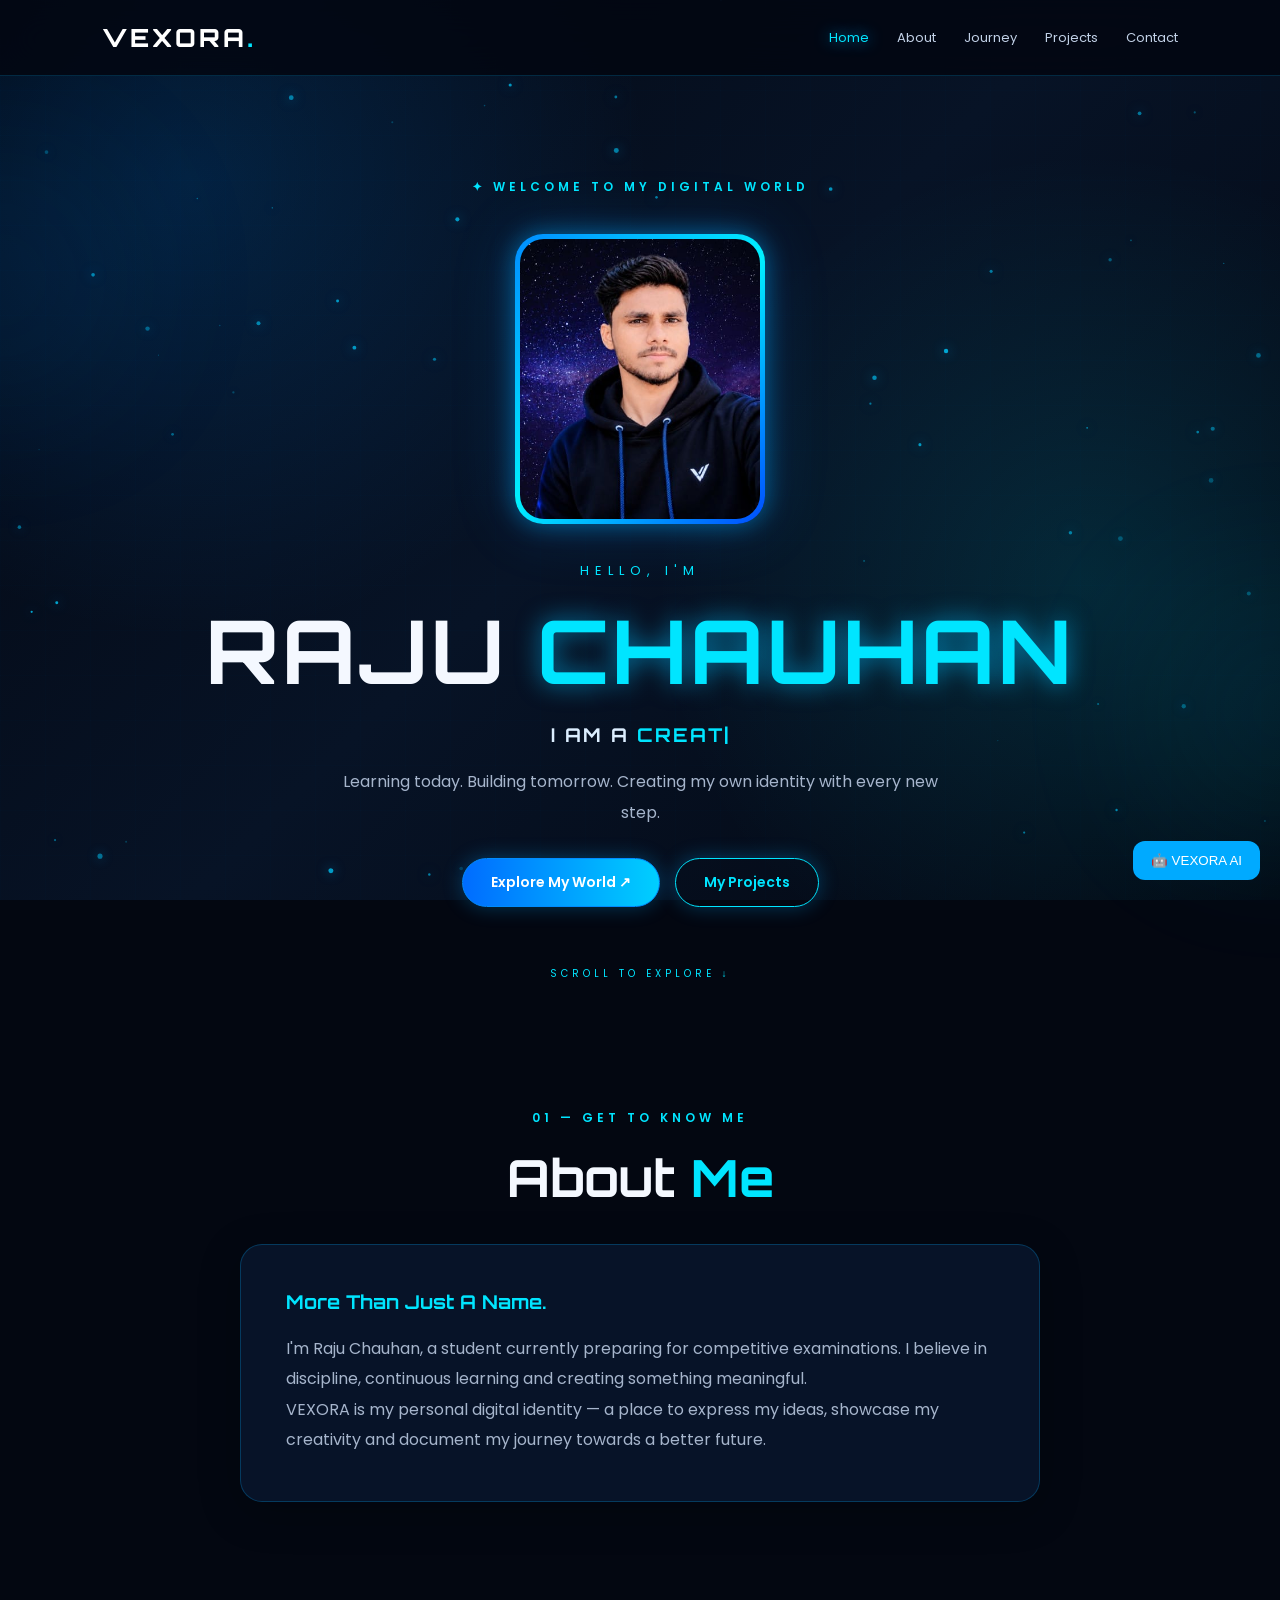
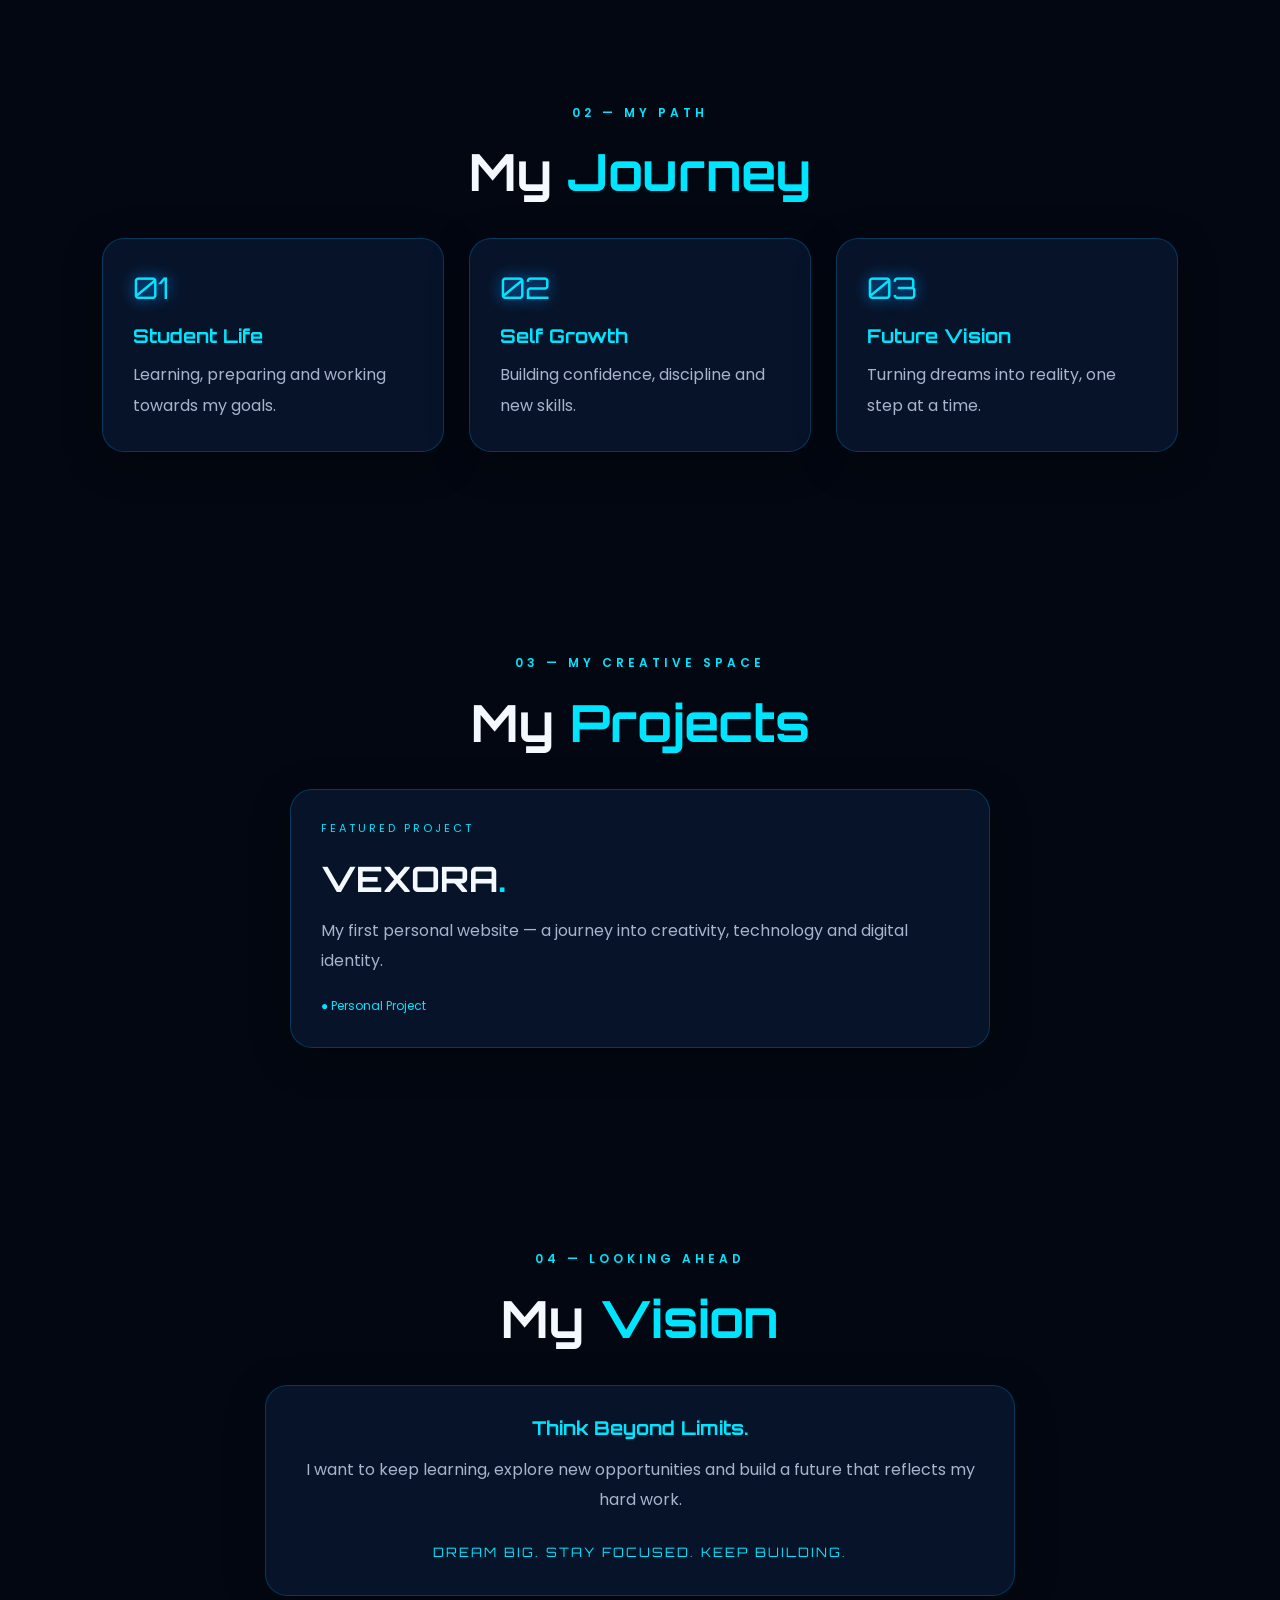
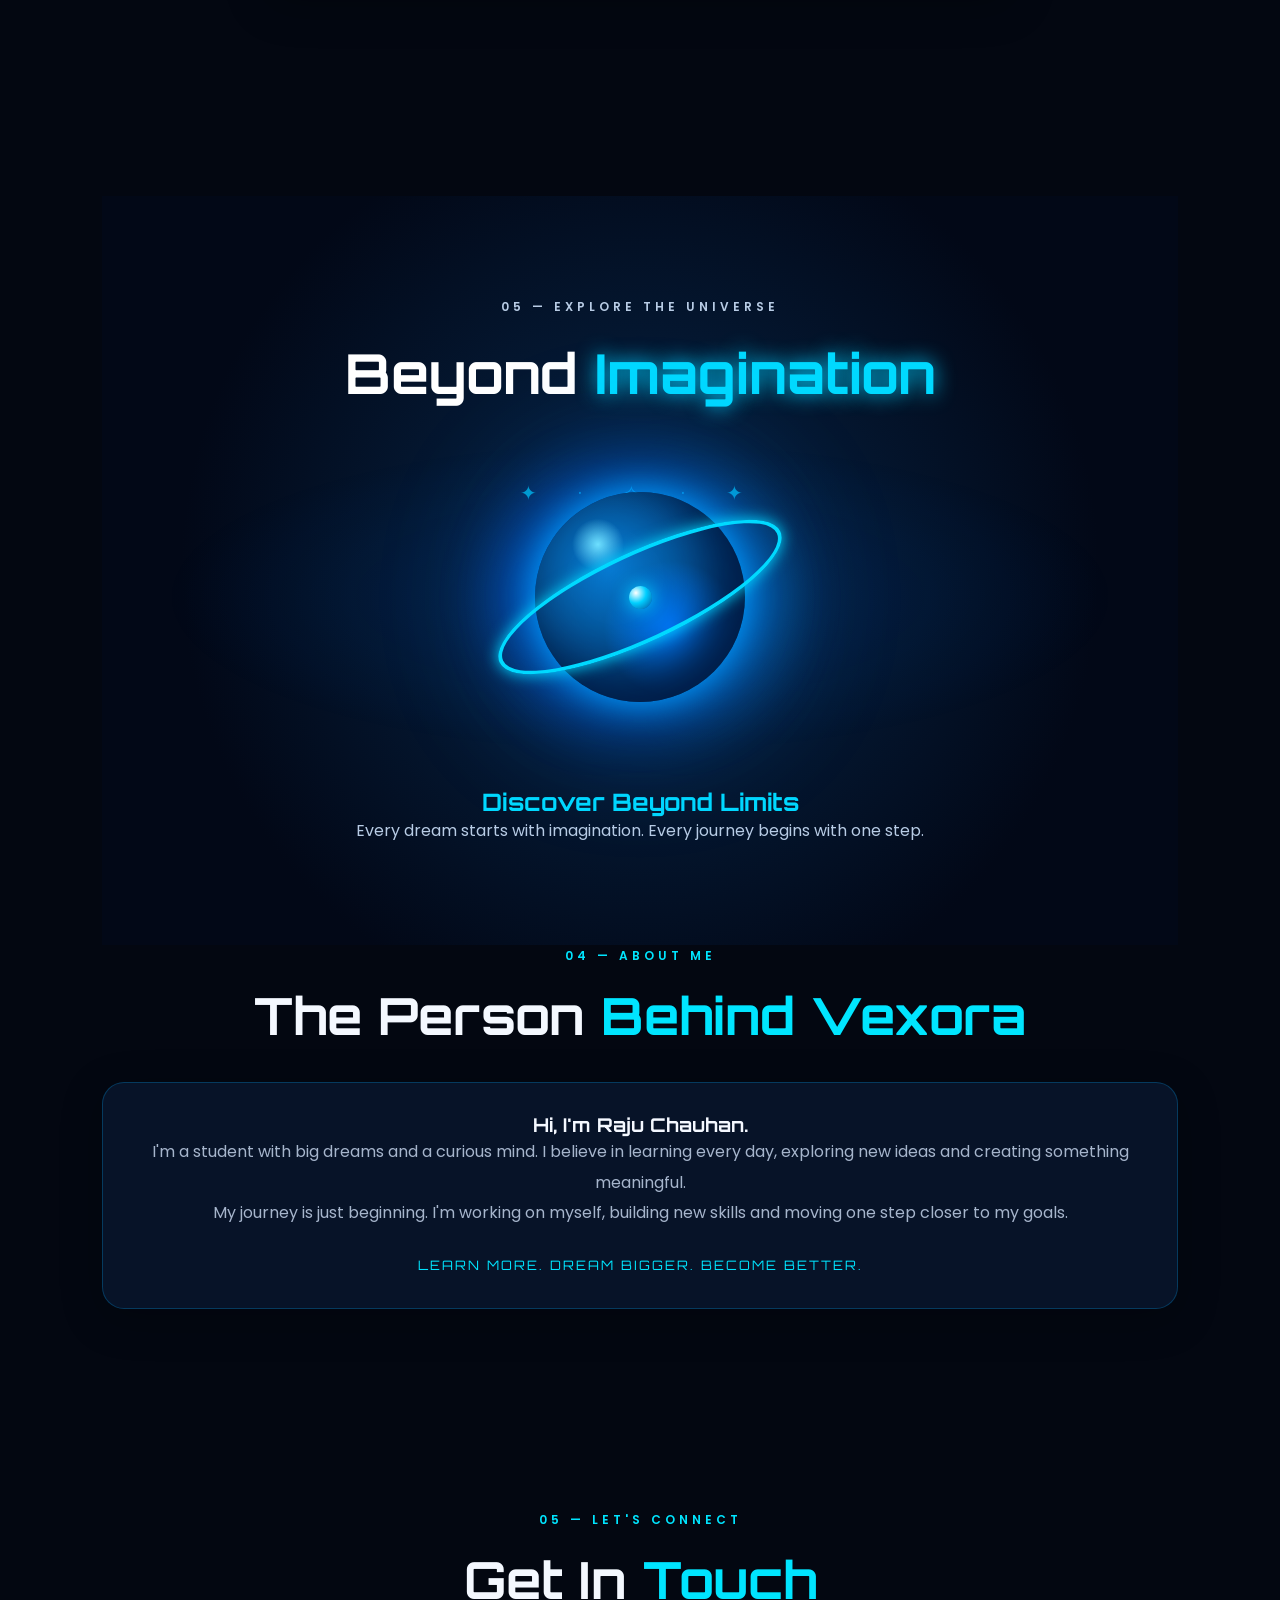
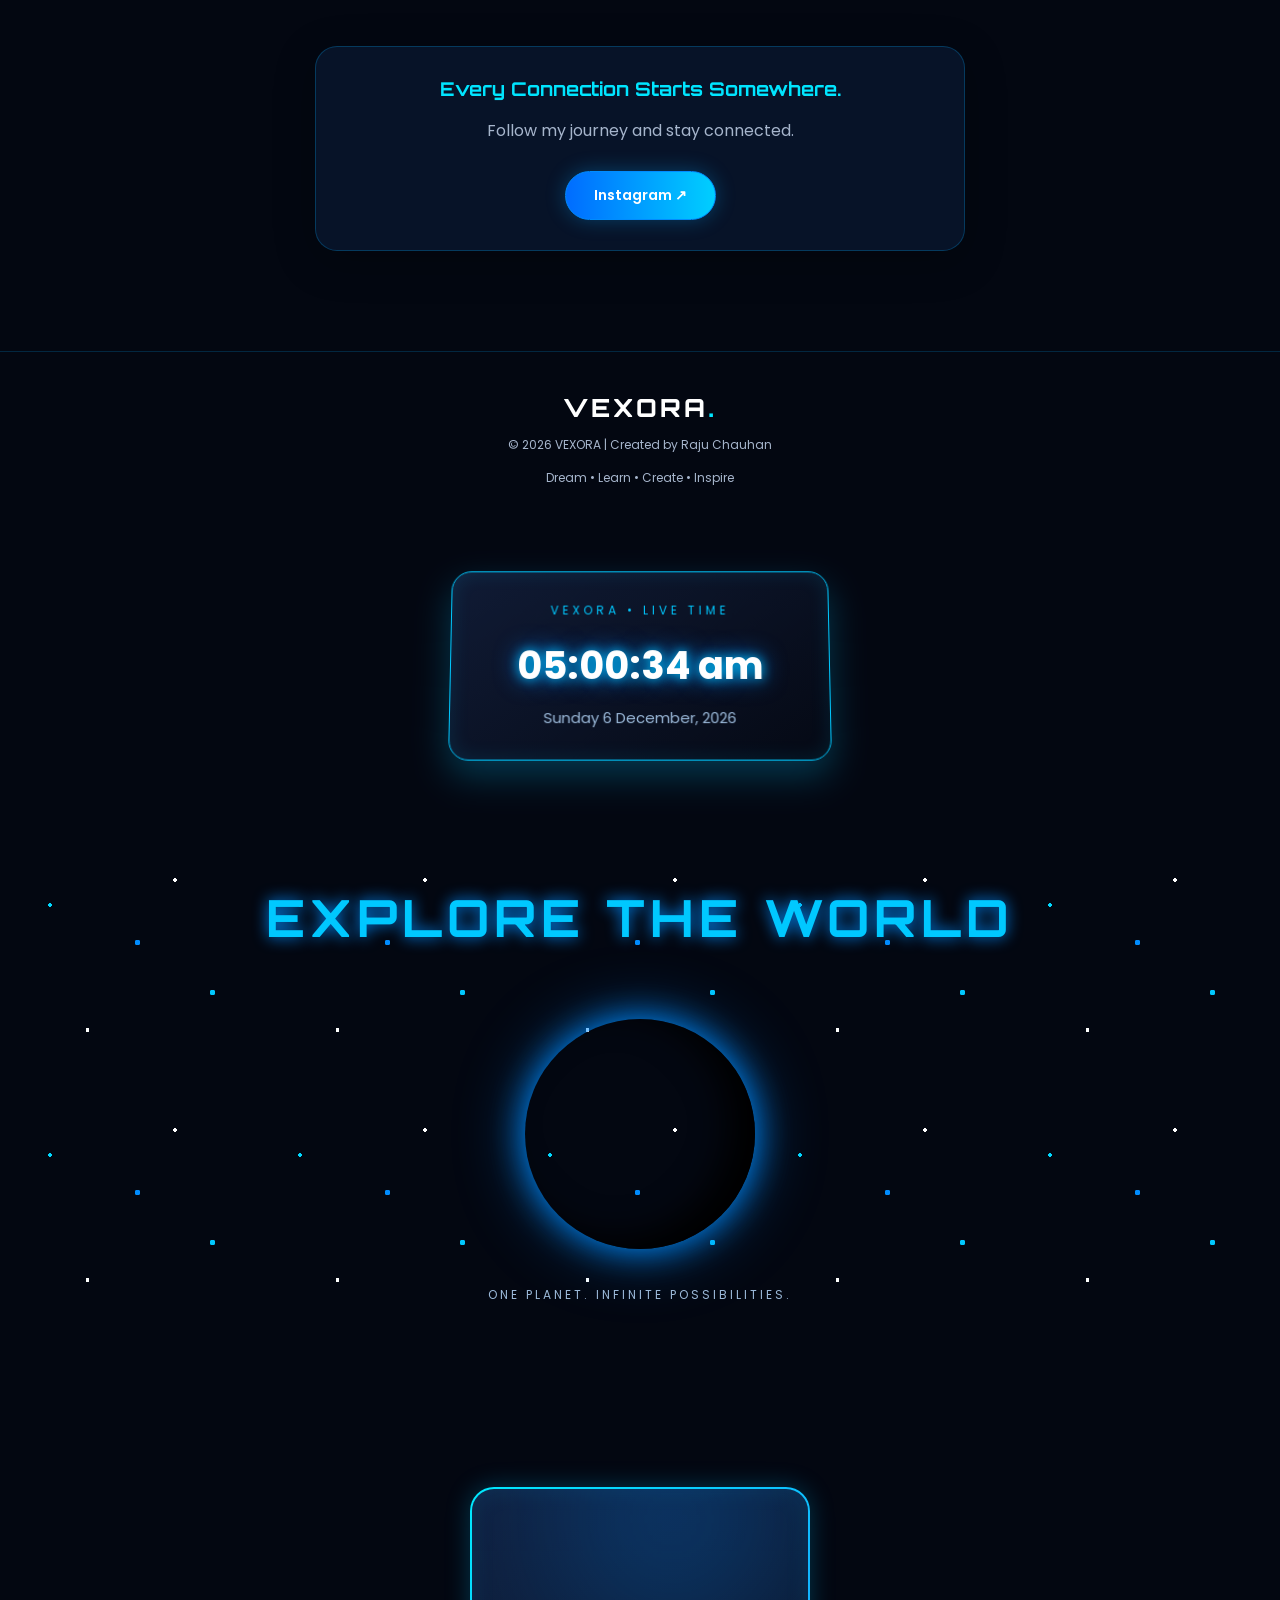
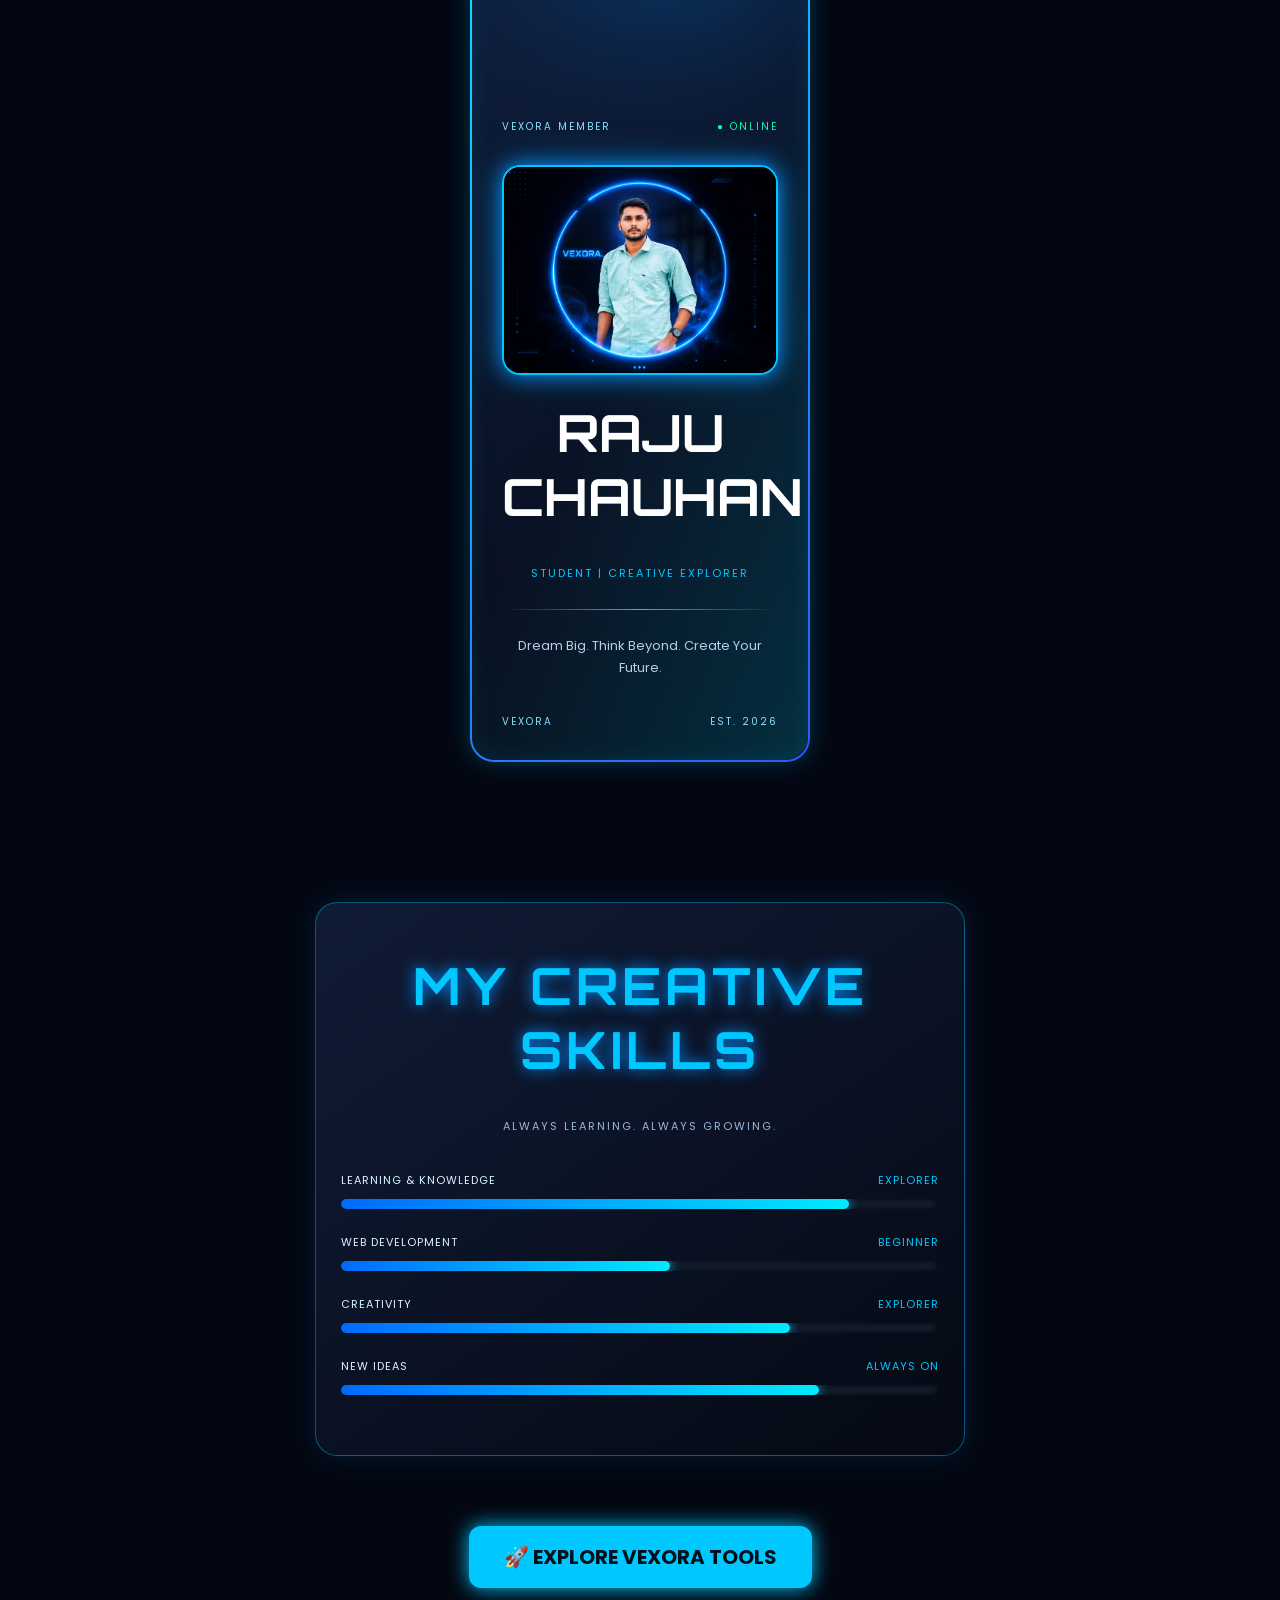
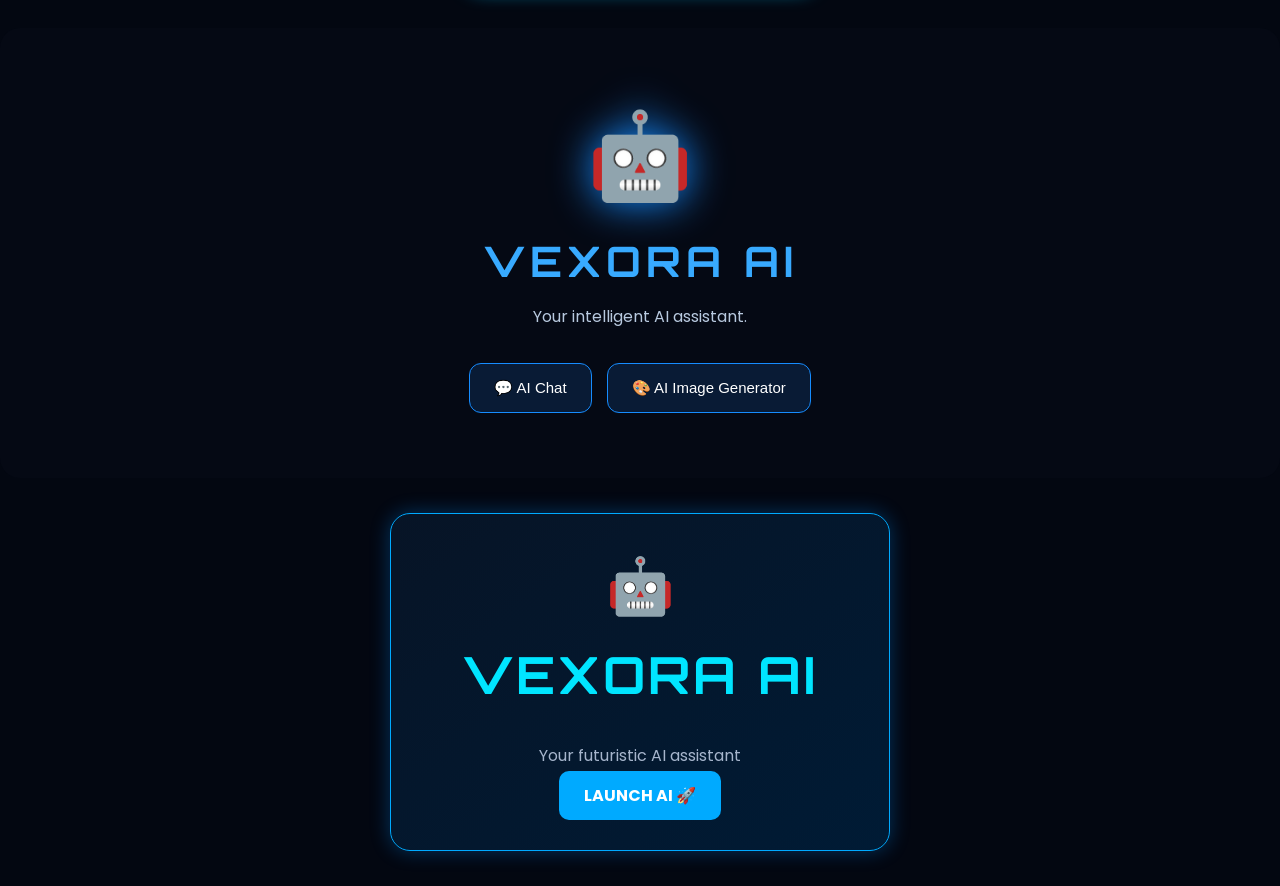
==== commit 1ccf5ee9: "Update index.html" ====
--- a/index.html
+++ b/index.html
@@ -412,6 +412,45 @@
 input.addEventListener("keydown", e => {
   if (e.key === "Enter") send.click();
 });
-</script>
+</script> 
+  <!-- VEXORA AI BUTTON -->
+<div class="vexora-ai-card">
+  <div class="ai-icon">🤖</div>
+  <h2>VEXORA AI</h2>
+  <p>Your futuristic AI assistant</p>
+  <a href="ai-chat.html" class="ai-open-btn">
+    LAUNCH AI 🚀
+  </a>
+</div>
+
+<style>
+.vexora-ai-card {
+  background: linear-gradient(145deg,#071426,#001b35);
+  border: 1px solid #00aaff;
+  border-radius: 20px;
+  padding: 30px;
+  margin: 35px auto;
+  max-width: 500px;
+  text-align: center;
+  color: white;
+  box-shadow: 0 0 20px #008cff55;
+}
+.vexora-ai-card h2 {
+  color: #00e5ff;
+  letter-spacing: 3px;
+}
+.ai-icon {
+  font-size: 55px;
+}
+.ai-open-btn {
+  display: inline-block;
+  padding: 12px 25px;
+  background: #00aaff;
+  color: white;
+  text-decoration: none;
+  border-radius: 10px;
+  font-weight: bold;
+}
+</style>
 </body>
 </html>
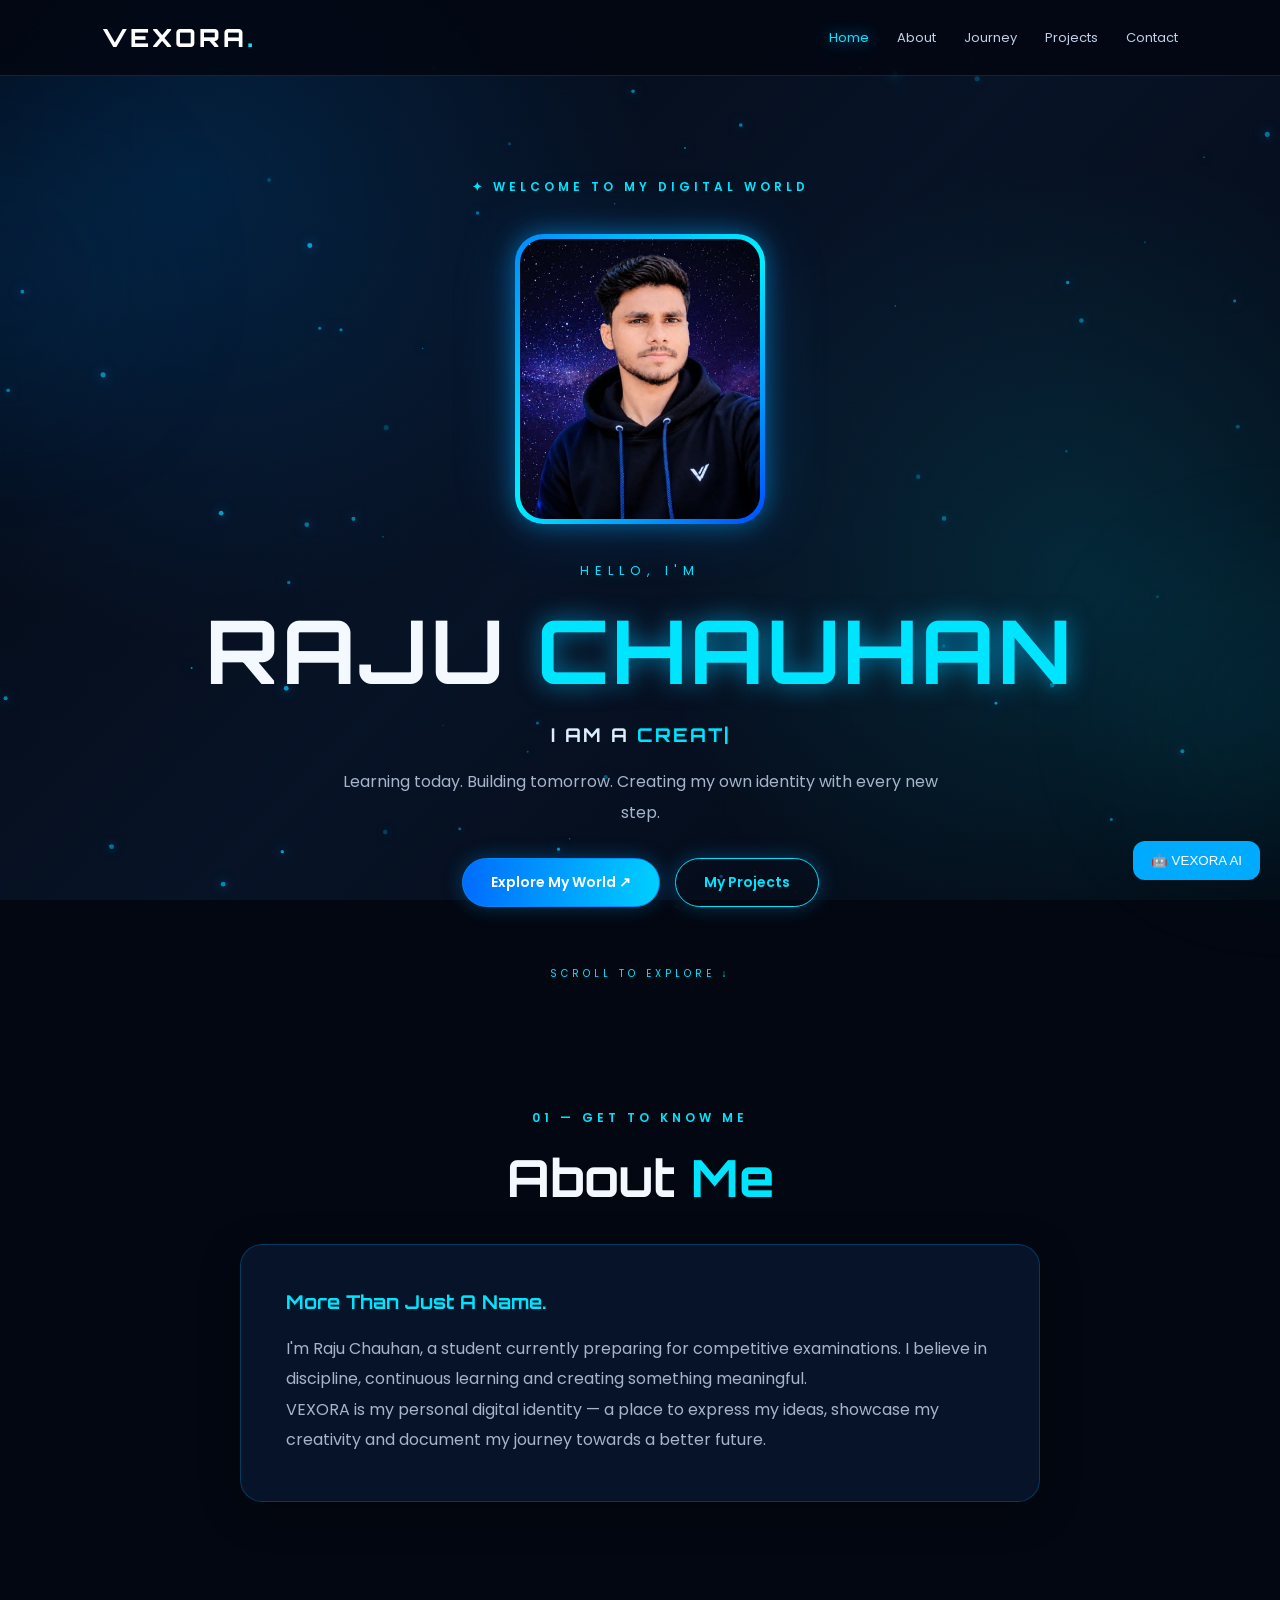
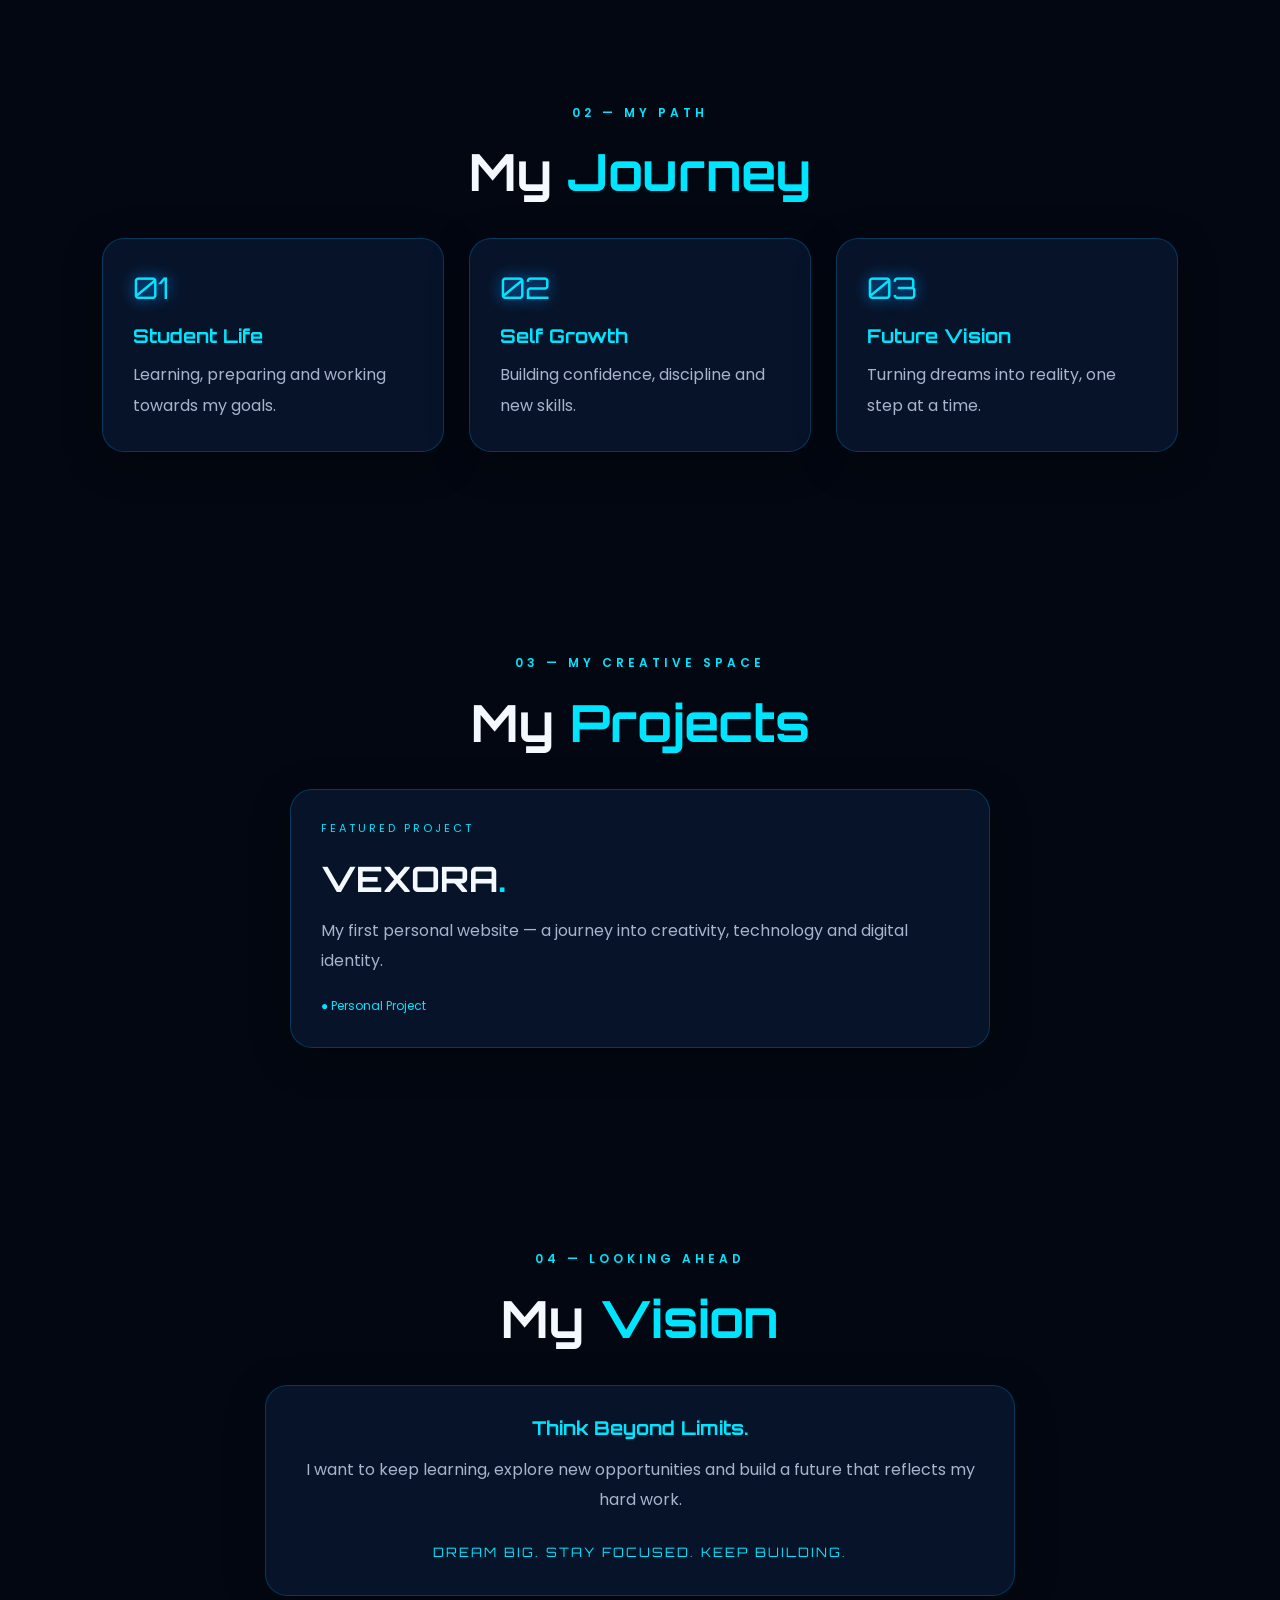
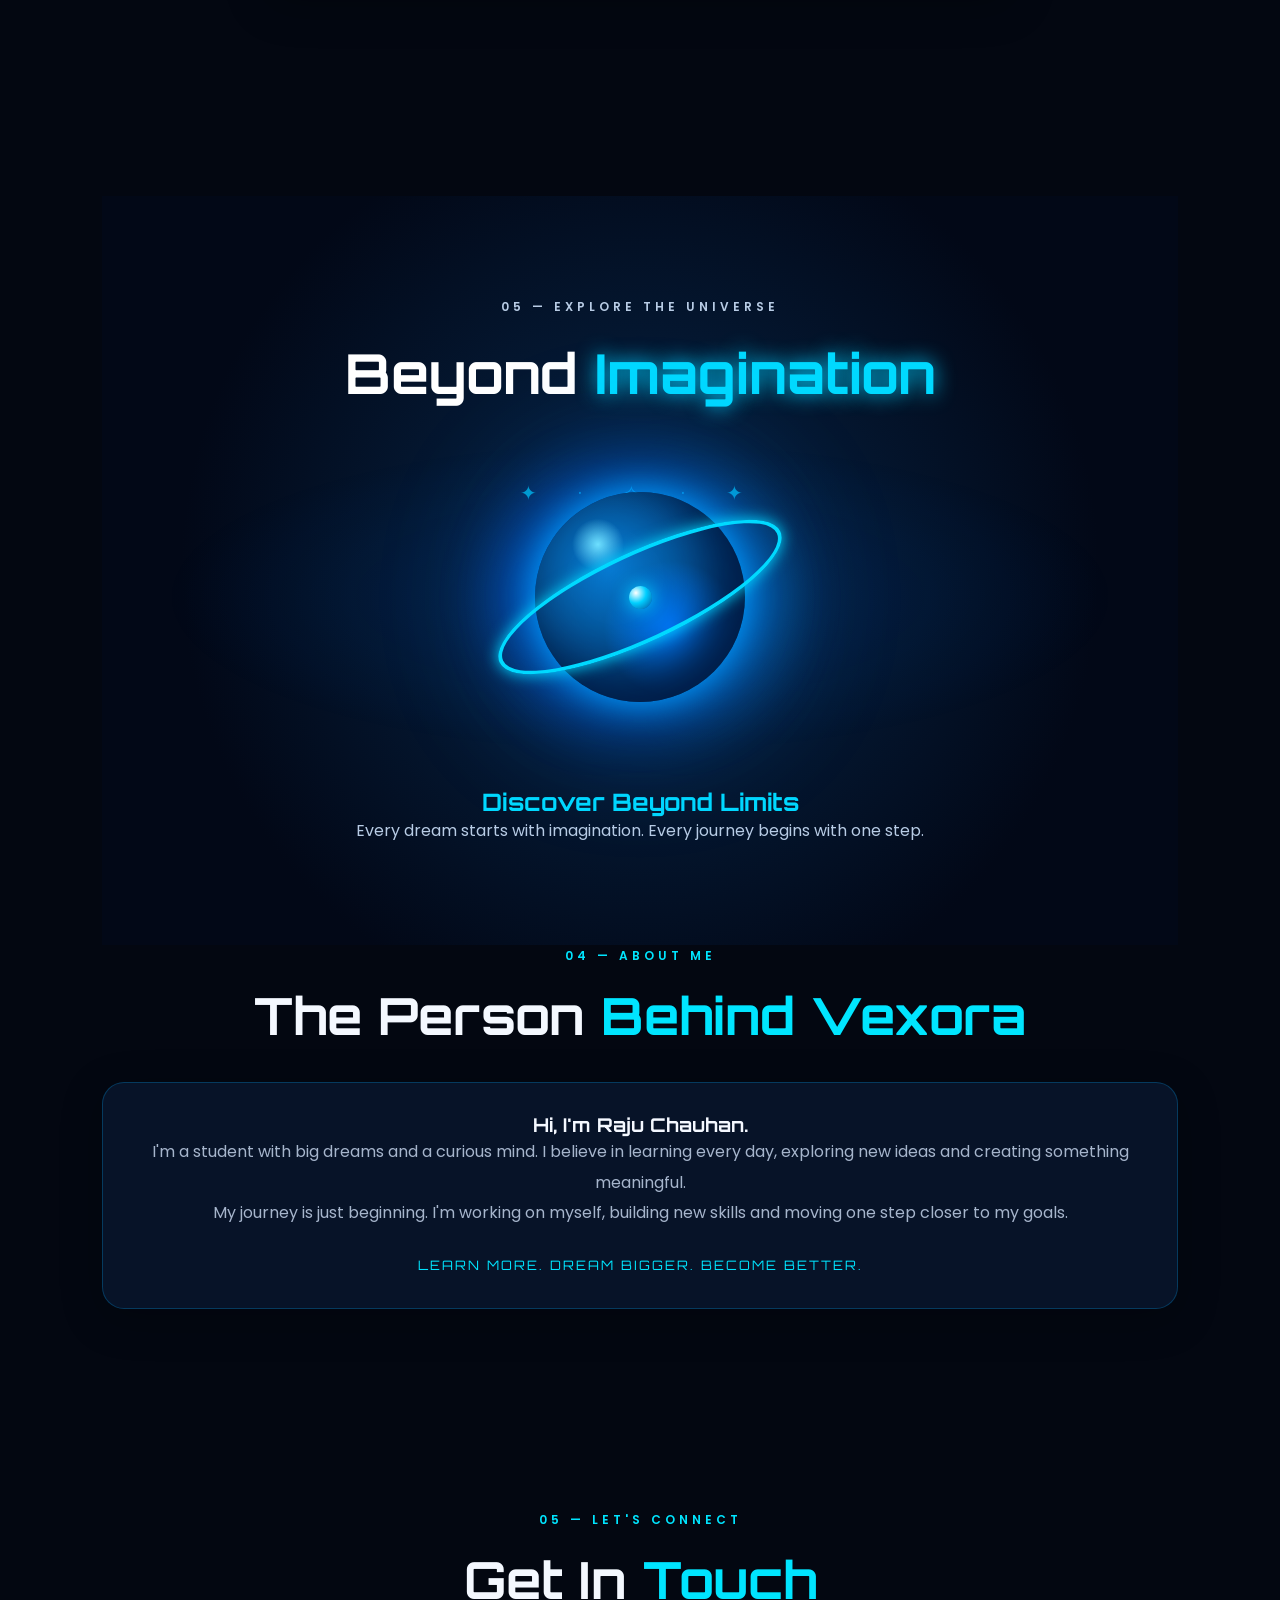
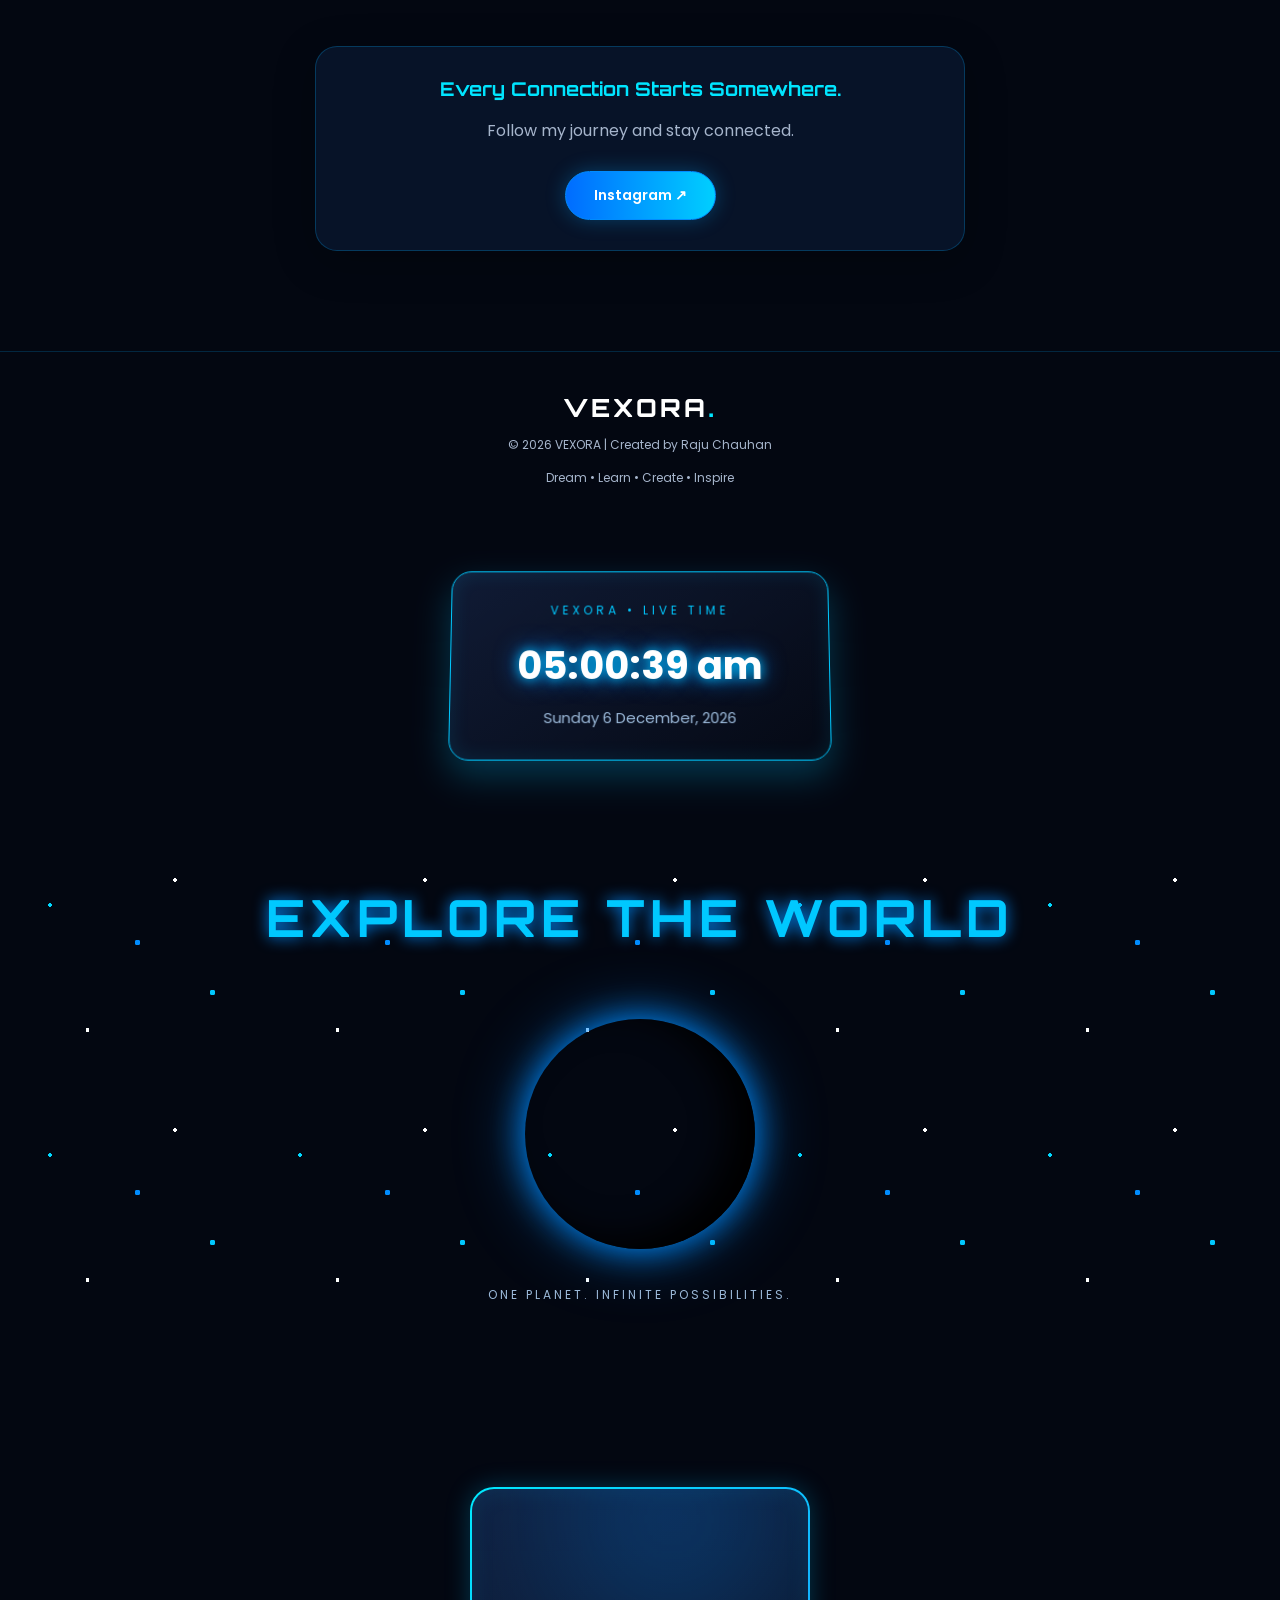
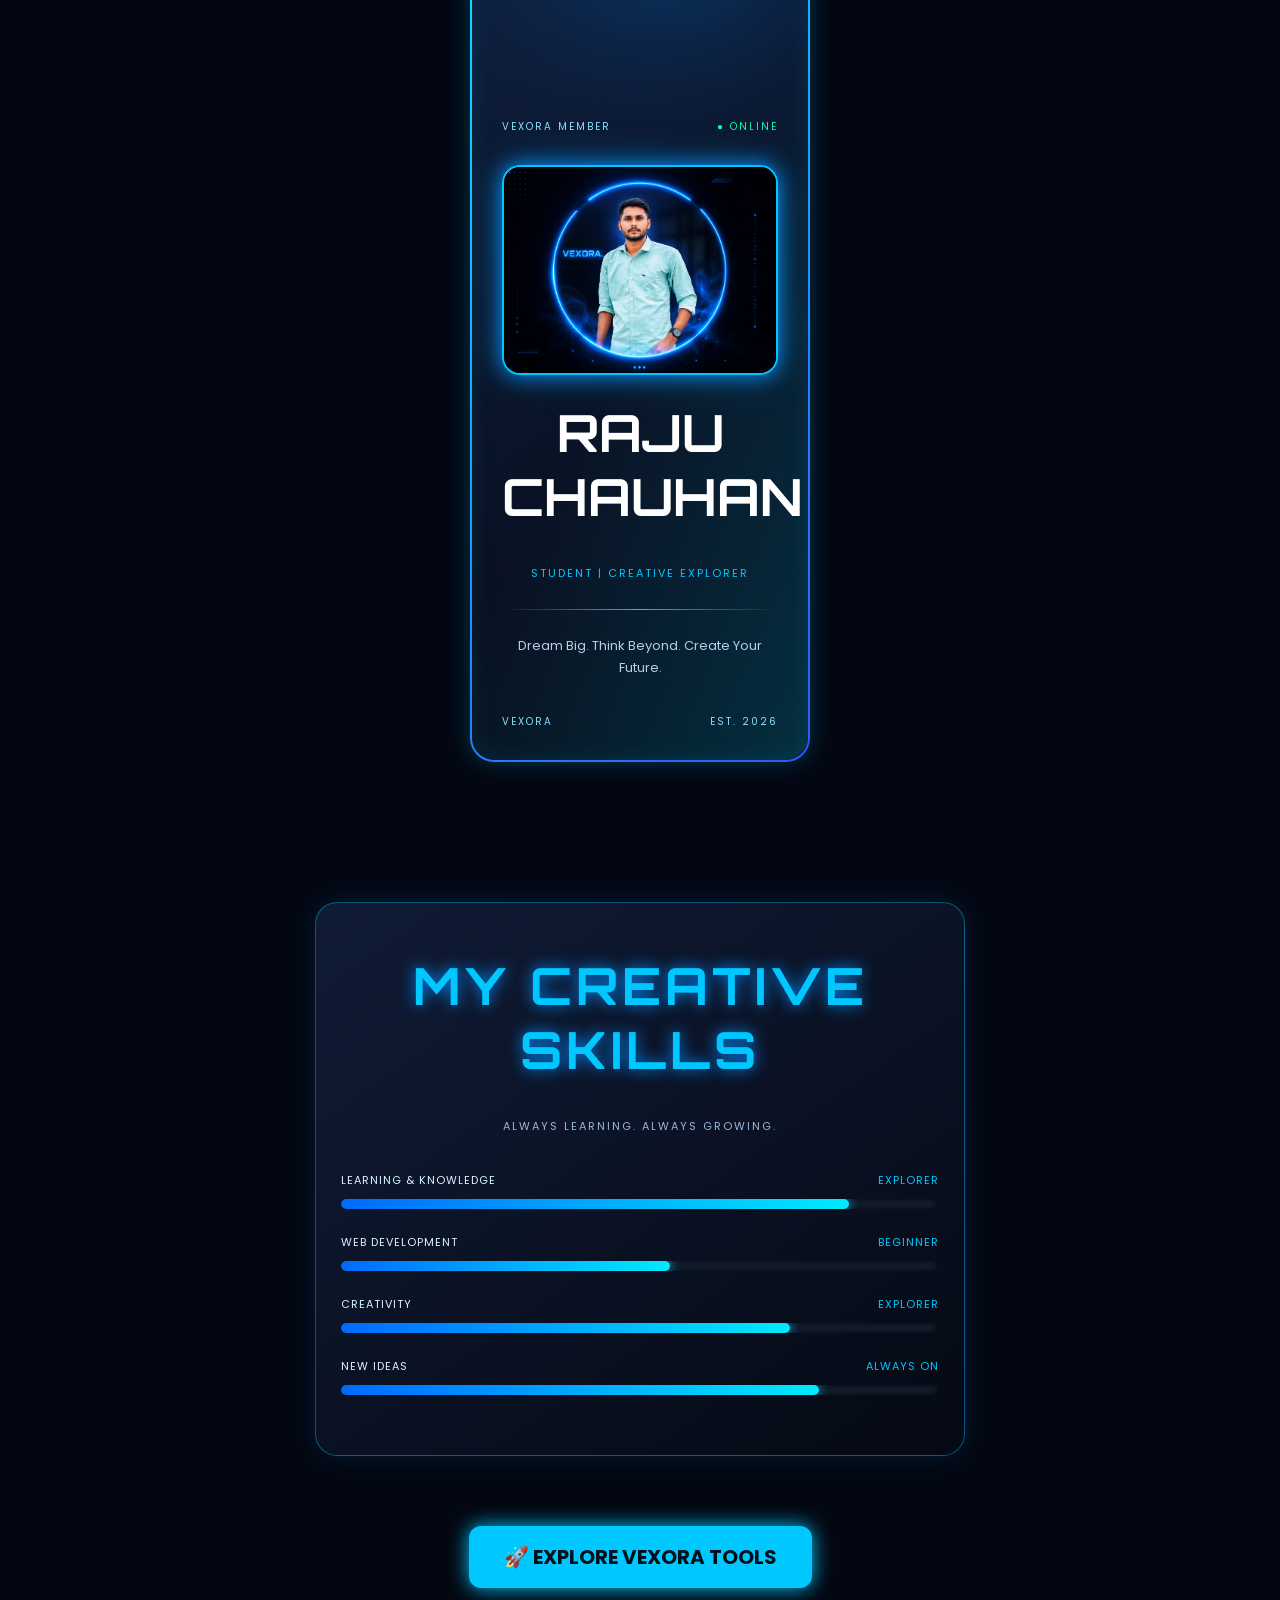
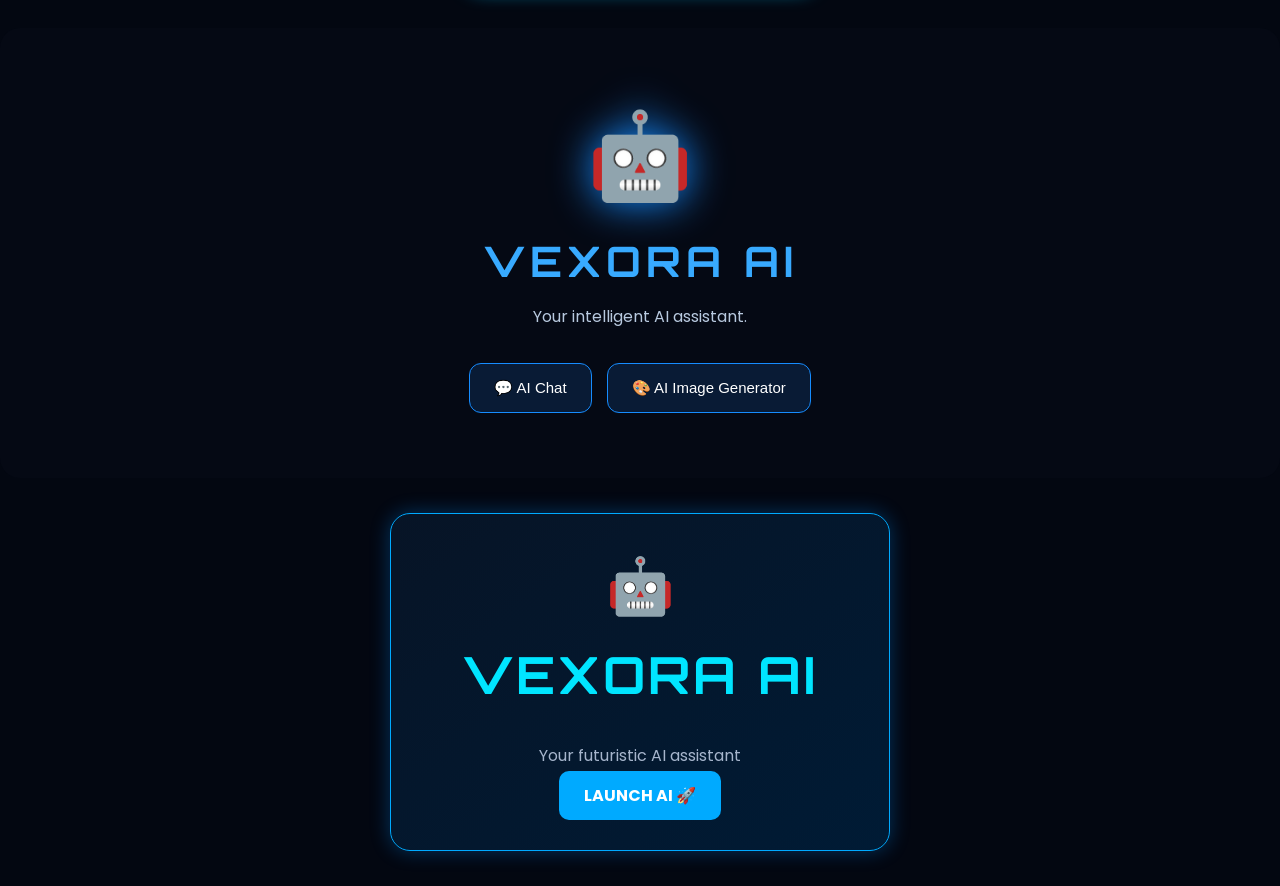
==== commit 61e6a379: "Update index.html" ====
--- a/index.html
+++ b/index.html
@@ -418,7 +418,7 @@
   <div class="ai-icon">🤖</div>
   <h2>VEXORA AI</h2>
   <p>Your futuristic AI assistant</p>
-  <a href="ai-chat.html" class="ai-open-btn">
+  <a href="ai.html" class="ai-open-btn">
     LAUNCH AI 🚀
   </a>
 </div>
